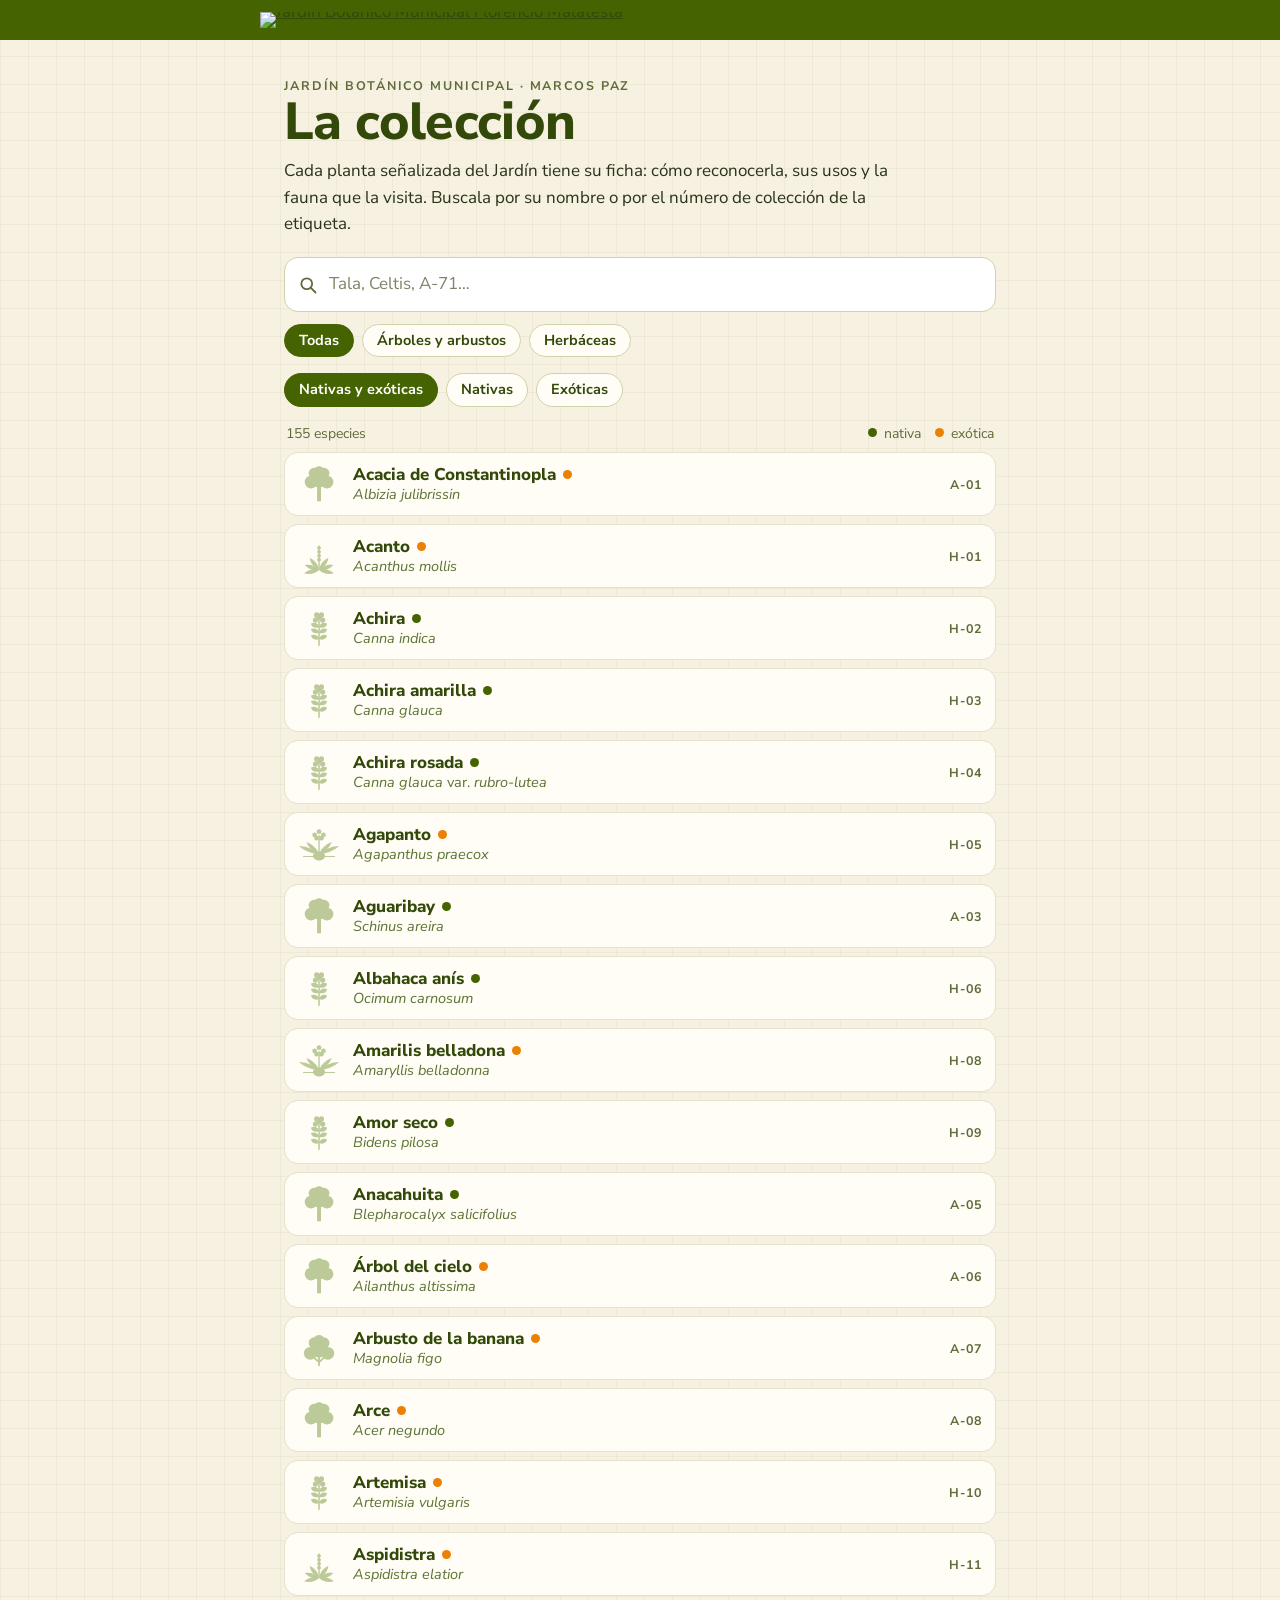
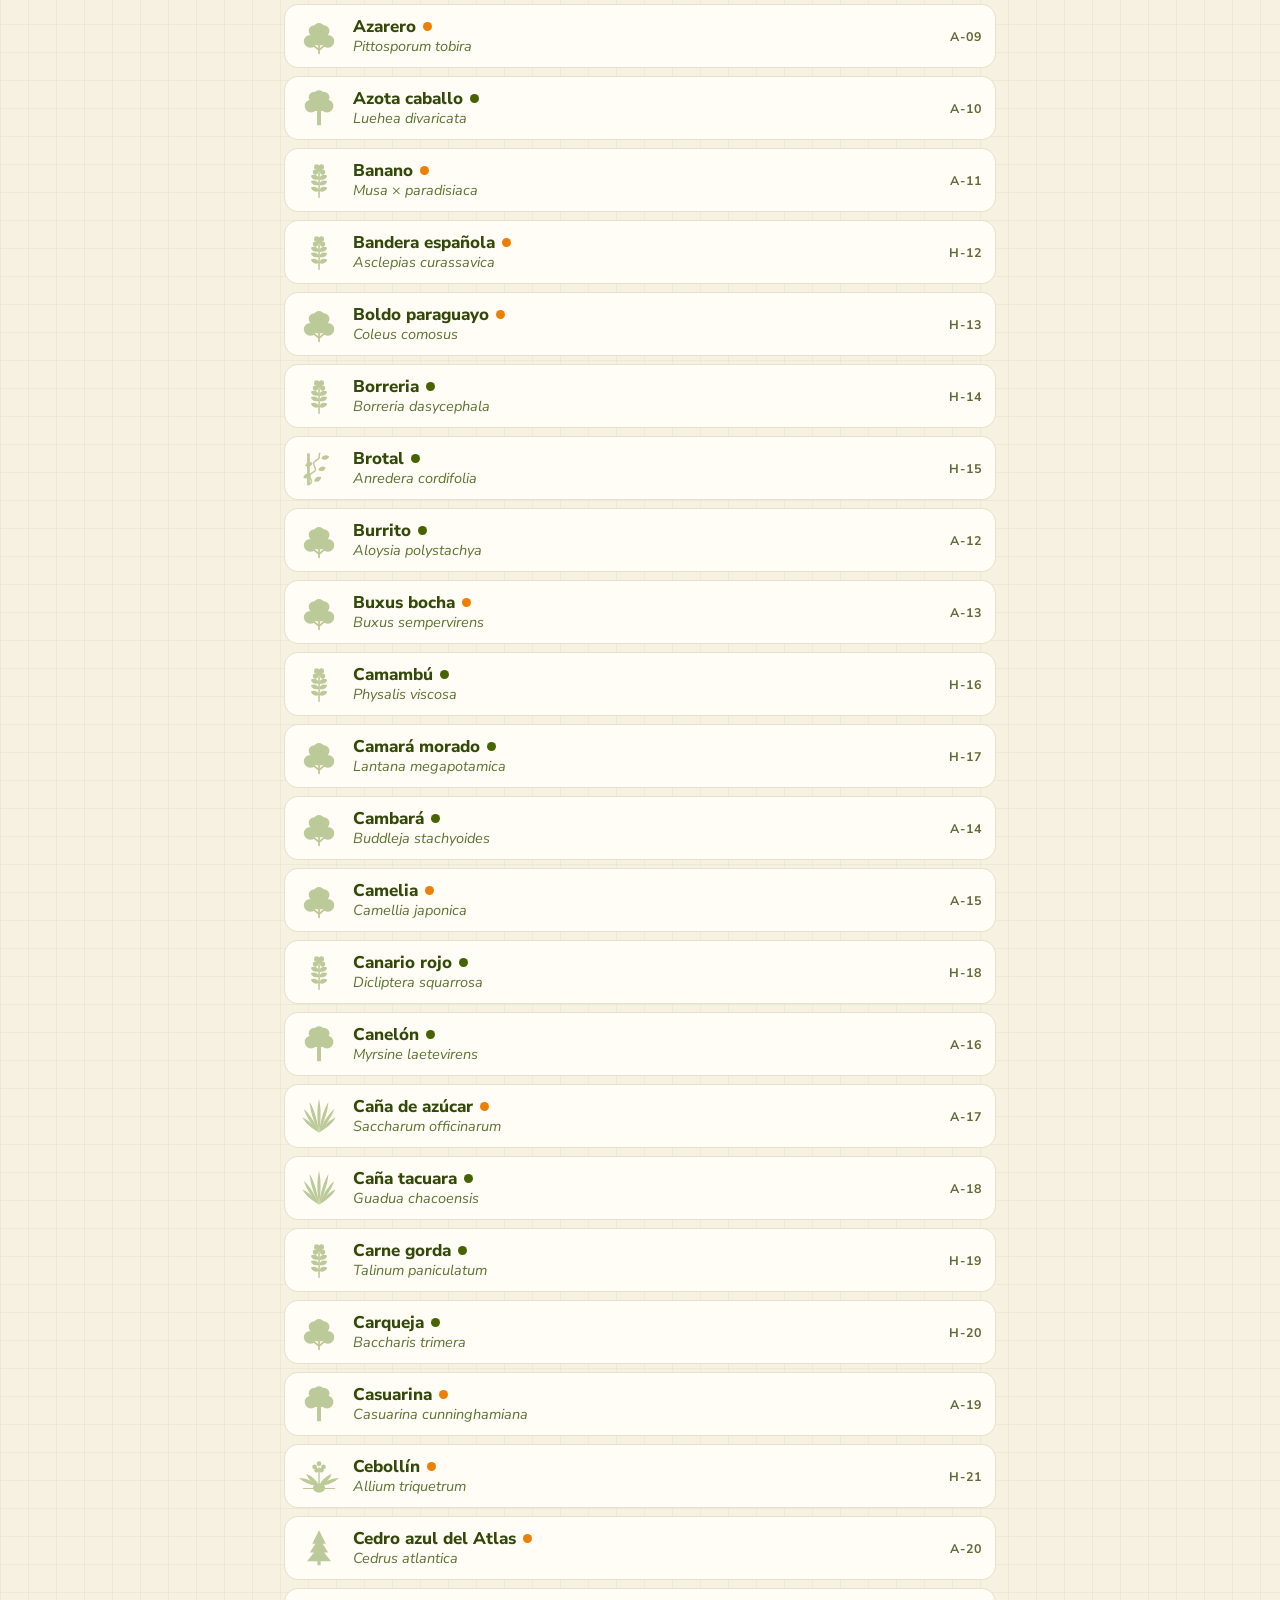
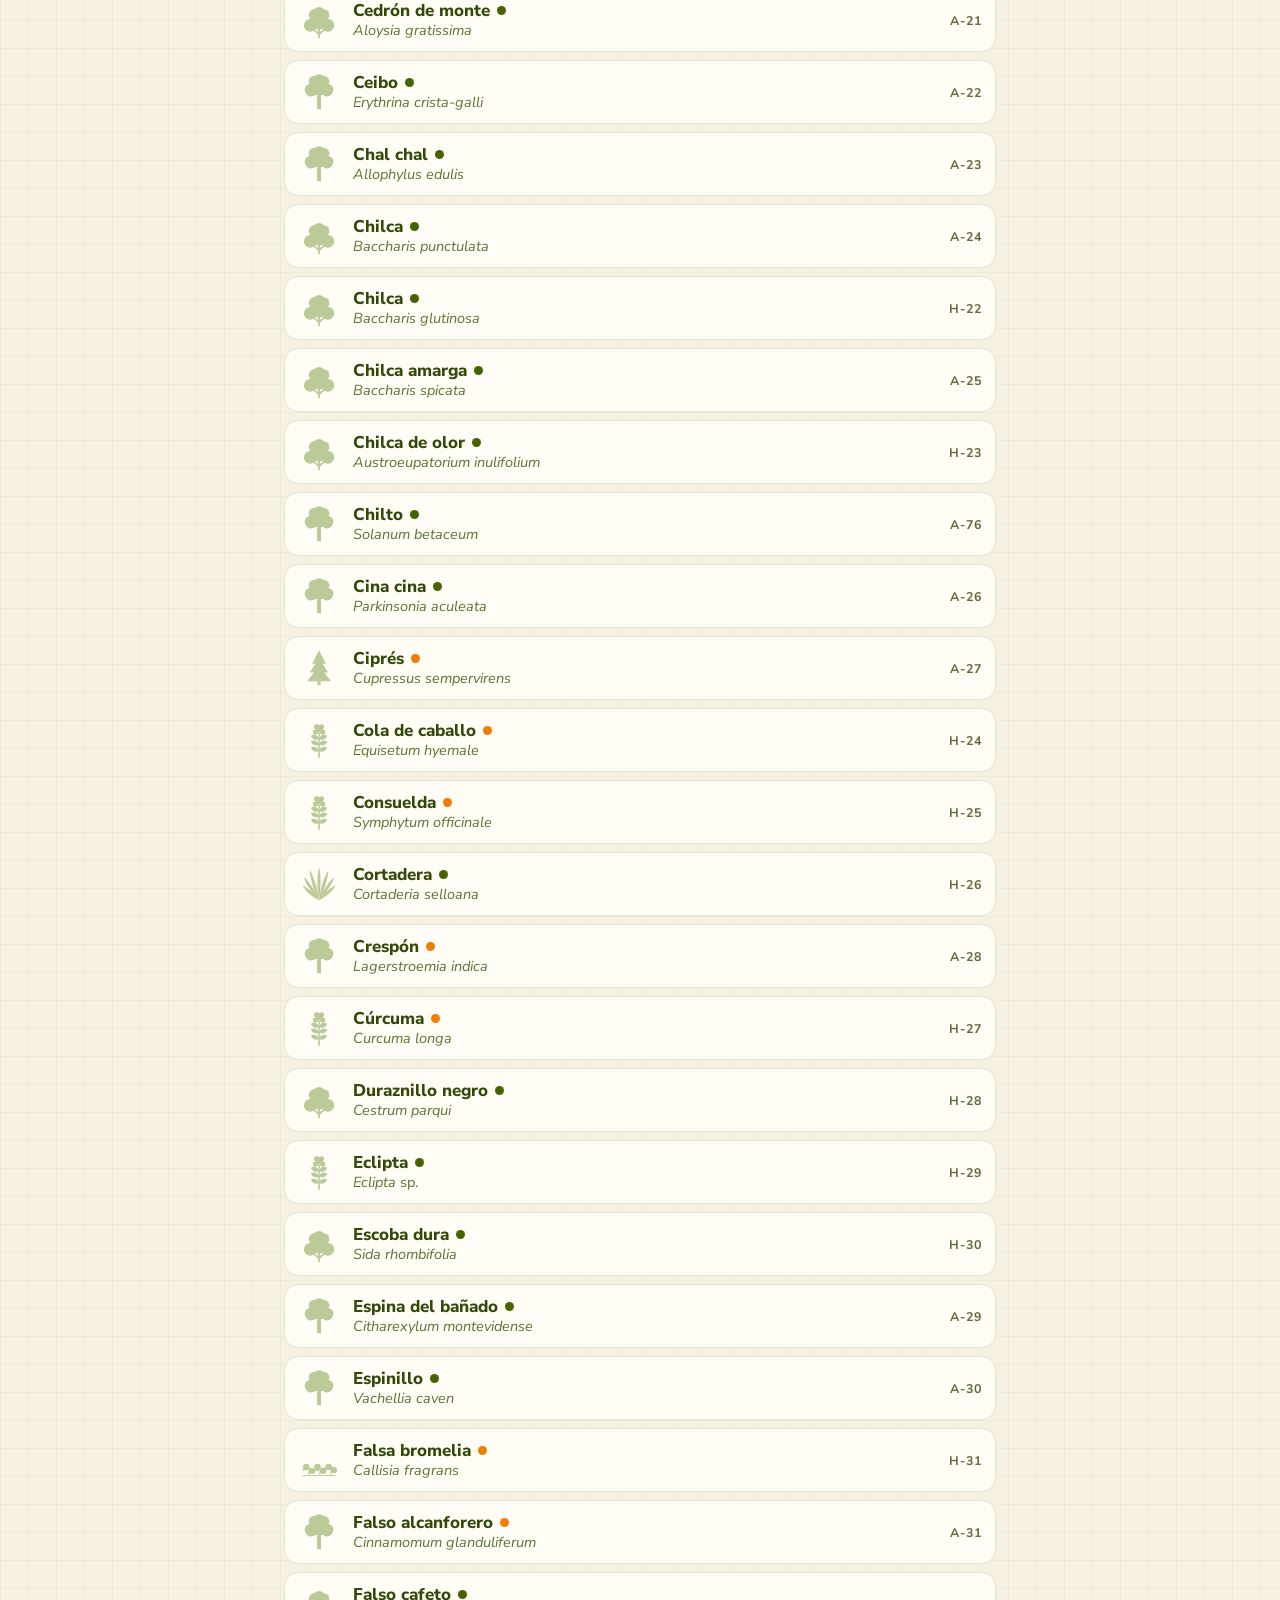
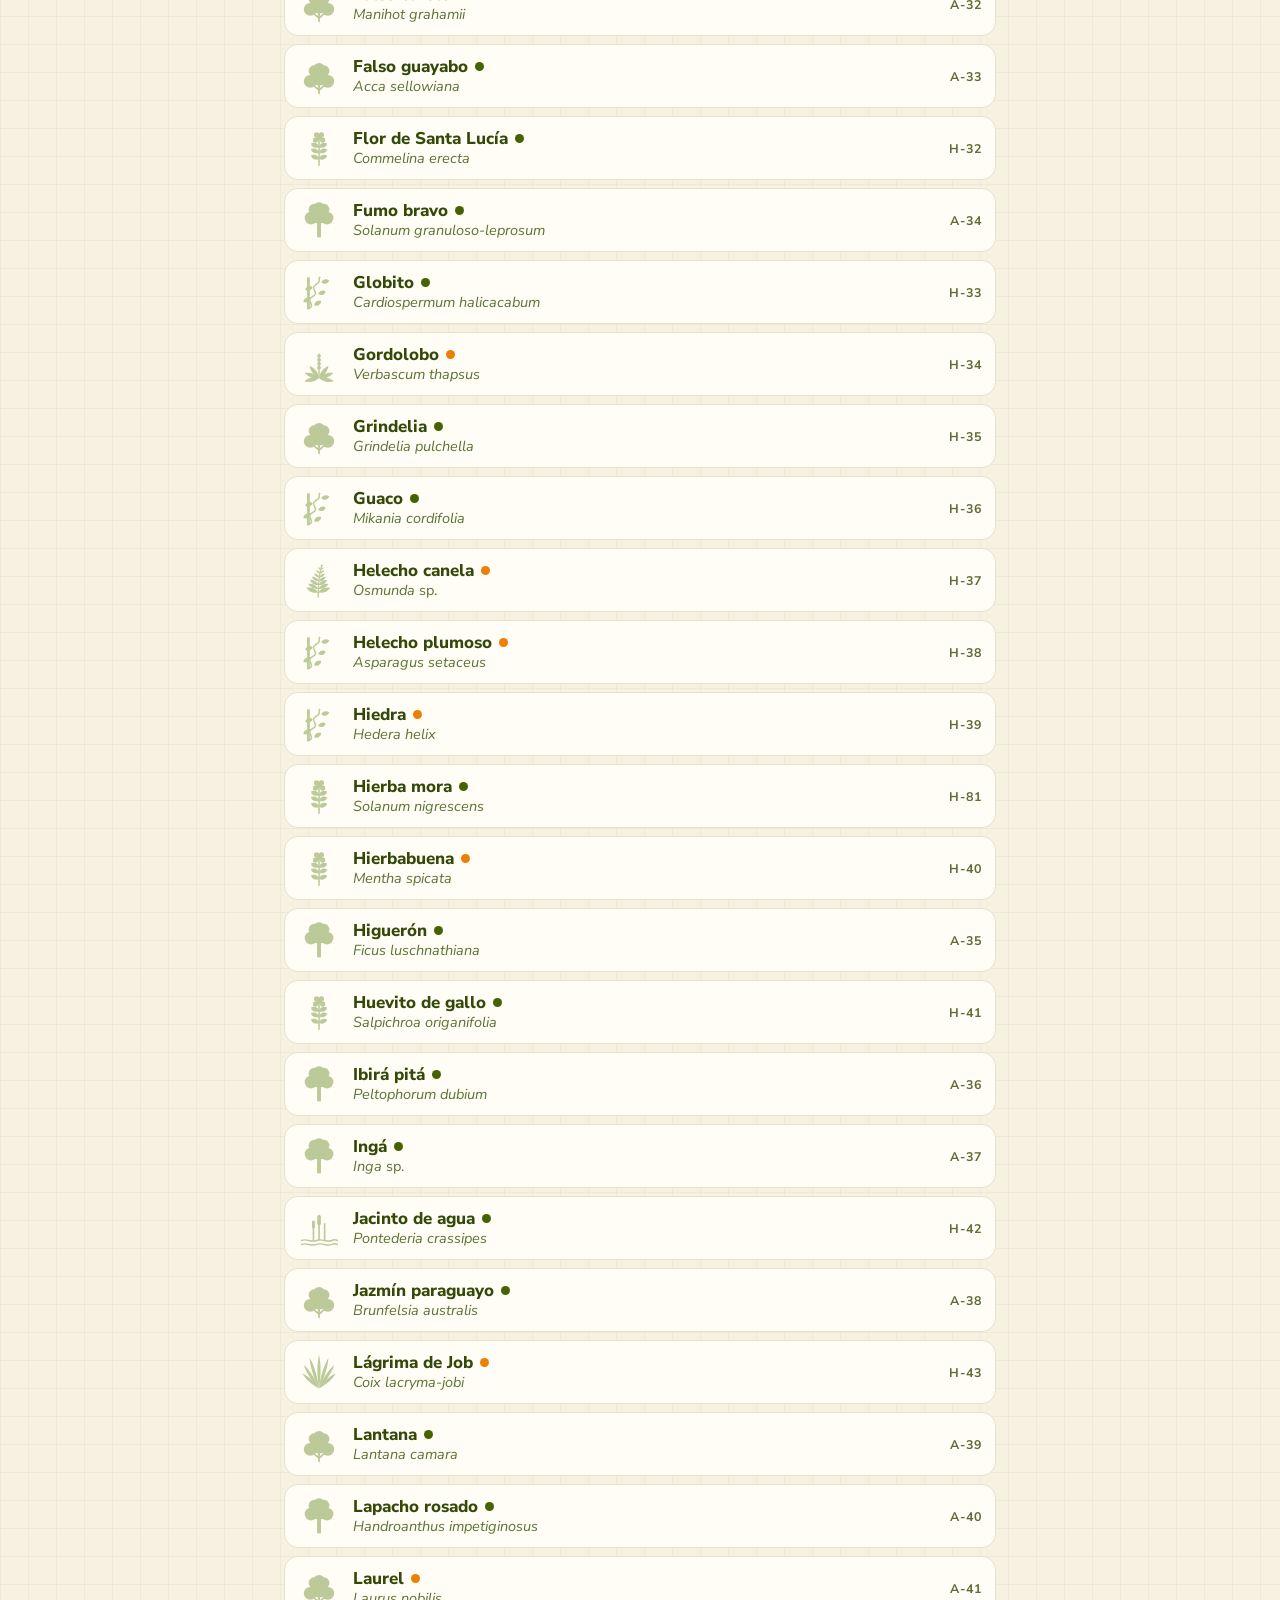
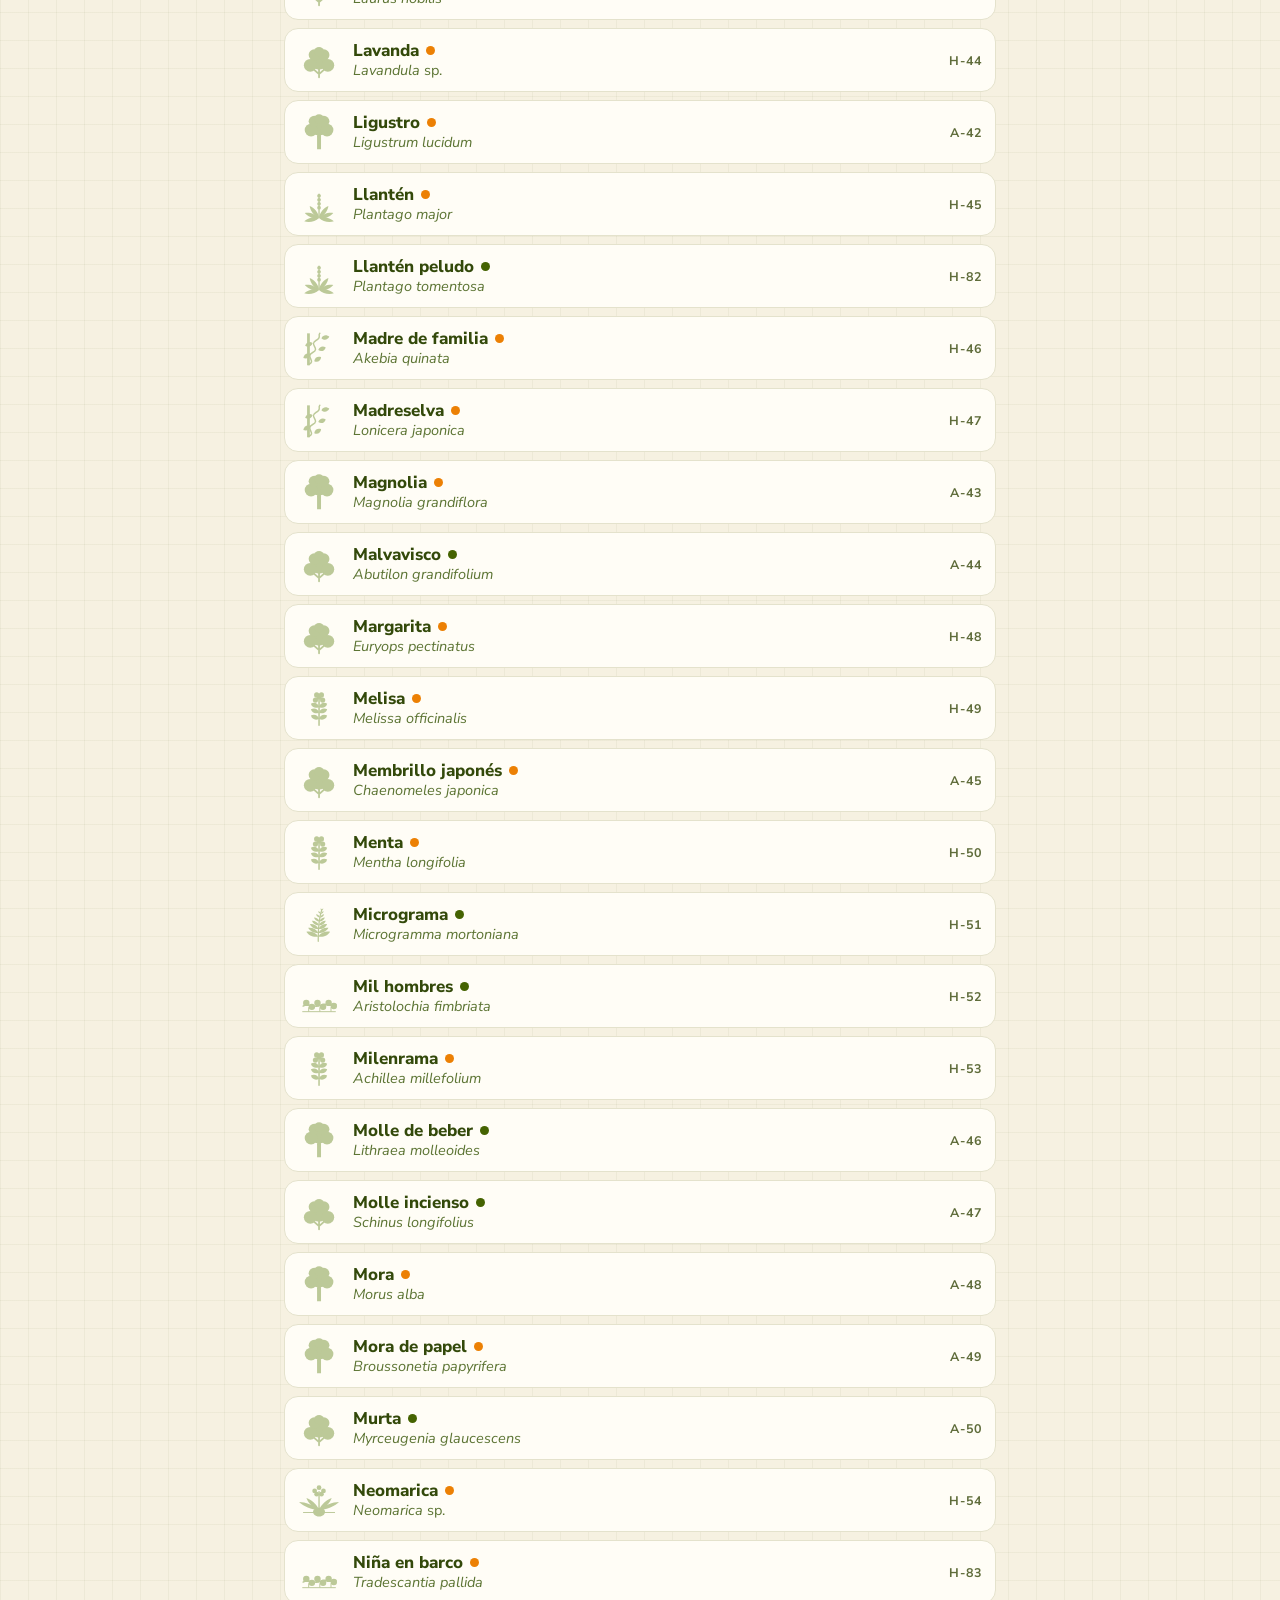
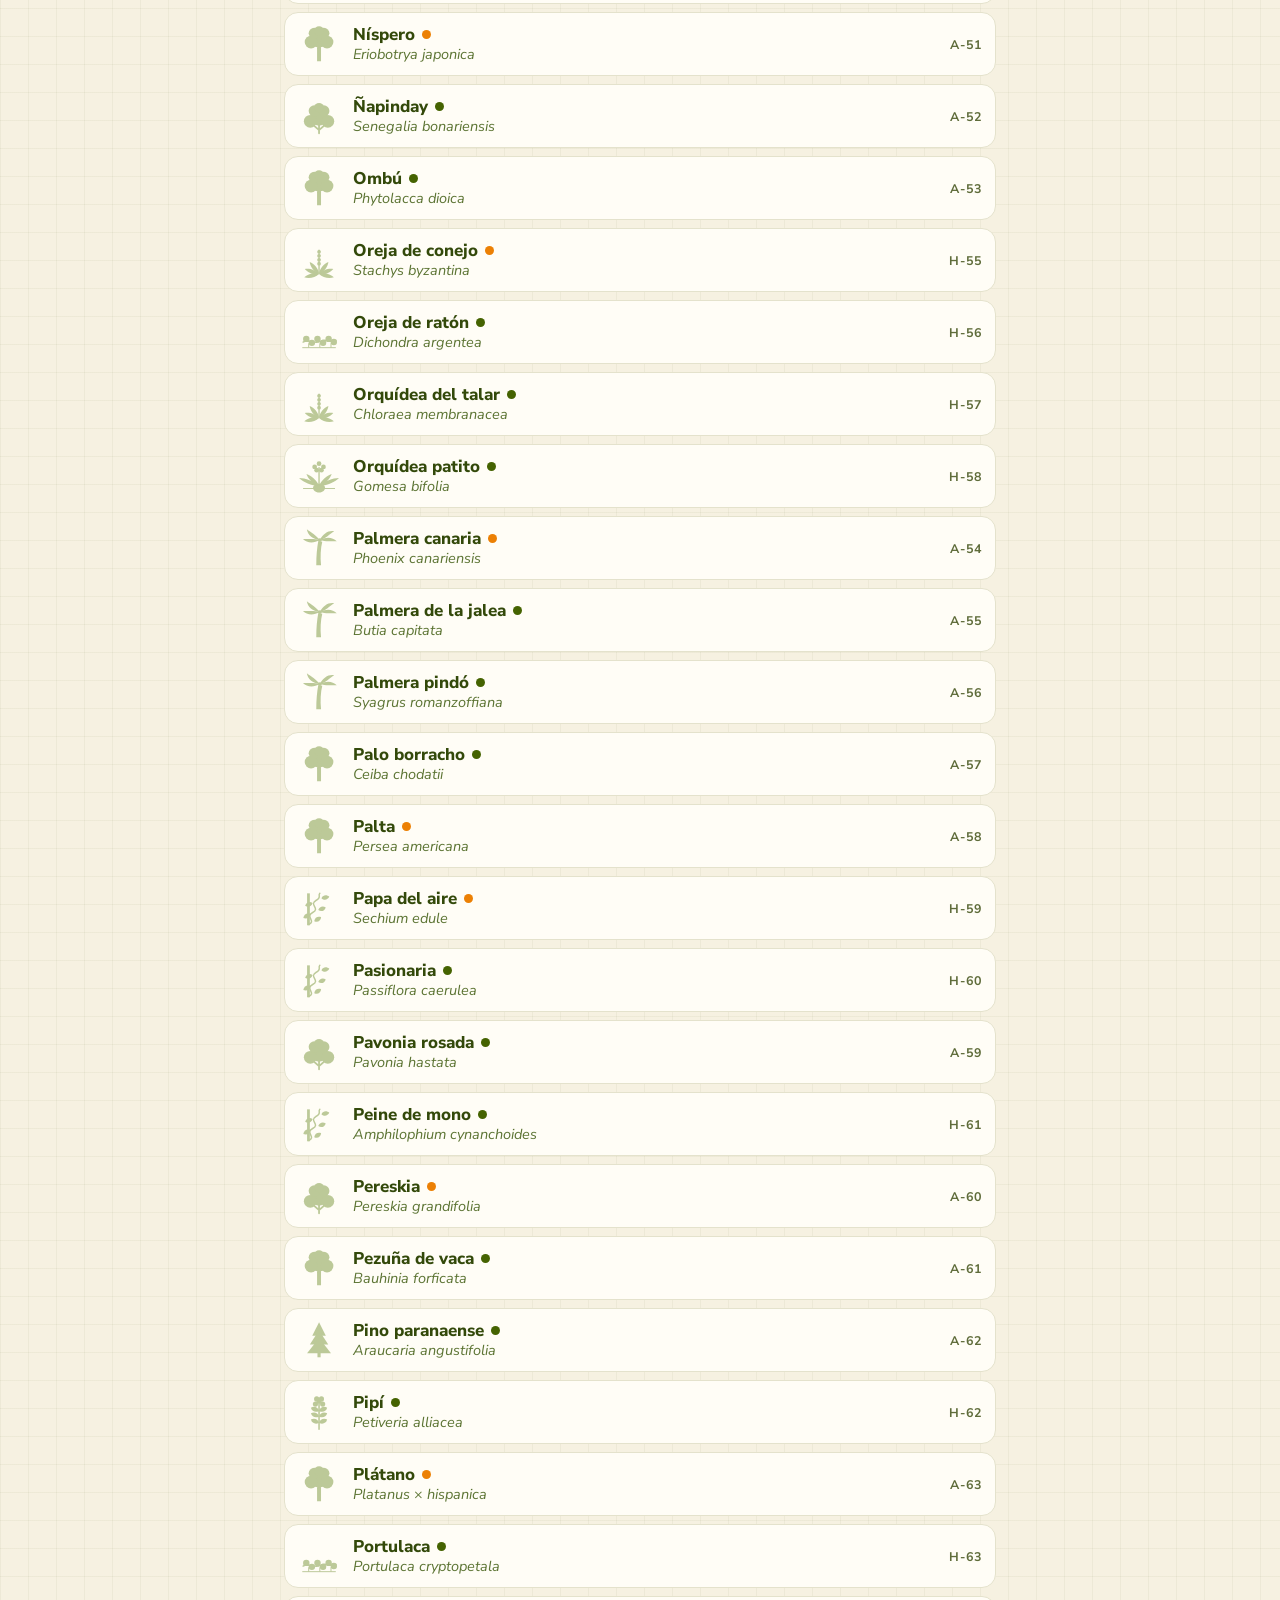
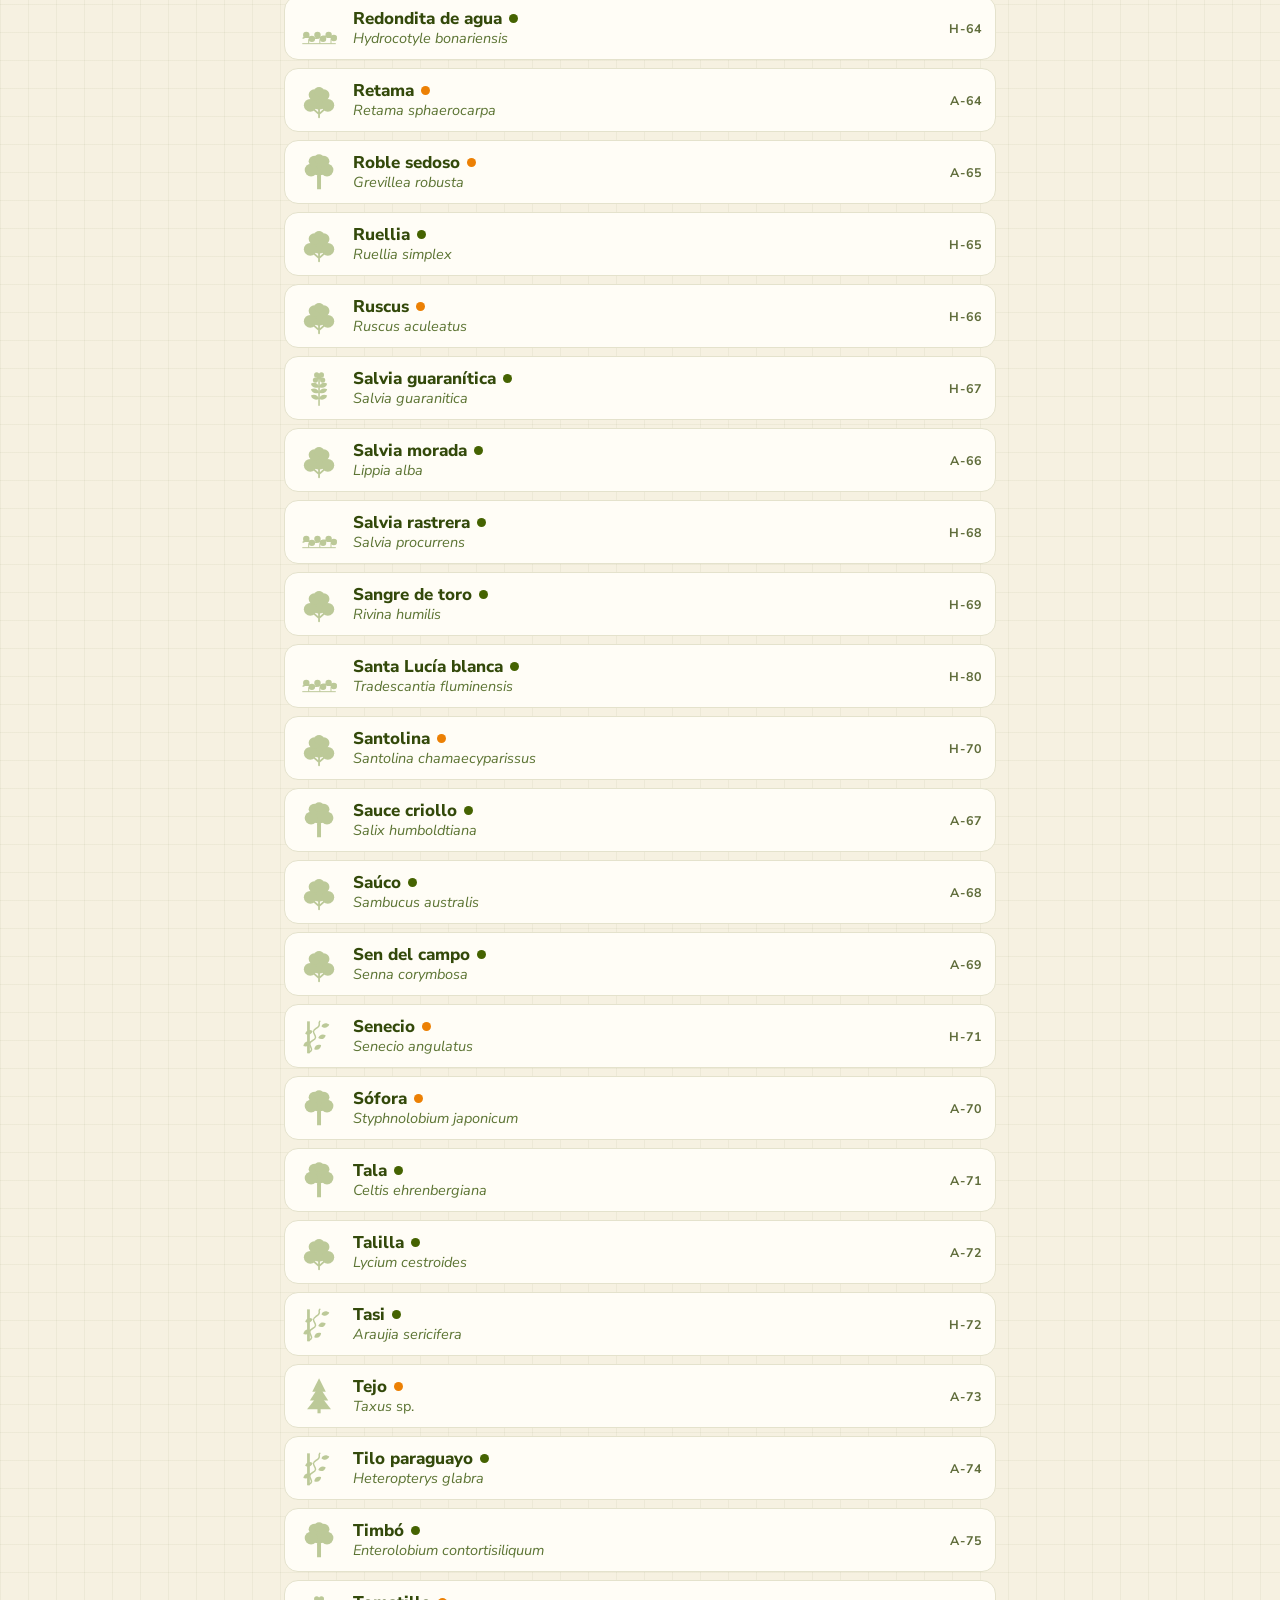
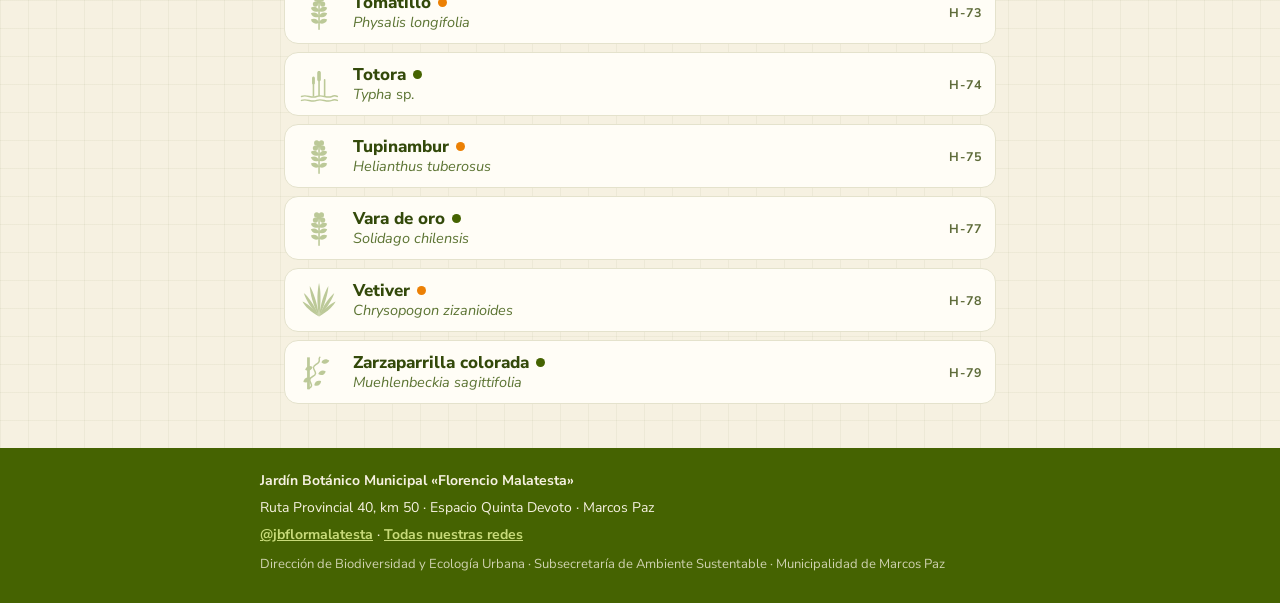
==== index.html @ e6add0d1 "Sitio de la colección: página, fichas y 404" ====
<!doctype html>
<html lang="es">
<head>
<meta charset="utf-8">
<meta name="viewport" content="width=device-width, initial-scale=1, viewport-fit=cover">
<title>La colección · Jardín Botánico Municipal Florencio Malatesta</title>
<meta name="description" content="Fichas de las especies del Jardín Botánico Municipal «Florencio Malatesta», Marcos Paz: cómo reconocerlas, sus usos y la fauna que las visita.">
<meta name="theme-color" content="#456301">
<link rel="icon" href="img/favicon-32.png" sizes="32x32" type="image/png">
<link rel="icon" href="img/favicon-64.png" sizes="64x64" type="image/png">
<link rel="apple-touch-icon" href="img/icono-180.png">
<meta property="og:type" content="website">
<meta property="og:locale" content="es_AR">
<meta property="og:title" content="Jardín Botánico Municipal «Florencio Malatesta» · La colección">
<meta property="og:description" content="Fichas de cada especie: cómo reconocerla, usos y cultura, fauna asociada.">
<meta property="og:image" content="https://jbflormalatesta.github.io/img/compartir.jpg">
<link rel="preconnect" href="https://fonts.googleapis.com">
<link rel="preconnect" href="https://fonts.gstatic.com" crossorigin>
<link href="https://fonts.googleapis.com/css2?family=Nunito+Sans:ital,opsz,wght@0,6..12,400..800;1,6..12,400..700&display=swap" rel="stylesheet">
<style>
:root{
  --verde:#456301; --verde-osc:#33490a; --cient:#5c7433; --oliva:#5f6c3a; --lima:#c8db7a;
  --naranja:#EC8004; --naranja-txt:#A85700; --crema:#F6F1E1; --texto:#2a331a;
  --salvia:#bcc998; --salvia-claro:#e1e5c8; --linea:#cdd4ab; --papel:#fffdf6;
  --radio:14px;
}
*{box-sizing:border-box}
html{-webkit-text-size-adjust:100%;text-size-adjust:100%}
body{margin:0;min-height:100vh;display:flex;flex-direction:column;background-color:var(--crema);color:var(--texto);
  font-family:"Nunito Sans",system-ui,-apple-system,"Segoe UI",Roboto,Arial,sans-serif;font-size:17px;line-height:1.55;
  background-image:linear-gradient(rgba(110,125,69,.065) 1px,transparent 1px),linear-gradient(90deg,rgba(110,125,69,.065) 1px,transparent 1px);
  background-size:28px 28px}
a{color:var(--verde-osc)}
:focus-visible{outline:3px solid var(--naranja);outline-offset:2px;border-radius:6px}
.in{max-width:760px;margin:0 auto}

/* franja de identidad */
.banda{background:var(--verde);color:var(--crema);padding:max(12px,env(safe-area-inset-top)) 18px 12px}
.banda .in{display:flex;align-items:center;justify-content:space-between;gap:14px}
.banda .logo{display:block;line-height:0}
.banda .logo img{height:50px;width:auto}
.banda .todas{color:var(--crema);font-weight:700;font-size:14px;text-decoration:none;border:1.5px solid rgba(246,241,225,.55);
  border-radius:999px;padding:7px 13px;white-space:nowrap;line-height:1.2}
.banda .todas:hover{background:rgba(246,241,225,.12)}

main{flex:1;width:100%;max-width:760px;margin:0 auto;padding:18px 18px 36px}
.rotulo{font-size:12.5px;letter-spacing:.15em;text-transform:uppercase;color:var(--oliva);font-weight:700}
.titulo-sec{font-size:13.5px;letter-spacing:.15em;text-transform:uppercase;color:var(--naranja-txt);font-weight:800;margin:0 0 6px}

/* ficha */
.meta{display:flex;justify-content:space-between;align-items:center;gap:12px;margin:2px 0 14px}
.pill{display:inline-block;font-size:12.5px;font-weight:800;letter-spacing:.13em;text-transform:uppercase;color:#fff;
  background:var(--verde);border-radius:999px;padding:6px 13px 5px;line-height:1.3;white-space:nowrap}
.pill.exotica{background:var(--naranja-txt)}
.cabeza{display:grid;grid-template-columns:1fr auto;gap:10px 14px;align-items:end}
.familia{margin:0 0 2px}
h1{font-size:clamp(38px,11.5vw,62px);line-height:1.02;margin:0;color:var(--verde-osc);font-weight:800;letter-spacing:-.012em;
  overflow-wrap:break-word;hyphens:manual}
.cientifico{font-size:21px;color:var(--cient);font-style:italic;font-weight:600;margin:8px 0 0;line-height:1.3}
.cientifico .r{font-style:normal}
.tambien{margin:4px 0 0;color:var(--oliva);font-size:15.5px}
.porte{margin:0;width:92px;text-align:center}
.porte svg{width:92px;height:92px;display:block;color:var(--salvia)}
.porte figcaption{font-size:11px;letter-spacing:.14em;text-transform:uppercase;color:var(--oliva);font-weight:700;margin-top:2px}
hr{border:0;border-top:1.5px solid var(--linea);margin:22px 0}
.bloque{display:grid;grid-template-columns:46px 1fr;gap:14px;margin:0 0 22px}
.bloque svg{width:46px;height:46px;display:block}
.bloque h2{margin-top:6px}
.bloque p{margin:0}
.seccion{margin:30px 0 0}
.estaciones{display:grid;grid-template-columns:repeat(2,1fr);gap:10px;margin-top:10px}
.est{position:relative;aspect-ratio:1/1;border-radius:var(--radio);overflow:hidden;background:var(--papel);border:1.5px dashed var(--linea);
  display:flex;flex-direction:column;align-items:center;justify-content:center;color:var(--oliva);text-decoration:none;text-align:center;padding:8px}
.est svg{width:34px;height:34px;color:var(--salvia)}
.est b{font-size:12.5px;letter-spacing:.13em;text-transform:uppercase;margin-top:6px}
.est small{font-size:13px}
.est.foto{border:0;padding:0;background:var(--salvia-claro)}
.est.foto img{position:absolute;inset:0;width:100%;height:100%;object-fit:cover}
.est.foto b{position:absolute;left:8px;bottom:8px;margin:0;background:rgba(51,73,10,.88);color:#fff;border-radius:999px;padding:3px 9px 2px;font-size:11px}
.aviso{display:flex;gap:12px;align-items:center;background:var(--papel);border:1.5px dashed var(--linea);border-radius:var(--radio);
  padding:14px 16px;color:var(--oliva);font-size:15.5px;margin-top:10px;line-height:1.45}
.aviso svg{flex:0 0 30px;width:30px;height:30px;color:var(--salvia)}
.boton{display:flex;align-items:center;justify-content:center;gap:10px;background:var(--verde);color:#fff;text-decoration:none;font-weight:800;
  border-radius:var(--radio);padding:14px 18px;font-size:16.5px;min-height:54px;border:0;width:100%;font-family:inherit;cursor:pointer}
.boton:hover{background:var(--verde-osc)}
.boton.sec{background:var(--papel);color:var(--verde-osc);border:1.5px solid var(--linea)}
.boton.sec:hover{background:#fff}
.acciones{display:grid;gap:10px;margin:30px 0 0}
.redes{text-align:center;margin:12px 0 0;font-size:15px;color:var(--oliva)}
.redes a{font-weight:700}
.vecinos{display:grid;grid-template-columns:1fr 1fr;gap:10px;margin-top:26px}
.vecinos a{display:block;text-decoration:none;background:var(--papel);border:1.5px solid #e4e2cc;border-radius:var(--radio);padding:10px 12px;color:var(--verde-osc);line-height:1.25}
.vecinos a span{display:block;font-size:12px;letter-spacing:.12em;text-transform:uppercase;color:var(--oliva);font-weight:700;margin-bottom:2px}
.vecinos a b{font-weight:800}
.vecinos .sig{text-align:right;grid-column:2}

/* listado */
.intro h1{font-size:clamp(34px,9.5vw,52px)}
.intro p{margin:10px 0 0;max-width:36em}
.buscador{position:relative;margin:20px 0 12px}
.buscador svg{position:absolute;left:14px;top:50%;transform:translateY(-50%);width:20px;height:20px;color:var(--oliva);pointer-events:none}
.buscador input{width:100%;font:inherit;font-size:17px;padding:13px 14px 13px 44px;border:1.5px solid var(--linea);border-radius:var(--radio);background:#fff;color:var(--texto)}
.buscador input::placeholder{color:#7d8566}
.chips{display:flex;flex-wrap:wrap;gap:8px}
.chips .sep{width:100%;height:0}
.chip{font:inherit;font-size:14.5px;font-weight:700;border:1.5px solid var(--linea);background:var(--papel);color:var(--verde-osc);border-radius:999px;padding:7px 14px;cursor:pointer;line-height:1.2}
.chip[aria-pressed="true"]{background:var(--verde);border-color:var(--verde);color:#fff}
.cuenta{margin:16px 2px 8px;font-size:14px;color:var(--oliva);display:flex;justify-content:space-between;gap:10px;flex-wrap:wrap}
.leyenda .dot{margin:0 3px 0 10px}
.lista{list-style:none;margin:0;padding:0;display:grid;gap:8px}
.lista a{display:grid;grid-template-columns:44px 1fr auto;gap:12px;align-items:center;background:var(--papel);border:1.5px solid #e4e2cc;border-radius:var(--radio);
  padding:9px 12px;text-decoration:none;color:inherit}
.lista a:hover{border-color:var(--linea);background:#fff}
.lista svg{width:44px;height:44px;color:var(--salvia);display:block}
.lista .n{display:block;font-weight:800;color:var(--verde-osc);font-size:17px;line-height:1.2}
.lista .c{display:block;font-style:italic;color:var(--cient);font-size:14.5px;line-height:1.3}
.lista .c .r{font-style:normal}
.lista .cod{font-size:12.5px;color:var(--oliva);font-weight:700;letter-spacing:.06em;text-align:right;white-space:nowrap}
.dot{display:inline-block;width:9px;height:9px;border-radius:50%;background:var(--verde);margin-left:7px;vertical-align:1px}
.dot.exotica{background:var(--naranja)}
.vacio{background:var(--papel);border:1.5px dashed var(--linea);border-radius:var(--radio);padding:18px;color:var(--oliva);text-align:center}
.mensaje{padding:30px 0 10px}
.mensaje h1{font-size:clamp(30px,8vw,44px)}
.mensaje p{max-width:32em}

/* pie */
.pie{background:var(--verde);color:var(--crema);padding:22px 18px calc(22px + env(safe-area-inset-bottom));font-size:14px;line-height:1.5}
.pie p{margin:0 0 6px}
.pie a{color:var(--lima);font-weight:700}
.pie .dep{color:rgba(246,241,225,.78);font-size:13px;margin-top:10px}

@media (min-width:640px){
  main{padding:26px 24px 44px}
  .banda{padding-left:24px;padding-right:24px}
  .banda .logo img{height:58px}
  .porte{width:120px}.porte svg{width:120px;height:120px}
  .estaciones{grid-template-columns:repeat(4,1fr)}
  .acciones{grid-template-columns:1fr 1fr}
  .cientifico{font-size:24px}
}
@media print{
  .banda .todas,.acciones,.vecinos,.redes{display:none}
  body{background-image:none}
}
</style>
</head>
<body>
<header class="banda">
  <div class="in">
    <a class="logo" href="./" aria-label="Jardín Botánico Municipal Florencio Malatesta: ver todas las especies">
      <img src="img/logo-jb.png" width="460" height="187" alt="Jardín Botánico Municipal Florencio Malatesta">
    </a>
    <a class="todas" id="todas" href="./" hidden>Todas las especies</a>
  </div>
</header>
<main id="app">
  <noscript><p>Para ver las fichas hace falta tener JavaScript activado en el navegador.</p></noscript>
</main>
<footer class="pie">
  <div class="in">
    <p><strong>Jardín Botánico Municipal «Florencio Malatesta»</strong></p>
    <p>Ruta Provincial 40, km 50 · Espacio Quinta Devoto · Marcos Paz</p>
    <p><a id="pie-ig" href="https://www.instagram.com/jbflormalatesta/">@jbflormalatesta</a> · <a id="pie-lt" href="https://linktr.ee/jbflormalatesta">Todas nuestras redes</a></p>
    <p class="dep">Dirección de Biodiversidad y Ecología Urbana · Subsecretaría de Ambiente Sustentable · Municipalidad de Marcos Paz</p>
  </div>
</footer>
<script src="especies.js"></script>
<script>
(function () {
  'use strict';
  var CONFIG = window.CONFIG || {};
  var LINKTREE = CONFIG.linktree || 'https://linktr.ee/jbflormalatesta';
  var INSTAGRAM = CONFIG.instagram || 'https://www.instagram.com/jbflormalatesta/';
  var TODAS = (window.ESPECIES || []).slice();
  var SVG = {"portes":{"arbol":"<svg xmlns=\"http://www.w3.org/2000/svg\" viewBox=\"440 104 100 100\"><path d=\"M485.6 193.3L485.6 164.2C485.6 158.8 487.4 155.2 490.1 153.4C492.8 155.2 494.6 158.8 494.6 164.2L494.6 193.3L485.6 193.3\" fill=\"currentColor\"/><path d=\"M490.1 158.8L475.6 147.9M490.1 162.4L504.6 149.7\" fill=\"none\" stroke=\"currentColor\" stroke-width=\"3.6\"/><circle cx=\"490.1\" cy=\"140.7\" r=\"20.9\" fill=\"currentColor\"/><circle cx=\"472\" cy=\"149.7\" r=\"14.5\" fill=\"currentColor\"/><circle cx=\"508.2\" cy=\"149.7\" r=\"14.5\" fill=\"currentColor\"/><circle cx=\"479.2\" cy=\"129.8\" r=\"12.7\" fill=\"currentColor\"/><circle cx=\"501\" cy=\"129.8\" r=\"12.7\" fill=\"currentColor\"/><circle cx=\"490.1\" cy=\"124.3\" r=\"10.9\" fill=\"currentColor\"/><\/svg>","arbusto":"<svg xmlns=\"http://www.w3.org/2000/svg\" viewBox=\"440 104 100 100\"><path d=\"M490.1 193.3L490.1 171.5M490.1 186L475.6 173.3M490.1 186L504.6 173.3\" fill=\"none\" stroke=\"currentColor\" stroke-width=\"4.1\" stroke-linecap=\"round\"/><circle cx=\"490.1\" cy=\"157\" r=\"19\" fill=\"currentColor\"/><circle cx=\"470.1\" cy=\"166.1\" r=\"14.5\" fill=\"currentColor\"/><circle cx=\"510.1\" cy=\"166.1\" r=\"14.5\" fill=\"currentColor\"/><circle cx=\"479.2\" cy=\"142.5\" r=\"12.7\" fill=\"currentColor\"/><circle cx=\"501\" cy=\"142.5\" r=\"12.7\" fill=\"currentColor\"/><circle cx=\"490.1\" cy=\"135.2\" r=\"10.9\" fill=\"currentColor\"/><\/svg>","herbacea":"<svg xmlns=\"http://www.w3.org/2000/svg\" viewBox=\"440 104 100 100\"><path d=\"M490.1 193.3L490.1 137\" fill=\"none\" stroke=\"currentColor\" stroke-width=\"3.6\" stroke-linecap=\"round\"/><path d=\"M490.1 178.7C492.8 169.4 501.7 167.4 508.6 171.3C506.3 178.9 498.5 183.7 490.1 178.7\" fill=\"currentColor\"/><path d=\"M490.1 178.7C481.7 183.7 473.9 178.9 471.6 171.3C478.5 167.4 487.4 169.4 490.1 178.7\" fill=\"currentColor\"/><path d=\"M490.1 164.2C492.8 154.8 501.7 152.9 508.6 156.8C506.3 164.3 498.5 169.1 490.1 164.2\" fill=\"currentColor\"/><path d=\"M490.1 164.2C481.7 169.1 473.9 164.3 471.6 156.8C478.5 152.9 487.4 154.8 490.1 164.2\" fill=\"currentColor\"/><path d=\"M490.1 151.5C492.8 142.1 501.7 140.2 508.6 144.1C506.3 151.6 498.5 156.4 490.1 151.5\" fill=\"currentColor\"/><path d=\"M490.1 151.5C481.7 156.4 473.9 151.6 471.6 144.1C478.5 140.2 487.4 142.1 490.1 151.5\" fill=\"currentColor\"/><circle cx=\"490.1\" cy=\"129.8\" r=\"5.9\" fill=\"currentColor\"/><circle cx=\"481.9\" cy=\"136.1\" r=\"5.9\" fill=\"currentColor\"/><circle cx=\"498.3\" cy=\"136.1\" r=\"5.9\" fill=\"currentColor\"/><circle cx=\"484.7\" cy=\"124.3\" r=\"5.9\" fill=\"currentColor\"/><circle cx=\"495.5\" cy=\"124.3\" r=\"5.9\" fill=\"currentColor\"/><\/svg>","graminea":"<svg xmlns=\"http://www.w3.org/2000/svg\" viewBox=\"440 104 100 100\"><path d=\"M490.1 191.4C495.5 157.2 493.7 130.5 490.1 115.3C485.6 134.3 484.7 161 490.1 191.4\" fill=\"currentColor\"/><path d=\"M490.1 191.4C485.8 158.6 476.6 134.9 468.9 122.1C469.9 140.7 476.4 165.3 490.1 191.4\" fill=\"currentColor\"/><path d=\"M490.1 191.4C504.9 161.8 510.5 137 511.3 122.1C501.7 138.1 493.4 162.1 490.1 191.4\" fill=\"currentColor\"/><path d=\"M490.1 191.4C479.1 164.5 465.5 146.9 455.5 138.2C460.4 154 471.7 173.1 490.1 191.4\" fill=\"currentColor\"/><path d=\"M490.1 191.4C510.2 170.4 520.8 150.8 524.7 138.2C512.2 149 499.4 167.2 490.1 191.4\" fill=\"currentColor\"/><path d=\"M490.1 191.4C476.8 172.1 462.3 161.6 452.4 157.5C458.8 169.3 471.4 181.9 490.1 191.4\" fill=\"currentColor\"/><path d=\"M490.1 191.4C510.7 180.2 522.7 167 527.8 157.5C515.4 162.6 501.6 173.8 490.1 191.4\" fill=\"currentColor\"/><\/svg>","conifera":"<svg xmlns=\"http://www.w3.org/2000/svg\" viewBox=\"440 104 100 100\"><path d=\"M486.5 164.2H493.7V193.3H486.5Z\" fill=\"currentColor\"/><path d=\"M490.1 113.4L505.5 144.3L474.7 144.3L490.1 113.4\" fill=\"currentColor\"/><path d=\"M490.1 131.6L511 164.2L469.2 164.2L490.1 131.6\" fill=\"currentColor\"/><path d=\"M490.1 149.7L517.3 184.2L462.9 184.2L490.1 149.7\" fill=\"currentColor\"/><\/svg>","palmera":"<svg xmlns=\"http://www.w3.org/2000/svg\" viewBox=\"440 104 100 100\"><path d=\"M483.8 193.3C483.8 171.5 485.6 153.4 488.3 138.8L497.4 139.7C493.7 155.2 492.8 173.3 494.6 193.3L483.8 193.3\" fill=\"currentColor\"/><path d=\"M491.9 136.1C477.2 144.1 462.7 142.9 453.5 133.5C464.5 134 479.9 131.7 491.9 136.1\" fill=\"currentColor\"/><path d=\"M491.9 136.1C475.3 134 464.3 124.4 462.4 111.4C471 118.3 484.8 125.5 491.9 136.1\" fill=\"currentColor\"/><path d=\"M491.9 136.1C499.1 121 511.6 113.4 524.5 115.7C515.3 121.7 504.3 132.6 491.9 136.1\" fill=\"currentColor\"/><path d=\"M491.9 136.1C506.6 128.1 521.2 129.4 530.3 138.7C519.3 138.2 504 140.5 491.9 136.1\" fill=\"currentColor\"/><circle cx=\"491.9\" cy=\"136.1\" r=\"4.5\" fill=\"currentColor\"/><\/svg>","trepadora":"<svg xmlns=\"http://www.w3.org/2000/svg\" viewBox=\"440 104 100 100\"><path d=\"M462.9 120.7H469.2V193.3H462.9Z\" fill=\"currentColor\"/><path d=\"M466.5 191.4C484.7 184.2 457.4 173.3 475.6 164.2C493.7 155.2 466.5 146.1 482.8 137C497.4 129.8 486.5 126.1 491.9 120.7\" fill=\"none\" stroke=\"currentColor\" stroke-width=\"3.3\" stroke-linecap=\"round\"/><path d=\"M479.2 184.2C480.3 175.2 488.1 172.4 494.9 175.1C493.9 182.4 487.6 187.8 479.2 184.2\" fill=\"currentColor\"/><path d=\"M470.1 167.9C469.1 176.9 461.3 179.7 454.4 176.9C455.5 169.6 461.8 164.3 470.1 167.9\" fill=\"currentColor\"/><path d=\"M488.3 158.8C490.9 150.1 499.1 148.7 505.3 152.6C503.1 159.6 495.9 163.8 488.3 158.8\" fill=\"currentColor\"/><path d=\"M475.6 142.5C473 151.1 464.8 152.6 458.5 148.7C460.8 141.7 468 137.5 475.6 142.5\" fill=\"currentColor\"/><path d=\"M495.5 131.6C499.6 123.5 507.9 123.5 513.4 128.4C510 134.9 502.2 137.8 495.5 131.6\" fill=\"currentColor\"/><\/svg>","roseta":"<svg xmlns=\"http://www.w3.org/2000/svg\" viewBox=\"440 104 100 100\"><path d=\"M490.1 186C481.4 194.8 465.9 196.7 456.4 193.2C463.7 186.1 478.6 181.5 490.1 186\" fill=\"currentColor\"/><path d=\"M490.1 186C478.1 188.9 463.9 182.3 457.7 174.2C467.7 172 482.7 176.1 490.1 186\" fill=\"currentColor\"/><path d=\"M490.1 186C478.4 182 469.9 169 468.9 158.8C478.5 162.3 489.1 173.7 490.1 186\" fill=\"currentColor\"/><path d=\"M490.1 186C491.1 173.7 501.7 162.3 511.3 158.8C510.3 169 501.8 182 490.1 186\" fill=\"currentColor\"/><path d=\"M490.1 186C497.5 176.1 512.5 172 522.5 174.2C516.3 182.3 502.1 188.9 490.1 186\" fill=\"currentColor\"/><path d=\"M490.1 186C501.6 181.5 516.5 186.1 523.8 193.2C514.3 196.7 498.8 194.8 490.1 186\" fill=\"currentColor\"/><path d=\"M490.1 184.2L490.1 131.6\" fill=\"none\" stroke=\"currentColor\" stroke-width=\"3.1\" stroke-linecap=\"round\"/><circle cx=\"490.1\" cy=\"135.2\" r=\"4.2\" fill=\"currentColor\"/><circle cx=\"490.1\" cy=\"144.3\" r=\"4.2\" fill=\"currentColor\"/><circle cx=\"490.1\" cy=\"153.4\" r=\"4.2\" fill=\"currentColor\"/><circle cx=\"490.1\" cy=\"162.4\" r=\"4.2\" fill=\"currentColor\"/><\/svg>","bulbosa":"<svg xmlns=\"http://www.w3.org/2000/svg\" viewBox=\"440 104 100 100\"><path d=\"M453.8 182.4L526.4 182.4\" fill=\"none\" stroke=\"currentColor\" stroke-width=\"2.2\"/><path d=\"M490.1 191.4C481 191.4 476.5 186 476.5 180.6C476.5 175.1 482.8 171.5 490.1 171.5C497.4 171.5 503.7 175.1 503.7 180.6C503.7 186 499.2 191.4 490.1 191.4\" fill=\"currentColor\"/><path d=\"M490.1 176.9C474.1 177.3 454.1 167.9 444.7 158.6C457.9 158.5 478.9 165.5 490.1 176.9\" fill=\"currentColor\"/><path d=\"M490.1 176.9C501.3 165.5 522.3 158.5 535.5 158.6C526.1 167.9 506.1 177.3 490.1 176.9\" fill=\"currentColor\"/><path d=\"M490.1 176.9C477.1 173.2 465 159.8 461.4 149.2C472.1 152.5 485.9 164.1 490.1 176.9\" fill=\"currentColor\"/><path d=\"M490.1 176.9C494.3 164.1 508.1 152.5 518.8 149.2C515.2 159.8 503.1 173.2 490.1 176.9\" fill=\"currentColor\"/><path d=\"M490.1 175.1L490.1 135.2\" fill=\"none\" stroke=\"currentColor\" stroke-width=\"3.1\" stroke-linecap=\"round\"/><circle cx=\"490.1\" cy=\"126.1\" r=\"5.4\" fill=\"currentColor\"/><circle cx=\"480.1\" cy=\"133.4\" r=\"5.4\" fill=\"currentColor\"/><circle cx=\"500.1\" cy=\"133.4\" r=\"5.4\" fill=\"currentColor\"/><circle cx=\"484.7\" cy=\"140.7\" r=\"5.4\" fill=\"currentColor\"/><circle cx=\"495.5\" cy=\"140.7\" r=\"5.4\" fill=\"currentColor\"/><\/svg>","cubresuelos":"<svg xmlns=\"http://www.w3.org/2000/svg\" viewBox=\"440 104 100 100\"><path d=\"M453.8 176.9C468.3 167.9 479.2 184.2 493.7 175.1C506.4 167 517.3 180.6 528.2 173.3\" fill=\"none\" stroke=\"currentColor\" stroke-width=\"3.1\" stroke-linecap=\"round\"/><circle cx=\"461.1\" cy=\"169.7\" r=\"7.3\" fill=\"currentColor\"/><circle cx=\"473.8\" cy=\"178.7\" r=\"7.3\" fill=\"currentColor\"/><circle cx=\"486.5\" cy=\"169.7\" r=\"7.3\" fill=\"currentColor\"/><circle cx=\"499.2\" cy=\"178.7\" r=\"7.3\" fill=\"currentColor\"/><circle cx=\"511.9\" cy=\"169.7\" r=\"7.3\" fill=\"currentColor\"/><circle cx=\"523.7\" cy=\"176.9\" r=\"7.3\" fill=\"currentColor\"/><path d=\"M466.5 180.6L466.5 188.7M491.9 180.6L491.9 188.7M517.3 180.6L517.3 188.7\" fill=\"none\" stroke=\"currentColor\" stroke-width=\"2.2\" stroke-linecap=\"round\"/><path d=\"M452 189.6L528.2 189.6\" fill=\"none\" stroke=\"currentColor\" stroke-width=\"2.2\"/><\/svg>","helecho":"<svg xmlns=\"http://www.w3.org/2000/svg\" viewBox=\"440 104 100 100\"><path d=\"M488.3 193.3C488.3 173.3 487.4 147.9 496.5 120.7\" fill=\"none\" stroke=\"currentColor\" stroke-width=\"2.9\" stroke-linecap=\"round\"/><path d=\"M488.3 182.4C477.6 185.6 466 179.4 461.4 171.5C470.2 169.1 482.8 172.7 488.3 182.4\" fill=\"currentColor\"/><path d=\"M488.3 182.4C493.8 172.7 506.4 169.1 515.2 171.5C510.6 179.4 499 185.6 488.3 182.4\" fill=\"currentColor\"/><path d=\"M488.5 173.9C478.9 176.1 469 169.9 465.4 162.7C473.3 161.1 484.2 165 488.5 173.9\" fill=\"currentColor\"/><path d=\"M488.5 173.9C492.7 165 503.6 161.1 511.5 162.7C507.9 169.9 498 176.1 488.5 173.9\" fill=\"currentColor\"/><path d=\"M489 165.3C480.5 166.7 472.3 160.9 469.6 154.4C476.5 153.4 485.8 157.4 489 165.3\" fill=\"currentColor\"/><path d=\"M489 165.3C492.1 157.4 501.4 153.4 508.3 154.4C505.6 160.9 497.4 166.7 489 165.3\" fill=\"currentColor\"/><path d=\"M489.8 156.8C482.6 157.5 476 152.1 474 146.5C479.9 146.1 487.5 149.9 489.8 156.8\" fill=\"currentColor\"/><path d=\"M489.8 156.8C492 149.9 499.6 146.1 505.5 146.5C503.6 152.1 497 157.5 489.8 156.8\" fill=\"currentColor\"/><path d=\"M491 148.3C485 148.5 479.9 143.7 478.6 139C483.5 139 489.5 142.5 491 148.3\" fill=\"currentColor\"/><path d=\"M491 148.3C492.4 142.5 498.4 139 503.3 139C502 143.7 496.9 148.5 491 148.3\" fill=\"currentColor\"/><path d=\"M492.5 139.7C487.8 139.6 484.1 135.6 483.3 131.9C487.1 132.1 491.6 135.2 492.5 139.7\" fill=\"currentColor\"/><path d=\"M492.5 139.7C493.3 135.2 497.8 132.1 501.6 131.9C500.8 135.6 497.1 139.6 492.5 139.7\" fill=\"currentColor\"/><path d=\"M494.3 131.2C491 130.9 488.5 127.9 488.1 125.2C490.8 125.5 493.9 127.9 494.3 131.2\" fill=\"currentColor\"/><path d=\"M494.3 131.2C494.7 127.9 497.8 125.5 500.5 125.2C500.1 127.9 497.6 130.9 494.3 131.2\" fill=\"currentColor\"/><path d=\"M496.5 122.7C494.5 122.4 493.1 120.5 493 118.8C494.6 119.1 496.3 120.7 496.5 122.7\" fill=\"currentColor\"/><path d=\"M496.5 122.7C496.6 120.7 498.3 119.1 499.9 118.8C499.8 120.5 498.4 122.4 496.5 122.7\" fill=\"currentColor\"/><\/svg>","acuatica":"<svg xmlns=\"http://www.w3.org/2000/svg\" viewBox=\"440 104 100 100\"><path d=\"M490.1 180.6L490.1 128M477.4 180.6L477.4 140.7M502.8 180.6L502.8 144.3\" fill=\"none\" stroke=\"currentColor\" stroke-width=\"3.6\" stroke-linecap=\"round\"/><path d=\"M490.1 124.3C490.4 124.3 490.6 124.4 490.9 124.4C491.2 124.5 491.4 124.5 491.7 124.6C491.9 124.7 492.1 124.9 492.4 125C492.6 125.2 492.8 125.3 493 125.5C493.2 125.7 493.3 125.9 493.5 126.1C493.6 126.4 493.8 126.6 493.9 126.8C494 127.1 494.1 127.3 494.1 127.6C494.2 127.9 494.2 128.1 494.2 128.4L494.2 143.8C494.2 144.1 494.2 144.4 494.1 144.6C494.1 144.9 494 145.1 493.9 145.4C493.8 145.6 493.6 145.9 493.5 146.1C493.3 146.3 493.2 146.5 493 146.7C492.8 146.9 492.6 147.1 492.4 147.2C492.1 147.4 491.9 147.5 491.7 147.6C491.4 147.7 491.2 147.8 490.9 147.8C490.6 147.9 490.4 147.9 490.1 147.9C489.8 147.9 489.6 147.9 489.3 147.8C489 147.8 488.8 147.7 488.5 147.6C488.3 147.5 488.1 147.4 487.8 147.2C487.6 147.1 487.4 146.9 487.2 146.7C487 146.5 486.9 146.3 486.7 146.1C486.6 145.9 486.4 145.6 486.3 145.4C486.2 145.1 486.2 144.9 486.1 144.6C486 144.4 486 144.1 486 143.8L486 128.4C486 128.1 486 127.9 486.1 127.6C486.2 127.3 486.2 127.1 486.3 126.8C486.4 126.6 486.6 126.4 486.7 126.1C486.9 125.9 487 125.7 487.2 125.5C487.4 125.3 487.6 125.2 487.8 125C488.1 124.9 488.3 124.7 488.5 124.6C488.8 124.5 489 124.5 489.3 124.4C489.6 124.4 489.8 124.3 490.1 124.3\" fill=\"currentColor\"/><path d=\"M477.4 137C477.8 137 478.2 137.1 478.6 137.3C479 137.4 479.4 137.7 479.6 138C479.9 138.3 480.2 138.6 480.3 139C480.5 139.4 480.6 139.8 480.6 140.2L480.6 152C480.6 152.4 480.5 152.8 480.3 153.2C480.2 153.6 479.9 153.9 479.6 154.2C479.4 154.5 479 154.8 478.6 154.9C478.2 155.1 477.8 155.2 477.4 155.2C477 155.2 476.6 155.1 476.2 154.9C475.8 154.8 475.5 154.5 475.2 154.2C474.9 153.9 474.6 153.6 474.5 153.2C474.3 152.8 474.2 152.4 474.2 152L474.2 140.2C474.2 139.8 474.3 139.4 474.5 139C474.6 138.6 474.9 138.3 475.2 138C475.5 137.7 475.8 137.4 476.2 137.3C476.6 137.1 477 137 477.4 137\" fill=\"currentColor\"/><path d=\"M450.2 182.4C462.9 176.9 472 187.8 484.7 182.4C497.4 176.9 506.4 187.8 519.1 182.4C524.6 179.7 528.2 180.6 531.8 182.4\" fill=\"none\" stroke=\"currentColor\" stroke-width=\"3.3\" stroke-linecap=\"round\"/><path d=\"M450.2 191.4C462.9 186 472 196.9 484.7 191.4C497.4 186 506.4 196.9 519.1 191.4C524.6 188.7 528.2 189.6 531.8 191.4\" fill=\"none\" stroke=\"currentColor\" stroke-width=\"3.3\" stroke-linecap=\"round\"/><\/svg>"},"iconos":{"reconocerla":"<svg xmlns=\"http://www.w3.org/2000/svg\" viewBox=\"33.8 191.2 34 34.1\"><circle cx=\"50.8\" cy=\"208.3\" r=\"17\" fill=\"#e1e5c8\"/><path d=\"M44.1 208.3L43.5 207.4L43.3 207L43.1 206.6L43 206.3L42.9 206.1L42.8 205.8L42.7 205.6L42.6 205.4L42.6 205.1L42.5 204.9L42.5 204.8L42.4 204.6L42.4 204.4L42.4 204.2L42.4 204.1L42.3 203.9L42.3 203.7L42.3 203.6L42.3 203.4L42.3 203.3L42.3 203.1L42.3 203L42.3 202.9L42.3 202.7L42.3 202.6L42.3 202.5L42.3 202.3L42.3 202.2L42.3 202.1L42.3 202L42.3 201.8L42.3 201.7L42.3 201.6L42.3 201.5L42.4 201.4L42.4 201.3L42.4 201.2L42.4 201.1L42.4 200.9L42.5 200.8L42.5 200.7L42.5 200.6L42.5 200.5L42.6 200.4L42.6 200.3L42.6 200.2L42.6 200.2L42.7 200.1L42.7 200L42.7 199.9L42.8 199.8L42.8 199.7L42.8 199.6L42.9 199.5L42.9 199.4L43 199.3L43 199.2L43 199.1L43 199L43 198.9L43.1 198.8L43.1 198.7L43.1 198.6L43.1 198.5L43.2 198.4L43.2 198.3L43.2 198.2L43.2 198.1L43.3 198L43.3 197.9L43.3 197.8L43.4 197.7L43.4 197.6L43.4 197.5L43.5 197.4L43.5 197.3L43.5 197.2L43.5 197.2L43.6 197.1L43.6 197L44.1 197.5L44.2 197.4L44.2 197.3L44.2 197.2L44.3 197.2L44.3 197.1L44.4 197L44.4 196.9L44.4 196.8L44.5 196.7L44.5 196.6L44.5 196.6L44.6 196.5L44.6 196.4L44.7 196.3L44.7 196.2L44.8 196.2L44.8 196.1L44.8 196L44.9 195.9L44.9 195.8L45 195.8L45 195.7L45.1 195.6L45.1 195.5L45.7 196.1L45.7 196.1L45.8 196L45.8 195.9L45.9 195.8L45.9 195.8L46 195.7L46 195.6L46.1 195.6L46.1 195.5L46.2 195.4L46.2 195.3L46.3 195.3L46.3 195.2L46.4 195.1L46.4 195.1L46.5 195L46.5 195L46.6 194.9L46.6 194.8L46.7 194.8L46.8 194.7L46.8 194.6L46.9 194.6L46.9 194.5L47.5 195.1L47.5 195.1L47.6 195L47.7 194.9L47.7 194.9L47.8 194.8L47.8 194.8L47.9 194.7L48 194.6L48 194.6L48.1 194.5L48.2 194.5L48.2 194.4L48.3 194.4L48.3 194.3L48.4 194.3L48.5 194.2L48.5 194.2L48.6 194.1L48.7 194.1L48.7 194L48.8 194L48.9 193.9L48.9 193.9L49 193.9L49.6 194.4L49.6 194.4L49.7 194.3L49.8 194.3L49.8 194.2L49.9 194.2L50 194.2L50.1 194.1L50.1 194.1L50.2 194L50.3 194L50.3 194L50.4 193.9L50.5 193.9L50.6 193.8L50.6 193.8L50.7 193.8L50.8 193.7L50.9 193.7L51 193.7L51 193.6L51.1 193.6L51.2 193.6L51.3 193.5L51.4 193.5L51.9 194L52 194L52 194L52.1 194L52.2 193.9L52.3 193.9L52.4 193.9L52.5 193.8L52.5 193.8L52.6 193.8L52.7 193.8L52.8 193.7L52.9 193.7L53 193.7L53.1 193.7L53.1 193.7L53.2 193.6L53.3 193.6L53.4 193.6L53.5 193.6L53.6 193.6L53.7 193.5L53.8 193.5L53.9 193.5L54 193.5L54.4 194L54.5 194L54.6 193.9L54.7 193.9L54.8 193.9L54.9 193.9L55 193.9L55.1 193.9L55.2 193.9L55.3 193.9L55.4 193.9L55.5 193.9L55.6 193.8L55.7 193.8L55.8 193.8L55.9 193.8L56 193.8L56.1 193.8L56.2 193.8L56.3 193.8L56.4 193.8L56.5 193.8L56.6 193.8L56.7 193.9L56.9 193.9L57.2 194.2L57.4 194.2L57.5 194.2L57.6 194.2L57.7 194.3L57.8 194.3L57.9 194.3L58 194.3L58.1 194.3L58.2 194.3L58.4 194.3L58.5 194.3L58.6 194.3L58.7 194.4L58.8 194.4L59 194.4L59.1 194.4L59.2 194.4L59.3 194.5L59.4 194.5L59.6 194.5L59.7 194.6L59.8 194.6L60 194.6L60.1 194.6L60.4 194.9L60.5 194.9L60.6 195L60.8 195L60.9 195L61 195.1L61.2 195.1L61.3 195.1L61.4 195.2L61.6 195.2L61.7 195.3L61.9 195.3L62 195.4L62.2 195.4L62.3 195.5L62.5 195.6L62.6 195.6L62.8 195.7L62.9 195.8L63.1 195.8L63.3 195.9L63.5 196L63.6 196.1L63.8 196.2L64.1 196.4L64.2 196.7L64.2 196.9L64.3 197L64.3 197.2L64.3 197.4L64.3 197.5L64.3 197.7L64.3 197.8L64.3 198L64.3 198.1L64.3 198.2L64.3 198.4L64.3 198.5L64.3 198.6L64.3 198.7L64.3 198.9L64.3 199L64.3 199.1L64.3 199.2L64.3 199.3L64.2 199.4L64.2 199.5L64.2 199.6L64.2 199.7L64.3 200.1L64.3 200.2L64.3 200.3L64.3 200.4L64.2 200.5L64.2 200.6L64.2 200.7L64.2 200.8L64.1 200.9L64.1 201L64.1 201.1L64 201.2L64 201.3L64 201.4L64 201.5L63.9 201.6L63.9 201.7L63.8 201.7L63.8 201.8L63.8 201.9L63.7 202L63.7 202.1L63.7 202.2L63.6 202.2L63.6 202.3L63.8 202.8L63.8 202.9L63.7 202.9L63.7 203L63.7 203.1L63.6 203.2L63.6 203.3L63.5 203.3L63.5 203.4L63.4 203.5L63.4 203.6L63.4 203.6L63.3 203.7L63.3 203.8L63.2 203.9L63.2 203.9L63.1 204L63.1 204.1L63 204.1L63 204.2L62.9 204.3L62.9 204.3L62.8 204.4L62.7 204.5L62.7 204.5L63 205.1L63 205.1L62.9 205.2L62.9 205.3L62.8 205.3L62.7 205.4L62.7 205.5L62.6 205.5L62.6 205.6L62.5 205.6L62.5 205.7L62.4 205.8L62.3 205.8L62.3 205.9L62.2 205.9L62.2 206L62.1 206L62 206.1L62 206.2L61.9 206.2L61.8 206.3L61.8 206.3L61.7 206.4L61.6 206.4L61.6 206.5L62 207.1L61.9 207.1L61.8 207.2L61.8 207.2L61.7 207.3L61.6 207.3L61.6 207.4L61.5 207.4L61.4 207.5L61.4 207.5L61.3 207.6L61.2 207.6L61.1 207.6L61.1 207.7L61 207.7L60.9 207.8L60.9 207.8L60.8 207.9L60.7 207.9L60.6 207.9L60.6 208L60.5 208L60.4 208L60.3 208.1L60.3 208.1L60.7 208.8L60.6 208.8L60.5 208.8L60.4 208.9L60.4 208.9L60.3 209L60.2 209L60.1 209L60.1 209.1L60 209.1L59.9 209.1L59.8 209.2L59.7 209.2L59.7 209.2L59.6 209.2L59.5 209.3L59.4 209.3L59.3 209.3L59.2 209.4L59.2 209.4L59.1 209.4L59 209.4L58.9 209.5L58.8 209.5L58.7 209.5L59.2 210.2L59.1 210.2L59 210.2L58.9 210.3L58.8 210.3L58.7 210.3L58.6 210.3L58.6 210.4L58.5 210.4L58.4 210.4L58.3 210.4L58.2 210.4L58.1 210.4L58 210.5L57.9 210.5L57.8 210.5L57.7 210.5L57.7 210.5L57.6 210.6L57.5 210.6L57.4 210.6L57.3 210.6L57.2 210.6L57.1 210.6L57 210.6L57.4 211.3L57.3 211.3L57.2 211.3L57.1 211.3L57 211.3L56.9 211.4L56.8 211.4L56.7 211.4L56.6 211.4L56.5 211.4L56.4 211.4L56.3 211.4L56.2 211.4L56.1 211.4L56 211.4L55.9 211.4L55.8 211.4L55.7 211.4L55.6 211.4L55.5 211.4L55.4 211.4L55.3 211.4L55.2 211.4L55.1 211.4L55 211.4L55.4 212.1L55.3 212.1L55.2 212.1L55.1 212.1L55 212L54.9 212L54.8 212L54.6 212L54.5 212L54.4 212L54.3 212L54.2 212L54.1 212L54 212L53.9 212L53.8 212L53.6 212L53.5 211.9L53.4 211.9L53.3 211.9L53.2 211.9L53.1 211.9L53 211.9L52.8 211.9L52.7 211.8L52.6 211.8L52.5 211.9L52.4 211.9L52.3 211.9L52.2 211.9L52.1 211.9L52 211.9L51.9 211.9L51.8 211.9L51.7 211.9L51.6 211.9L51.5 211.9L51.4 211.8L51.3 211.8L51.1 211.8L51 211.8L50.9 211.8L50.8 211.8L50.7 211.8L50.6 211.8L50.5 211.7L50.3 211.7L50.2 211.7L50.1 211.7L50 211.7L49.8 211.6L49.7 211.6L49.6 211.6L49.5 211.6L49.3 211.5L49.2 211.5L49.1 211.4L48.9 211.4L48.8 211.4L48.7 211.3L48.5 211.3L48.4 211.2L48.2 211.2L48.1 211.1L47.9 211L47.8 211L47.6 210.9L47.4 210.8L47.3 210.8L47.1 210.7L46.9 210.6L46.7 210.5L46.5 210.4L46.3 210.2L46.1 210.1L45.9 210L45.7 209.8L45.4 209.6L45.1 209.3L44.8 209L44.1 208.3\" fill=\"#456301\"/><path d=\"M44.1 208.3L44.5 207.9L45 207.6L45.5 207.2L45.9 206.9L46.4 206.6L46.9 206.2L47.4 205.9L47.8 205.6L48.3 205.3L48.8 205L49.3 204.6L49.8 204.3L50.3 204L50.8 203.7L51.3 203.4L51.8 203.1L52.3 202.8L52.8 202.5L53.3 202.2L53.8 201.9L54.3 201.6L54.8 201.4L55.3 201.1L55.8 200.8L56.3 200.5L56.8 200.2L57.3 199.9L57.8 199.7L58.3 199.4L58.9 199.1L59.4 198.8L59.9 198.6L60.4 198.3L60.9 198L61.5 197.7L62 197.5L62.5 197.2L63 196.9L63.6 196.7L64.1 196.4\" fill=\"none\" stroke=\"#8fb44a\" stroke-width=\"0.7\" stroke-linecap=\"round\"/><path d=\"M47.1 206.1C46.9 202.9 46.9 200 47.2 197.3\" fill=\"none\" stroke=\"#8fb44a\" stroke-width=\"0.4\" stroke-linecap=\"round\"/><path d=\"M47.1 206.1C50.4 207.3 53.5 208.3 56.3 208.9\" fill=\"none\" stroke=\"#8fb44a\" stroke-width=\"0.4\" stroke-linecap=\"round\"/><path d=\"M51.5 203.3C51.6 200.4 51.8 197.7 52.3 195.4\" fill=\"none\" stroke=\"#8fb44a\" stroke-width=\"0.4\" stroke-linecap=\"round\"/><path d=\"M51.5 203.3C54.7 204.3 57.6 205.1 60.3 205.6\" fill=\"none\" stroke=\"#8fb44a\" stroke-width=\"0.4\" stroke-linecap=\"round\"/><path d=\"M56.1 200.6C56.7 198.5 57.6 196.7 58.8 195.1\" fill=\"none\" stroke=\"#8fb44a\" stroke-width=\"0.4\" stroke-linecap=\"round\"/><path d=\"M56.1 200.6C58.7 201 61.1 201.1 63.2 200.8\" fill=\"none\" stroke=\"#8fb44a\" stroke-width=\"0.4\" stroke-linecap=\"round\"/><path d=\"M60.7 198.1C61.2 197.1 61.9 196.3 62.8 195.9\" fill=\"none\" stroke=\"#8fb44a\" stroke-width=\"0.4\" stroke-linecap=\"round\"/><path d=\"M60.7 198.1C62.1 198.2 63.2 198.1 64.1 197.6\" fill=\"none\" stroke=\"#8fb44a\" stroke-width=\"0.4\" stroke-linecap=\"round\"/><\/svg>","usos":"<svg xmlns=\"http://www.w3.org/2000/svg\" viewBox=\"33.8 249 34 34.1\"><circle cx=\"50.8\" cy=\"266\" r=\"17\" fill=\"#e1e5c8\"/><path d=\"M50.8 263.7C54.7 260.3 58.1 256.4 50.8 253C43.4 256.4 46.8 260.3 50.8 263.7\" fill=\"#ec8004\"/><path d=\"M52.7 264.9C57.6 266.6 62.8 267.6 62 259.5C55.4 254.8 53.7 259.7 52.7 264.9\" fill=\"#ec8004\"/><path d=\"M52.7 267.1C53.7 272.3 55.4 277.2 62 272.5C62.8 264.4 57.6 265.4 52.7 267.1\" fill=\"#ec8004\"/><path d=\"M50.8 268.3C46.8 271.7 43.4 275.6 50.8 279C58.1 275.6 54.7 271.7 50.8 268.3\" fill=\"#ec8004\"/><path d=\"M48.8 267.1C43.9 265.4 38.7 264.4 39.5 272.5C46.1 277.2 47.8 272.3 48.8 267.1\" fill=\"#ec8004\"/><path d=\"M48.8 264.9C47.8 259.7 46.1 254.8 39.5 259.5C38.7 267.6 43.9 266.6 48.8 264.9\" fill=\"#ec8004\"/><circle cx=\"50.8\" cy=\"266\" r=\"3.4\" fill=\"#c7261c\"/><circle cx=\"50.8\" cy=\"266\" r=\"1.4\" fill=\"#9cbb32\"/><\/svg>","fauna":"<svg xmlns=\"http://www.w3.org/2000/svg\" viewBox=\"33.8 307.5 34 34.1\"><circle cx=\"50.8\" cy=\"324.5\" r=\"17\" fill=\"#e1e5c8\"/><path d=\"M50.8 323C48.3 312.4 38.1 313.3 38.6 321.6C39.6 326 46.9 325 50.8 323\" fill=\"#ec8004\"/><path d=\"M50.8 323C53.2 312.4 63.4 313.3 62.9 321.6C61.9 326 54.6 325 50.8 323\" fill=\"#ec8004\"/><path d=\"M50.8 324.5C47.8 326.9 41 328.9 43 334.7C45.4 336.6 49.3 330.8 50.8 324.5\" fill=\"#c7261c\"/><path d=\"M50.8 324.5C53.7 326.9 60.5 328.9 58.5 334.7C56.1 336.6 52.2 330.8 50.8 324.5\" fill=\"#c7261c\"/><path d=\"M50.8 316.2C52.1 319.2 52 329.8 50.8 334.2C49.5 329.8 49.4 319.2 50.8 316.2\" fill=\"#4e3218\"/><path d=\"M50.8 316.7C49.3 313.8 46.9 313.3 44.9 311.4\" fill=\"none\" stroke=\"#4e3218\" stroke-width=\"0.6\" stroke-linecap=\"round\"/><path d=\"M50.8 316.7C52.2 313.8 54.6 313.3 56.6 311.4\" fill=\"none\" stroke=\"#4e3218\" stroke-width=\"0.6\" stroke-linecap=\"round\"/><\/svg>"}};
  var app = document.getElementById('app');
  var linkTodas = document.getElementById('todas');
  document.getElementById('pie-ig').href = INSTAGRAM;
  document.getElementById('pie-lt').href = LINKTREE;

  var PORTE_SVG = {
    'árbol': 'arbol', 'arbusto': 'arbusto', 'herbácea': 'herbacea', 'gramínea': 'graminea', 'conífera': 'conifera',
    'palmera': 'palmera', 'trepadora': 'trepadora', 'roseta basal': 'roseta', 'bulbosa': 'bulbosa',
    'cubresuelos': 'cubresuelos', 'helecho': 'helecho', 'acuática': 'acuatica'
  };
  var LOTE = { arb: 'Arbóreas y arbustivas', herb: 'Herbáceas' };
  var ESTACIONES = [['primavera', 'Primavera'], ['verano', 'Verano'], ['otono', 'Otoño'], ['invierno', 'Invierno']];
  var ICO = {
    primavera: '<svg viewBox="0 0 40 40" aria-hidden="true"><g fill="currentColor"><circle cx="20" cy="11" r="6"/><circle cx="28.6" cy="17.2" r="6"/><circle cx="25.3" cy="27.3" r="6"/><circle cx="14.7" cy="27.3" r="6"/><circle cx="11.4" cy="17.2" r="6"/></g><circle cx="20" cy="20" r="4.6" fill="#fffdf6"/></svg>',
    verano: '<svg viewBox="0 0 40 40" aria-hidden="true"><circle cx="20" cy="20" r="8" fill="currentColor"/><g stroke="currentColor" stroke-width="3" stroke-linecap="round"><path d="M20 3v5M20 32v5M3 20h5M32 20h5M8 8l3.5 3.5M28.5 28.5 32 32M8 32l3.5-3.5M28.5 11.5 32 8"/></g></svg>',
    otono: '<svg viewBox="0 0 40 40" aria-hidden="true"><path fill="currentColor" d="M33 6C17 6 8 13 8 24c0 3 .8 5.6 2.2 7.6L6 36l2.2 2 4.3-4.3C14.5 35 17 36 20 36c10 0 14-11 13-30z"/><path d="M12.5 33.5C18 26 23 19 29 11" stroke="#fffdf6" stroke-width="2" fill="none" stroke-linecap="round"/></svg>',
    invierno: '<svg viewBox="0 0 40 40" aria-hidden="true"><g stroke="currentColor" stroke-width="3" stroke-linecap="round" fill="none"><path d="M20 37V17M20 25l-8-8M20 21l7-7M12 17l-3-7M12 17l-7 0M27 14l1-7M27 14l7-2M20 17l0-11"/></g></svg>',
    mapa: '<svg viewBox="0 0 40 40" aria-hidden="true"><path fill="currentColor" d="M20 3c-7 0-12 5.3-12 12 0 8.6 12 22 12 22s12-13.4 12-22C32 8.3 27 3 20 3zm0 16.5a4.5 4.5 0 1 1 0-9 4.5 4.5 0 0 1 0 9z"/></svg>',
    lupa: '<svg viewBox="0 0 24 24" aria-hidden="true"><circle cx="10.5" cy="10.5" r="6.5" fill="none" stroke="currentColor" stroke-width="2.2"/><path d="M15.5 15.5 21 21" stroke="currentColor" stroke-width="2.2" stroke-linecap="round"/></svg>',
    flecha: '<svg viewBox="0 0 24 24" width="20" height="20" aria-hidden="true"><path d="M5 12h13M13 6l6 6-6 6" fill="none" stroke="currentColor" stroke-width="2.4" stroke-linecap="round" stroke-linejoin="round"/></svg>'
  };

  function esc(s) {
    return String(s == null ? '' : s).replace(/[&<>"']/g, function (c) {
      return { '&': '&amp;', '<': '&lt;', '>': '&gt;', '"': '&quot;', "'": '&#39;' }[c];
    });
  }
  function norm(s) { return String(s || '').normalize('NFD').replace(/[̀-ͯ]/g, '').toLowerCase(); }
  function cientifico(s) {
    // en botánica, «×», «sp.» y «var.» van en redonda
    return esc(s).replace(/(^|\s)(×|sp\.|spp\.|var\.|subsp\.|f\.)(?=\s|$)/g, '$1<span class="r">$2</span>');
  }
  function porteSvg(e) { var k = PORTE_SVG[(e.porte || '').toLowerCase()]; return (k && SVG.portes[k]) || ''; }
  function svgA11y(svg, label) {
    return svg.replace('<svg ', label ? '<svg role="img" aria-label="' + esc(label) + '" ' : '<svg aria-hidden="true" focusable="false" ');
  }
  function visibles() { return TODAS.filter(function (e) { return !e.oculta; }); }
  function codigoNormal(raw) {
    var m = String(raw || '').match(/^\s*([ah])\s*-?\s*(\d{1,2})\s*$/i);
    return m ? m[1].toUpperCase() + '-' + (m[2].length < 2 ? '0' + m[2] : m[2]) : null;
  }
  function leerDireccion() {
    var q = location.search.replace(/^\?/, '');
    try { q = decodeURIComponent(q); } catch (err) { /* deja q como está */ }
    if (!q) q = location.hash.replace(/^#/, '');
    var partes = q.split('&');
    var primero = partes[0] || '';
    if (/^(codigo|c|e|especie)=/i.test(primero)) primero = primero.split('=')[1] || '';
    var banderas = partes.slice(1).map(function (p) { return p.split('=')[0].toLowerCase(); });
    return { texto: primero, codigo: codigoNormal(primero), desdeFicha: banderas.indexOf('f') >= 0, vacio: !q };
  }
  function titulo(t) { document.title = t ? t + ' · Jardín Botánico Municipal Florencio Malatesta' : 'La colección · Jardín Botánico Municipal Florencio Malatesta'; }

  // ---------- ficha de una especie ----------
  function ficha(e) {
    linkTodas.hidden = false;
    titulo(e.nombre + ' (' + e.cientifico + ')');
    var origen = (e.origen || '').toLowerCase();
    var exo = norm(origen) === 'exotica';
    var bloques = [
      ['reconocerla', 'Cómo reconocerla', e.reconocerla],
      ['usos', 'Usos y cultura', e.usos],
      ['fauna', 'Fauna asociada', e.fauna]
    ].filter(function (b) { return b[2]; }).map(function (b) {
      return '<section class="bloque">' + svgA11y(SVG.iconos[b[0]] || '', '') +
        '<div><h2 class="titulo-sec">' + esc(b[1]) + '</h2><p>' + esc(b[2]) + '</p></div></section>';
    }).join('');

    var est = ESTACIONES.map(function (s) {
      return '<div class="est" data-est="' + s[0] + '">' + ICO[s[0]] + '<b>' + s[1] + '</b><small>Próximamente</small></div>';
    }).join('');

    var ubic;
    if (e.ubicacion === 'reservada') {
      ubic = 'Es una especie sensible a la recolección: por eso no publicamos dónde está.';
    } else {
      ubic = 'Estamos armando el mapa del Jardín. Muy pronto vas a ver acá dónde está este ejemplar.';
    }

    var lista = visibles().filter(function (x) { return x.lote === e.lote; })
      .sort(function (a, b) { return a.codigo.localeCompare(b.codigo); });
    var i = lista.findIndex(function (x) { return x.codigo === e.codigo; });
    var ant = i > 0 ? lista[i - 1] : null, sig = i >= 0 && i < lista.length - 1 ? lista[i + 1] : null;

    app.innerHTML =
      '<article>' +
      '<div class="meta"><span class="rotulo">' + esc(LOTE[e.lote] || '') + ' · ' + esc(e.codigo) + '</span>' +
      '<span class="pill' + (exo ? ' exotica' : '') + '">' + esc(origen || '') + '</span></div>' +
      '<div class="cabeza"><div>' +
      (e.familia ? '<p class="rotulo familia">' + esc(e.familia) + '</p>' : '') +
      '<h1>' + esc(e.nombre) + '</h1>' +
      '<p class="cientifico">' + cientifico(e.cientifico) + '</p>' +
      (e.tambien ? '<p class="tambien">También: ' + esc(e.tambien) + '</p>' : '') +
      '</div>' +
      (porteSvg(e) ? '<figure class="porte">' + svgA11y(porteSvg(e), '') + '<figcaption>' + esc(e.porte) + '</figcaption></figure>' : '') +
      '</div>' +
      '<hr>' + bloques +
      '<section class="seccion"><h2 class="titulo-sec">Las cuatro estaciones</h2><div class="estaciones">' + est + '</div></section>' +
      '<section class="seccion"><h2 class="titulo-sec">Dónde está</h2><div class="aviso">' + ICO.mapa + '<span>' + esc(ubic) + '</span></div></section>' +
      '<div class="acciones">' +
      '<a class="boton" href="' + esc(LINKTREE) + '" rel="noopener">Redes y novedades del Jardín ' + ICO.flecha + '</a>' +
      '<button class="boton sec" id="compartir" type="button" hidden>Compartir esta ficha</button>' +
      '</div>' +
      '<p class="redes">Seguinos en Instagram: <a href="' + esc(INSTAGRAM) + '" rel="noopener">@jbflormalatesta</a></p>' +
      '<nav class="vecinos" aria-label="Otras fichas">' +
      (ant ? '<a href="?' + esc(ant.codigo) + '"><span>← Anterior</span><b>' + esc(ant.nombre) + '</b></a>' : '') +
      (sig ? '<a class="sig" href="?' + esc(sig.codigo) + '"><span>Siguiente →</span><b>' + esc(sig.nombre) + '</b></a>' : '') +
      '</nav>' +
      '</article>';

    // fotos: se muestran solas si existe fotos/CÓDIGO-estación.jpg
    Array.prototype.forEach.call(app.querySelectorAll('.est'), function (tile) {
      var s = tile.getAttribute('data-est');
      var nombreEst = ESTACIONES.filter(function (x) { return x[0] === s; })[0][1];
      var src = 'fotos/' + e.codigo + '-' + s + '.jpg';
      var img = new Image();
      img.onload = function () {
        var a = document.createElement('a');
        a.className = 'est foto';
        a.href = src;
        a.innerHTML = '<img src="' + src + '" alt="' + esc(e.nombre + ' en ' + nombreEst.toLowerCase()) + '" loading="lazy"><b>' + nombreEst + '</b>';
        tile.replaceWith(a);
      };
      img.src = src;
    });

    var btn = document.getElementById('compartir');
    if (navigator.share) {
      btn.hidden = false;
      btn.addEventListener('click', function () {
        navigator.share({ title: e.nombre + ' · Jardín Botánico Municipal Florencio Malatesta', url: location.origin + location.pathname + '?' + e.codigo })
          .catch(function () {});
      });
    }
    window.scrollTo(0, 0);
  }

  // ---------- mensajes ----------
  function mensaje(t, cuerpo) {
    linkTodas.hidden = true;
    titulo(t);
    app.innerHTML = '<div class="mensaje"><h1>' + esc(t) + '</h1><p>' + cuerpo + '</p>' +
      '<div class="acciones" style="max-width:420px"><a class="boton" href="./">Ver todas las especies ' + ICO.flecha + '</a></div></div>';
  }

  // ---------- listado ----------
  function listado() {
    linkTodas.hidden = true;
    titulo('');
    var estado = { q: '', lote: 'todas', origen: 'todas' };
    var todas = visibles().slice().sort(function (a, b) { return a.nombre.localeCompare(b.nombre, 'es', { sensitivity: 'base' }); });
    app.innerHTML =
      '<section class="intro"><p class="rotulo">Jardín Botánico Municipal · Marcos Paz</p><h1>La colección</h1>' +
      '<p>Cada planta señalizada del Jardín tiene su ficha: cómo reconocerla, sus usos y la fauna que la visita. ' +
      'Buscala por su nombre o por el número de colección de la etiqueta.</p></section>' +
      '<div class="buscador">' + ICO.lupa + '<input id="q" type="search" autocomplete="off" enterkeyhint="search" ' +
      'placeholder="Tala, Celtis, A-71…" aria-label="Buscar especie por nombre, nombre científico o número"></div>' +
      '<div class="chips" role="group" aria-label="Filtros">' +
      '<button class="chip" data-f="lote" data-v="todas" aria-pressed="true">Todas</button>' +
      '<button class="chip" data-f="lote" data-v="arb" aria-pressed="false">Árboles y arbustos</button>' +
      '<button class="chip" data-f="lote" data-v="herb" aria-pressed="false">Herbáceas</button>' +
      '<span class="sep"></span>' +
      '<button class="chip" data-f="origen" data-v="todas" aria-pressed="true">Nativas y exóticas</button>' +
      '<button class="chip" data-f="origen" data-v="nativa" aria-pressed="false">Nativas</button>' +
      '<button class="chip" data-f="origen" data-v="exotica" aria-pressed="false">Exóticas</button>' +
      '</div>' +
      '<p class="cuenta" id="cuenta"></p><ul class="lista" id="lista"></ul>';

    var ul = document.getElementById('lista'), cuenta = document.getElementById('cuenta'), q = document.getElementById('q');
    function pintar() {
      var t = norm(estado.q).trim();
      var tc = t.replace(/[\s-]/g, '');
      var res = todas.filter(function (e) {
        if (estado.lote !== 'todas' && e.lote !== estado.lote) return false;
        if (estado.origen !== 'todas' && norm(e.origen) !== estado.origen) return false;
        if (!t) return true;
        var hay = norm([e.nombre, e.tambien, e.cientifico, e.familia, e.codigo].join(' | '));
        return hay.indexOf(t) >= 0 || norm(e.codigo).replace('-', '') === tc;
      });
      if (t) {
        // primero lo que coincide con el nombre común: exacto, al principio, al principio de una palabra
        var puntaje = function (e) {
          var n = norm(e.nombre), a = norm(e.tambien), c = norm(e.cientifico);
          if (n === t || a === t || norm(e.codigo).replace('-', '') === tc) return 0;
          if (n.indexOf(t) === 0 || a.indexOf(t) === 0) return 1;
          if ((' ' + n).indexOf(' ' + t) >= 0 || c.indexOf(t) === 0) return 2;
          return 3;
        };
        res = res.map(function (e, i) { return [puntaje(e), i, e]; })
          .sort(function (x, y) { return x[0] - y[0] || x[1] - y[1]; })
          .map(function (x) { return x[2]; });
      }
      cuenta.innerHTML = (res.length === 1 ? '1 especie' : res.length + ' especies') +
        '<span class="leyenda"><span class="dot"></span> nativa <span class="dot exotica"></span> exótica</span>';
      ul.innerHTML = res.length ? res.map(function (e) {
        var exo = norm(e.origen) === 'exotica';
        return '<li><a href="?' + esc(e.codigo) + '">' + svgA11y(porteSvg(e), '') +
          '<span><span class="n">' + esc(e.nombre) + '<span class="dot' + (exo ? ' exotica' : '') + '" role="img" aria-label="' + (exo ? 'exótica' : 'nativa') + '"></span></span>' +
          '<span class="c">' + cientifico(e.cientifico) + '</span></span>' +
          '<span class="cod">' + esc(e.codigo) + '</span></a></li>';
      }).join('') : '<li class="vacio">No encontramos ninguna especie con ese nombre. Probá con otra palabra o con el número de la etiqueta.</li>';
    }
    q.addEventListener('input', function () { estado.q = q.value; pintar(); });
    Array.prototype.forEach.call(app.querySelectorAll('.chip'), function (b) {
      b.addEventListener('click', function () {
        var f = b.getAttribute('data-f');
        estado[f] = b.getAttribute('data-v');
        Array.prototype.forEach.call(app.querySelectorAll('.chip[data-f="' + f + '"]'), function (o) {
          o.setAttribute('aria-pressed', String(o === b));
        });
        pintar();
      });
    });
    pintar();
  }

  // ---------- ruteo ----------
  var dir = leerDireccion();
  if (dir.vacio) { listado(); return; }
  if (dir.codigo && dir.desdeFicha && CONFIG.qrFichas === 'linktree') { location.replace(LINKTREE); return; }
  var e = dir.codigo && TODAS.filter(function (x) { return x.codigo === dir.codigo; })[0];
  if (e && !e.oculta) { ficha(e); return; }
  if (e && e.oculta) {
    mensaje('Ficha en revisión', 'Estamos revisando la ficha de esta planta. Mientras tanto, podés recorrer el resto de la colección.');
    return;
  }
  mensaje('No encontramos esa ficha',
    (dir.texto ? 'No hay ninguna especie con el código «' + esc(dir.texto) + '». ' : '') +
    'Revisá el número de colección de la etiqueta o buscá la planta por su nombre.');
})();
</script>
</body>
</html>
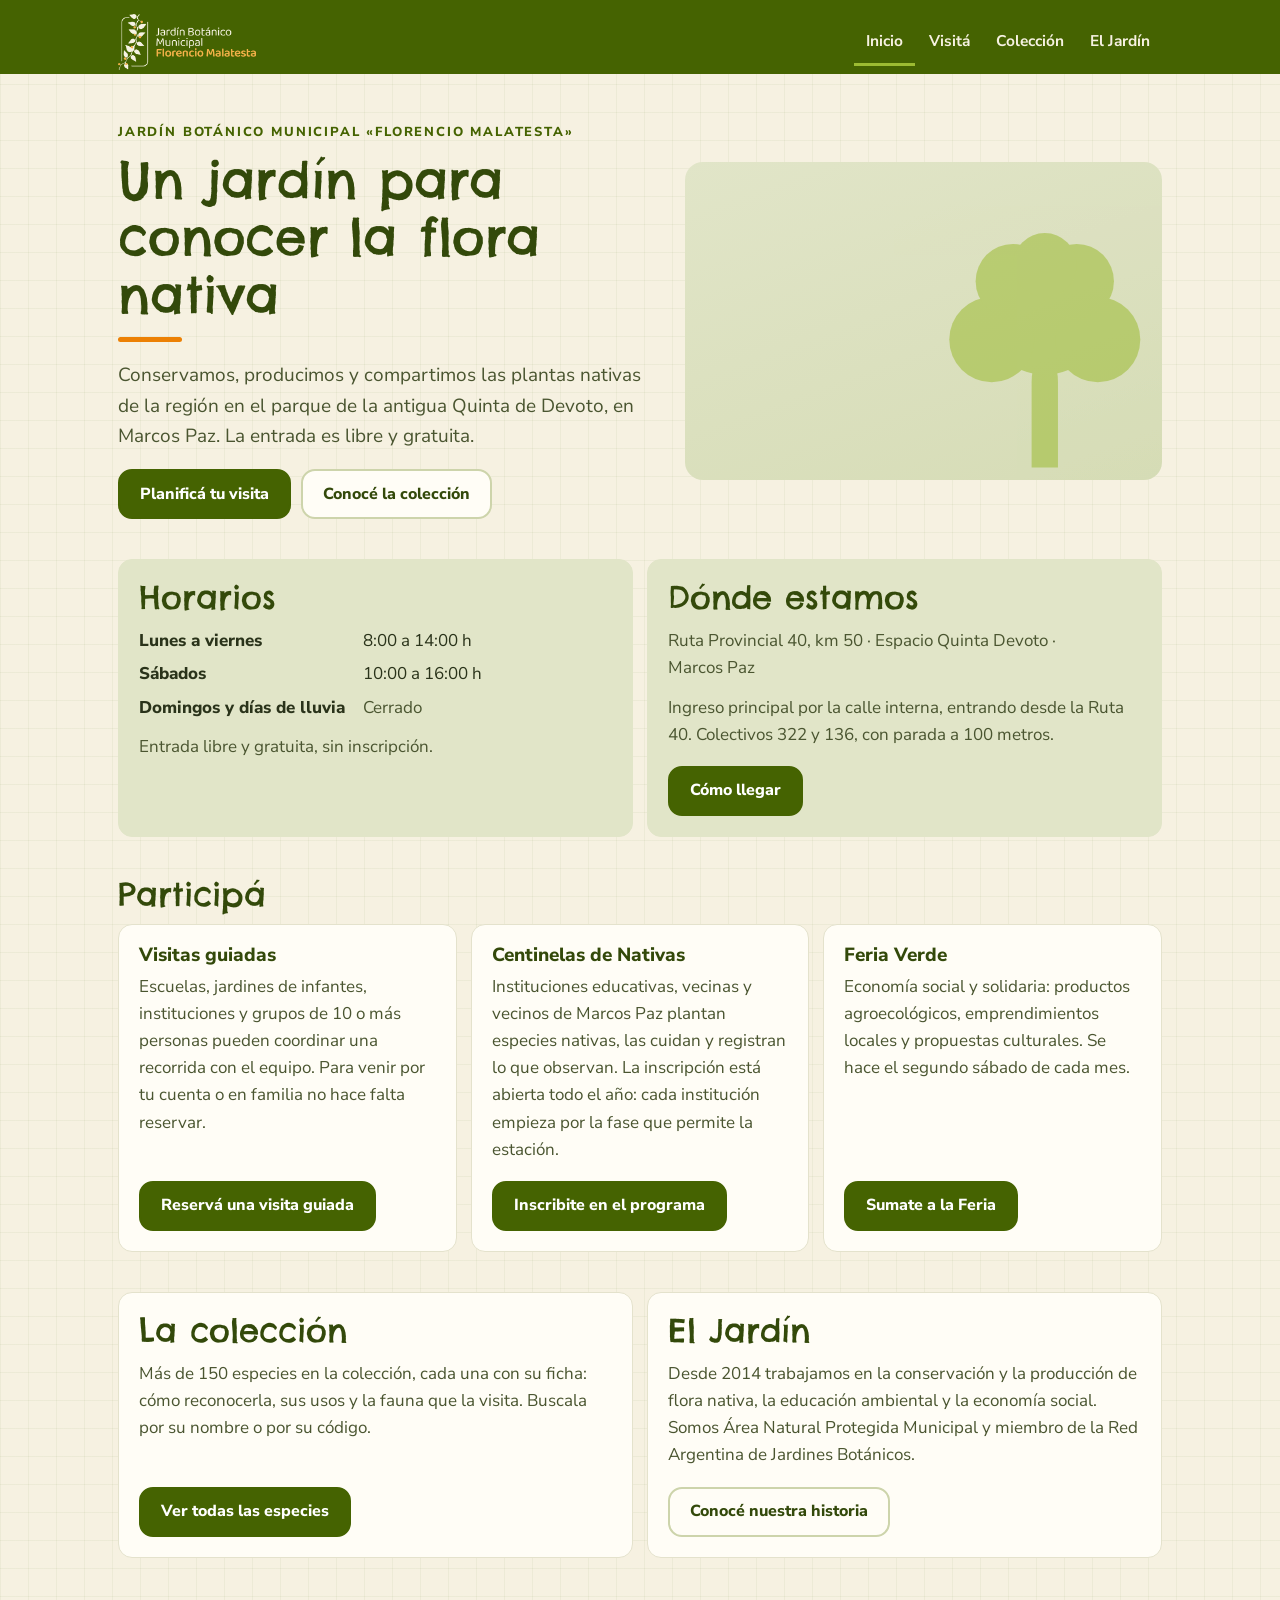
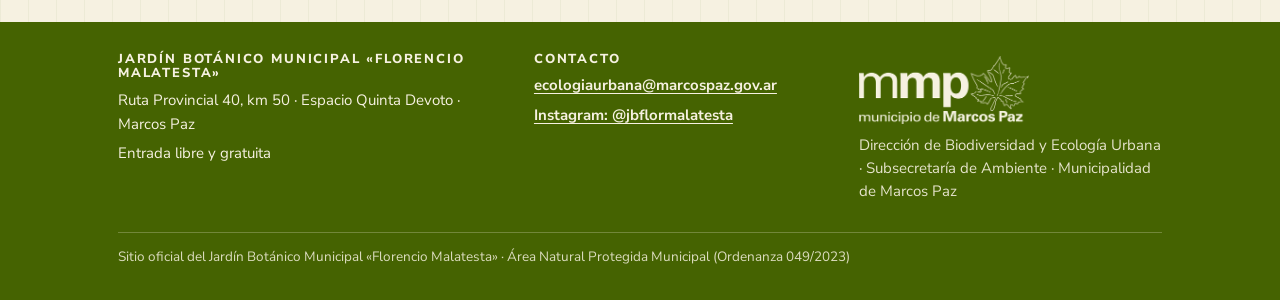
==== commit 1766df4b: "Sitio oficial · paso 1: portada, enrutador de los QR, 404 y guías" ====
--- a/index.html
+++ b/index.html
@@ -1,408 +1,157 @@
 <!doctype html>
-<html lang="es">
+<html lang="es-AR">
 <head>
 <meta charset="utf-8">
 <meta name="viewport" content="width=device-width, initial-scale=1, viewport-fit=cover">
-<title>La colección · Jardín Botánico Municipal Florencio Malatesta</title>
-<meta name="description" content="Fichas de las especies del Jardín Botánico Municipal «Florencio Malatesta», Marcos Paz: cómo reconocerlas, sus usos y la fauna que las visita.">
+<script src="datos/direcciones.js"></script>
+<script>
+/* Enrutador de los QR impresos: ?A-71, ?A-71&f, ?acceso, ?S-01, ?P-01… (contrato en datos/direcciones.js) */
+(function () {
+  var q = location.search.replace(/^\?/, '');
+  if (!q) return;
+  var primero = q.split('&')[0];
+  try { primero = decodeURIComponent(primero); } catch (e) {}
+  primero = primero.replace(/^(codigo|c|e|especie)=/i, '').trim();
+  var D = window.DIRECCIONES || {};
+  var m = primero.match(/^([a-z])\s*-?\s*(\d{1,2})$/i), destino = null, clave;
+  if (m) {
+    clave = m[1].toUpperCase() + '-' + (m[2].length < 2 ? '0' + m[2] : m[2]);
+    if (/^[AH]$/.test(clave.charAt(0))) destino = (D.especies || 'coleccion/') + location.search;
+    else if (D.codigos && D.codigos[clave]) destino = D.codigos[clave].destino;
+  } else if (D.codigos) {
+    clave = primero.toLowerCase();
+    if (D.codigos[clave]) destino = D.codigos[clave].destino;
+  }
+  if (destino) location.replace(destino);
+})();
+</script>
+<title>Jardín Botánico Municipal «Florencio Malatesta» · Marcos Paz</title>
+<meta name="description" content="Sitio oficial del Jardín Botánico Municipal «Florencio Malatesta», en el Espacio Quinta Devoto de Marcos Paz: horarios, cómo llegar, la colección de especies, Centinelas de Nativas y Feria Verde.">
 <meta name="theme-color" content="#456301">
 <link rel="icon" href="img/favicon-32.png" sizes="32x32" type="image/png">
 <link rel="icon" href="img/favicon-64.png" sizes="64x64" type="image/png">
 <link rel="apple-touch-icon" href="img/icono-180.png">
 <meta property="og:type" content="website">
 <meta property="og:locale" content="es_AR">
-<meta property="og:title" content="Jardín Botánico Municipal «Florencio Malatesta» · La colección">
-<meta property="og:description" content="Fichas de cada especie: cómo reconocerla, usos y cultura, fauna asociada.">
+<meta property="og:site_name" content="Jardín Botánico Municipal «Florencio Malatesta»">
+<meta property="og:title" content="Jardín Botánico Municipal «Florencio Malatesta» · Marcos Paz">
+<meta property="og:description" content="Sitio oficial del Jardín Botánico Municipal «Florencio Malatesta», en el Espacio Quinta Devoto de Marcos Paz: horarios, cómo llegar, la colección de especies, Centinelas de Nativas y Feria Verde.">
 <meta property="og:image" content="https://jbflormalatesta.github.io/img/compartir.jpg">
 <link rel="preconnect" href="https://fonts.googleapis.com">
 <link rel="preconnect" href="https://fonts.gstatic.com" crossorigin>
-<link href="https://fonts.googleapis.com/css2?family=Nunito+Sans:ital,opsz,wght@0,6..12,400..800;1,6..12,400..700&display=swap" rel="stylesheet">
-<style>
-:root{
-  --verde:#456301; --verde-osc:#33490a; --cient:#5c7433; --oliva:#5f6c3a; --lima:#c8db7a;
-  --naranja:#EC8004; --naranja-txt:#A85700; --crema:#F6F1E1; --texto:#2a331a;
-  --salvia:#bcc998; --salvia-claro:#e1e5c8; --linea:#cdd4ab; --papel:#fffdf6;
-  --radio:14px;
-}
-*{box-sizing:border-box}
-html{-webkit-text-size-adjust:100%;text-size-adjust:100%}
-body{margin:0;min-height:100vh;display:flex;flex-direction:column;background-color:var(--crema);color:var(--texto);
-  font-family:"Nunito Sans",system-ui,-apple-system,"Segoe UI",Roboto,Arial,sans-serif;font-size:17px;line-height:1.55;
-  background-image:linear-gradient(rgba(110,125,69,.065) 1px,transparent 1px),linear-gradient(90deg,rgba(110,125,69,.065) 1px,transparent 1px);
-  background-size:28px 28px}
-a{color:var(--verde-osc)}
-:focus-visible{outline:3px solid var(--naranja);outline-offset:2px;border-radius:6px}
-.in{max-width:760px;margin:0 auto}
-
-/* franja de identidad */
-.banda{background:var(--verde);color:var(--crema);padding:max(12px,env(safe-area-inset-top)) 18px 12px}
-.banda .in{display:flex;align-items:center;justify-content:space-between;gap:14px}
-.banda .logo{display:block;line-height:0}
-.banda .logo img{height:50px;width:auto}
-.banda .todas{color:var(--crema);font-weight:700;font-size:14px;text-decoration:none;border:1.5px solid rgba(246,241,225,.55);
-  border-radius:999px;padding:7px 13px;white-space:nowrap;line-height:1.2}
-.banda .todas:hover{background:rgba(246,241,225,.12)}
-
-main{flex:1;width:100%;max-width:760px;margin:0 auto;padding:18px 18px 36px}
-.rotulo{font-size:12.5px;letter-spacing:.15em;text-transform:uppercase;color:var(--oliva);font-weight:700}
-.titulo-sec{font-size:13.5px;letter-spacing:.15em;text-transform:uppercase;color:var(--naranja-txt);font-weight:800;margin:0 0 6px}
-
-/* ficha */
-.meta{display:flex;justify-content:space-between;align-items:center;gap:12px;margin:2px 0 14px}
-.pill{display:inline-block;font-size:12.5px;font-weight:800;letter-spacing:.13em;text-transform:uppercase;color:#fff;
-  background:var(--verde);border-radius:999px;padding:6px 13px 5px;line-height:1.3;white-space:nowrap}
-.pill.exotica{background:var(--naranja-txt)}
-.cabeza{display:grid;grid-template-columns:1fr auto;gap:10px 14px;align-items:end}
-.familia{margin:0 0 2px}
-h1{font-size:clamp(38px,11.5vw,62px);line-height:1.02;margin:0;color:var(--verde-osc);font-weight:800;letter-spacing:-.012em;
-  overflow-wrap:break-word;hyphens:manual}
-.cientifico{font-size:21px;color:var(--cient);font-style:italic;font-weight:600;margin:8px 0 0;line-height:1.3}
-.cientifico .r{font-style:normal}
-.tambien{margin:4px 0 0;color:var(--oliva);font-size:15.5px}
-.porte{margin:0;width:92px;text-align:center}
-.porte svg{width:92px;height:92px;display:block;color:var(--salvia)}
-.porte figcaption{font-size:11px;letter-spacing:.14em;text-transform:uppercase;color:var(--oliva);font-weight:700;margin-top:2px}
-hr{border:0;border-top:1.5px solid var(--linea);margin:22px 0}
-.bloque{display:grid;grid-template-columns:46px 1fr;gap:14px;margin:0 0 22px}
-.bloque svg{width:46px;height:46px;display:block}
-.bloque h2{margin-top:6px}
-.bloque p{margin:0}
-.seccion{margin:30px 0 0}
-.estaciones{display:grid;grid-template-columns:repeat(2,1fr);gap:10px;margin-top:10px}
-.est{position:relative;aspect-ratio:1/1;border-radius:var(--radio);overflow:hidden;background:var(--papel);border:1.5px dashed var(--linea);
-  display:flex;flex-direction:column;align-items:center;justify-content:center;color:var(--oliva);text-decoration:none;text-align:center;padding:8px}
-.est svg{width:34px;height:34px;color:var(--salvia)}
-.est b{font-size:12.5px;letter-spacing:.13em;text-transform:uppercase;margin-top:6px}
-.est small{font-size:13px}
-.est.foto{border:0;padding:0;background:var(--salvia-claro)}
-.est.foto img{position:absolute;inset:0;width:100%;height:100%;object-fit:cover}
-.est.foto b{position:absolute;left:8px;bottom:8px;margin:0;background:rgba(51,73,10,.88);color:#fff;border-radius:999px;padding:3px 9px 2px;font-size:11px}
-.aviso{display:flex;gap:12px;align-items:center;background:var(--papel);border:1.5px dashed var(--linea);border-radius:var(--radio);
-  padding:14px 16px;color:var(--oliva);font-size:15.5px;margin-top:10px;line-height:1.45}
-.aviso svg{flex:0 0 30px;width:30px;height:30px;color:var(--salvia)}
-.boton{display:flex;align-items:center;justify-content:center;gap:10px;background:var(--verde);color:#fff;text-decoration:none;font-weight:800;
-  border-radius:var(--radio);padding:14px 18px;font-size:16.5px;min-height:54px;border:0;width:100%;font-family:inherit;cursor:pointer}
-.boton:hover{background:var(--verde-osc)}
-.boton.sec{background:var(--papel);color:var(--verde-osc);border:1.5px solid var(--linea)}
-.boton.sec:hover{background:#fff}
-.acciones{display:grid;gap:10px;margin:30px 0 0}
-.redes{text-align:center;margin:12px 0 0;font-size:15px;color:var(--oliva)}
-.redes a{font-weight:700}
-.vecinos{display:grid;grid-template-columns:1fr 1fr;gap:10px;margin-top:26px}
-.vecinos a{display:block;text-decoration:none;background:var(--papel);border:1.5px solid #e4e2cc;border-radius:var(--radio);padding:10px 12px;color:var(--verde-osc);line-height:1.25}
-.vecinos a span{display:block;font-size:12px;letter-spacing:.12em;text-transform:uppercase;color:var(--oliva);font-weight:700;margin-bottom:2px}
-.vecinos a b{font-weight:800}
-.vecinos .sig{text-align:right;grid-column:2}
-
-/* listado */
-.intro h1{font-size:clamp(34px,9.5vw,52px)}
-.intro p{margin:10px 0 0;max-width:36em}
-.buscador{position:relative;margin:20px 0 12px}
-.buscador svg{position:absolute;left:14px;top:50%;transform:translateY(-50%);width:20px;height:20px;color:var(--oliva);pointer-events:none}
-.buscador input{width:100%;font:inherit;font-size:17px;padding:13px 14px 13px 44px;border:1.5px solid var(--linea);border-radius:var(--radio);background:#fff;color:var(--texto)}
-.buscador input::placeholder{color:#7d8566}
-.chips{display:flex;flex-wrap:wrap;gap:8px}
-.chips .sep{width:100%;height:0}
-.chip{font:inherit;font-size:14.5px;font-weight:700;border:1.5px solid var(--linea);background:var(--papel);color:var(--verde-osc);border-radius:999px;padding:7px 14px;cursor:pointer;line-height:1.2}
-.chip[aria-pressed="true"]{background:var(--verde);border-color:var(--verde);color:#fff}
-.cuenta{margin:16px 2px 8px;font-size:14px;color:var(--oliva);display:flex;justify-content:space-between;gap:10px;flex-wrap:wrap}
-.leyenda .dot{margin:0 3px 0 10px}
-.lista{list-style:none;margin:0;padding:0;display:grid;gap:8px}
-.lista a{display:grid;grid-template-columns:44px 1fr auto;gap:12px;align-items:center;background:var(--papel);border:1.5px solid #e4e2cc;border-radius:var(--radio);
-  padding:9px 12px;text-decoration:none;color:inherit}
-.lista a:hover{border-color:var(--linea);background:#fff}
-.lista svg{width:44px;height:44px;color:var(--salvia);display:block}
-.lista .n{display:block;font-weight:800;color:var(--verde-osc);font-size:17px;line-height:1.2}
-.lista .c{display:block;font-style:italic;color:var(--cient);font-size:14.5px;line-height:1.3}
-.lista .c .r{font-style:normal}
-.lista .cod{font-size:12.5px;color:var(--oliva);font-weight:700;letter-spacing:.06em;text-align:right;white-space:nowrap}
-.dot{display:inline-block;width:9px;height:9px;border-radius:50%;background:var(--verde);margin-left:7px;vertical-align:1px}
-.dot.exotica{background:var(--naranja)}
-.vacio{background:var(--papel);border:1.5px dashed var(--linea);border-radius:var(--radio);padding:18px;color:var(--oliva);text-align:center}
-.mensaje{padding:30px 0 10px}
-.mensaje h1{font-size:clamp(30px,8vw,44px)}
-.mensaje p{max-width:32em}
-
-/* pie */
-.pie{background:var(--verde);color:var(--crema);padding:22px 18px calc(22px + env(safe-area-inset-bottom));font-size:14px;line-height:1.5}
-.pie p{margin:0 0 6px}
-.pie a{color:var(--lima);font-weight:700}
-.pie .dep{color:rgba(246,241,225,.78);font-size:13px;margin-top:10px}
-
-@media (min-width:640px){
-  main{padding:26px 24px 44px}
-  .banda{padding-left:24px;padding-right:24px}
-  .banda .logo img{height:58px}
-  .porte{width:120px}.porte svg{width:120px;height:120px}
-  .estaciones{grid-template-columns:repeat(4,1fr)}
-  .acciones{grid-template-columns:1fr 1fr}
-  .cientifico{font-size:24px}
-}
-@media print{
-  .banda .todas,.acciones,.vecinos,.redes{display:none}
-  body{background-image:none}
-}
-</style>
+<link href="https://fonts.googleapis.com/css2?family=Chelsea+Market&amp;family=Nunito+Sans:ital,opsz,wght@0,6..12,400..800;1,6..12,400..700&amp;display=swap" rel="stylesheet">
+<link rel="stylesheet" href="comun/sitio.css">
 </head>
 <body>
+<a class="saltar" href="#contenido">Saltar al contenido</a>
 <header class="banda">
   <div class="in">
-    <a class="logo" href="./" aria-label="Jardín Botánico Municipal Florencio Malatesta: ver todas las especies">
-      <img src="img/logo-jb.png" width="460" height="187" alt="Jardín Botánico Municipal Florencio Malatesta">
-    </a>
-    <a class="todas" id="todas" href="./" hidden>Todas las especies</a>
+    <a class="logo" href="./"><img src="img/logo-jb.png" width="460" height="187" alt="Jardín Botánico Municipal Florencio Malatesta · Inicio"></a>
+    <nav class="principal" aria-label="Secciones del sitio">
+      <ul><li><a href="./" aria-current="page">Inicio</a></li><li><a href="visita/">Visitá</a></li><li><a href="coleccion/">Colección</a></li><li><a href="el-jardin/">El Jardín</a></li></ul>
+    </nav>
   </div>
 </header>
-<main id="app">
-  <noscript><p>Para ver las fichas hace falta tener JavaScript activado en el navegador.</p></noscript>
+<div data-aviso hidden></div>
+<main id="contenido">
+  <div class="in">
+    <section class="portada" aria-labelledby="titulo-portada">
+      <div>
+        <p class="volanta">Jardín Botánico Municipal «Florencio Malatesta»</p>
+        <h1 id="titulo-portada">Un jardín para conocer la flora nativa</h1>
+        <span class="filete" aria-hidden="true"></span>
+        <p class="bajada">Conservamos, producimos y compartimos las plantas nativas de la región en el parque de la antigua Quinta de Devoto, en Marcos Paz. La entrada es libre y gratuita.</p>
+        <div class="botones">
+          <a class="boton" href="visita/">Planificá tu visita</a>
+          <a class="boton sec" href="coleccion/">Conocé la colección</a>
+        </div>
+      </div>
+      <figure class="foto">
+        <img src="fotos/sitio/portada.jpg" width="1600" height="1067" alt="El Jardín Botánico Municipal en el Espacio Quinta Devoto" onerror="this.parentNode.classList.add('sin-foto');this.remove()">
+      </figure>
+    </section>
+  </div>
+
+  <div class="in">
+    <section class="seccion pegada" aria-labelledby="titulo-horarios">
+      <div class="grilla dos">
+        <div class="tarjeta dato">
+          <h2 id="titulo-horarios">Horarios</h2>
+          <dl class="horarios" data-horarios>
+            <dt>Lunes a viernes</dt><dd>8:00 a 14:00 h</dd>
+            <dt>Sábados</dt><dd>10:00 a 16:00 h</dd>
+            <dt>Domingos y días de lluvia</dt><dd class="cerrado">Cerrado</dd>
+          </dl>
+          <p>Entrada libre y gratuita, sin inscripción.</p>
+        </div>
+        <div class="tarjeta dato">
+          <h2>Dónde estamos</h2>
+          <p data-dato="direccion"><span class="nw">Ruta Provincial 40, km 50</span> · <span class="nw">Espacio Quinta Devoto</span> · <span class="nw">Marcos Paz</span></p>
+          <p>Ingreso principal por la calle interna, entrando desde la Ruta 40. Colectivos 322 y 136, con parada a 100 metros.</p>
+          <div class="botones">
+            <a class="boton" href="visita/#como-llegar">Cómo llegar</a>
+          </div>
+        </div>
+      </div>
+    </section>
+
+    <section class="seccion" aria-labelledby="titulo-participa">
+      <h2 id="titulo-participa">Participá</h2>
+      <div class="grilla tres">
+        <div class="tarjeta" id="visitas">
+          <h3>Visitas guiadas</h3>
+          <p>Escuelas, jardines de infantes, instituciones y grupos de 10 o más personas pueden coordinar una recorrida con el equipo. Para venir por tu cuenta o en familia no hace falta reservar.</p>
+          <div class="botones"><a class="boton" data-enlace="reservaVisita" href="https://linktr.ee/jbflormalatesta" rel="noopener">Reservá una visita guiada</a></div>
+        </div>
+        <div class="tarjeta" id="centinelas">
+          <h3>Centinelas de Nativas</h3>
+          <p>Instituciones educativas, vecinas y vecinos de Marcos Paz plantan especies nativas, las cuidan y registran lo que observan. La inscripción está abierta todo el año: cada institución empieza por la fase que permite la estación.</p>
+          <div class="botones"><a class="boton" data-enlace="centinelas" href="https://linktr.ee/jbflormalatesta" rel="noopener">Inscribite en el programa</a></div>
+        </div>
+        <div class="tarjeta" id="feria-verde">
+          <h3>Feria Verde</h3>
+          <p>Economía social y solidaria: productos agroecológicos, emprendimientos locales y propuestas culturales. <span data-dato="feriaVerde.cuando">Se hace el segundo sábado de cada mes.</span></p>
+          <div class="botones"><a class="boton" data-enlace="feriaVerde" href="https://linktr.ee/jbflormalatesta" rel="noopener">Sumate a la Feria</a></div>
+        </div>
+      </div>
+    </section>
+
+    <section class="seccion" aria-labelledby="titulo-coleccion">
+      <div class="grilla dos">
+        <div class="tarjeta">
+          <h2 id="titulo-coleccion">La colección</h2>
+          <p>Más de 150 especies en la colección, cada una con su ficha: cómo reconocerla, sus usos y la fauna que la visita. Buscala por su nombre o por su código.</p>
+          <div class="botones"><a class="boton" href="coleccion/">Ver todas las especies</a></div>
+        </div>
+        <div class="tarjeta">
+          <h2>El Jardín</h2>
+          <p>Desde 2014 trabajamos en la conservación y la producción de flora nativa, la educación ambiental y la economía social. Somos Área Natural Protegida Municipal y miembro de la Red Argentina de Jardines Botánicos.</p>
+          <div class="botones"><a class="boton sec" href="el-jardin/">Conocé nuestra historia</a></div>
+        </div>
+      </div>
+    </section>
+  </div>
 </main>
 <footer class="pie">
   <div class="in">
-    <p><strong>Jardín Botánico Municipal «Florencio Malatesta»</strong></p>
-    <p>Ruta Provincial 40, km 50 · Espacio Quinta Devoto · Marcos Paz</p>
-    <p><a id="pie-ig" href="https://www.instagram.com/jbflormalatesta/">@jbflormalatesta</a> · <a id="pie-lt" href="https://linktr.ee/jbflormalatesta">Todas nuestras redes</a></p>
-    <p class="dep">Dirección de Biodiversidad y Ecología Urbana · Subsecretaría de Ambiente Sustentable · Municipalidad de Marcos Paz</p>
+    <div>
+      <h2>Jardín Botánico Municipal «Florencio Malatesta»</h2>
+      <p data-dato="direccion"><span class="nw">Ruta Provincial 40, km 50</span> · <span class="nw">Espacio Quinta Devoto</span> · <span class="nw">Marcos Paz</span></p>
+      <p>Entrada libre y gratuita</p>
+    </div>
+    <div class="redes">
+      <h2>Contacto</h2>
+      <p><a data-enlace="mail" data-mostrar href="mailto:ecologiaurbana@marcospaz.gov.ar">ecologiaurbana@marcospaz.gov.ar</a></p>
+      <p><a data-enlace="instagram" href="https://www.instagram.com/jbflormalatesta/" rel="noopener">Instagram: @jbflormalatesta</a></p>
+    </div>
+    <div class="muni">
+      <img src="img/logo-mmp.png" width="360" height="145" alt="Municipio de Marcos Paz">
+      <p class="dependencia">Dirección de Biodiversidad y Ecología Urbana · Subsecretaría de Ambiente · Municipalidad de Marcos Paz</p>
+    </div>
+    <p class="oficial">Sitio oficial del Jardín Botánico Municipal «Florencio Malatesta» · Área Natural Protegida Municipal (Ordenanza 049/2023)</p>
   </div>
 </footer>
-<script src="especies.js"></script>
-<script>
-(function () {
-  'use strict';
-  var CONFIG = window.CONFIG || {};
-  var LINKTREE = CONFIG.linktree || 'https://linktr.ee/jbflormalatesta';
-  var INSTAGRAM = CONFIG.instagram || 'https://www.instagram.com/jbflormalatesta/';
-  var TODAS = (window.ESPECIES || []).slice();
-  var SVG = {"portes":{"arbol":"<svg xmlns=\"http://www.w3.org/2000/svg\" viewBox=\"440 104 100 100\"><path d=\"M485.6 193.3L485.6 164.2C485.6 158.8 487.4 155.2 490.1 153.4C492.8 155.2 494.6 158.8 494.6 164.2L494.6 193.3L485.6 193.3\" fill=\"currentColor\"/><path d=\"M490.1 158.8L475.6 147.9M490.1 162.4L504.6 149.7\" fill=\"none\" stroke=\"currentColor\" stroke-width=\"3.6\"/><circle cx=\"490.1\" cy=\"140.7\" r=\"20.9\" fill=\"currentColor\"/><circle cx=\"472\" cy=\"149.7\" r=\"14.5\" fill=\"currentColor\"/><circle cx=\"508.2\" cy=\"149.7\" r=\"14.5\" fill=\"currentColor\"/><circle cx=\"479.2\" cy=\"129.8\" r=\"12.7\" fill=\"currentColor\"/><circle cx=\"501\" cy=\"129.8\" r=\"12.7\" fill=\"currentColor\"/><circle cx=\"490.1\" cy=\"124.3\" r=\"10.9\" fill=\"currentColor\"/><\/svg>","arbusto":"<svg xmlns=\"http://www.w3.org/2000/svg\" viewBox=\"440 104 100 100\"><path d=\"M490.1 193.3L490.1 171.5M490.1 186L475.6 173.3M490.1 186L504.6 173.3\" fill=\"none\" stroke=\"currentColor\" stroke-width=\"4.1\" stroke-linecap=\"round\"/><circle cx=\"490.1\" cy=\"157\" r=\"19\" fill=\"currentColor\"/><circle cx=\"470.1\" cy=\"166.1\" r=\"14.5\" fill=\"currentColor\"/><circle cx=\"510.1\" cy=\"166.1\" r=\"14.5\" fill=\"currentColor\"/><circle cx=\"479.2\" cy=\"142.5\" r=\"12.7\" fill=\"currentColor\"/><circle cx=\"501\" cy=\"142.5\" r=\"12.7\" fill=\"currentColor\"/><circle cx=\"490.1\" cy=\"135.2\" r=\"10.9\" fill=\"currentColor\"/><\/svg>","herbacea":"<svg xmlns=\"http://www.w3.org/2000/svg\" viewBox=\"440 104 100 100\"><path d=\"M490.1 193.3L490.1 137\" fill=\"none\" stroke=\"currentColor\" stroke-width=\"3.6\" stroke-linecap=\"round\"/><path d=\"M490.1 178.7C492.8 169.4 501.7 167.4 508.6 171.3C506.3 178.9 498.5 183.7 490.1 178.7\" fill=\"currentColor\"/><path d=\"M490.1 178.7C481.7 183.7 473.9 178.9 471.6 171.3C478.5 167.4 487.4 169.4 490.1 178.7\" fill=\"currentColor\"/><path d=\"M490.1 164.2C492.8 154.8 501.7 152.9 508.6 156.8C506.3 164.3 498.5 169.1 490.1 164.2\" fill=\"currentColor\"/><path d=\"M490.1 164.2C481.7 169.1 473.9 164.3 471.6 156.8C478.5 152.9 487.4 154.8 490.1 164.2\" fill=\"currentColor\"/><path d=\"M490.1 151.5C492.8 142.1 501.7 140.2 508.6 144.1C506.3 151.6 498.5 156.4 490.1 151.5\" fill=\"currentColor\"/><path d=\"M490.1 151.5C481.7 156.4 473.9 151.6 471.6 144.1C478.5 140.2 487.4 142.1 490.1 151.5\" fill=\"currentColor\"/><circle cx=\"490.1\" cy=\"129.8\" r=\"5.9\" fill=\"currentColor\"/><circle cx=\"481.9\" cy=\"136.1\" r=\"5.9\" fill=\"currentColor\"/><circle cx=\"498.3\" cy=\"136.1\" r=\"5.9\" fill=\"currentColor\"/><circle cx=\"484.7\" cy=\"124.3\" r=\"5.9\" fill=\"currentColor\"/><circle cx=\"495.5\" cy=\"124.3\" r=\"5.9\" fill=\"currentColor\"/><\/svg>","graminea":"<svg xmlns=\"http://www.w3.org/2000/svg\" viewBox=\"440 104 100 100\"><path d=\"M490.1 191.4C495.5 157.2 493.7 130.5 490.1 115.3C485.6 134.3 484.7 161 490.1 191.4\" fill=\"currentColor\"/><path d=\"M490.1 191.4C485.8 158.6 476.6 134.9 468.9 122.1C469.9 140.7 476.4 165.3 490.1 191.4\" fill=\"currentColor\"/><path d=\"M490.1 191.4C504.9 161.8 510.5 137 511.3 122.1C501.7 138.1 493.4 162.1 490.1 191.4\" fill=\"currentColor\"/><path d=\"M490.1 191.4C479.1 164.5 465.5 146.9 455.5 138.2C460.4 154 471.7 173.1 490.1 191.4\" fill=\"currentColor\"/><path d=\"M490.1 191.4C510.2 170.4 520.8 150.8 524.7 138.2C512.2 149 499.4 167.2 490.1 191.4\" fill=\"currentColor\"/><path d=\"M490.1 191.4C476.8 172.1 462.3 161.6 452.4 157.5C458.8 169.3 471.4 181.9 490.1 191.4\" fill=\"currentColor\"/><path d=\"M490.1 191.4C510.7 180.2 522.7 167 527.8 157.5C515.4 162.6 501.6 173.8 490.1 191.4\" fill=\"currentColor\"/><\/svg>","conifera":"<svg xmlns=\"http://www.w3.org/2000/svg\" viewBox=\"440 104 100 100\"><path d=\"M486.5 164.2H493.7V193.3H486.5Z\" fill=\"currentColor\"/><path d=\"M490.1 113.4L505.5 144.3L474.7 144.3L490.1 113.4\" fill=\"currentColor\"/><path d=\"M490.1 131.6L511 164.2L469.2 164.2L490.1 131.6\" fill=\"currentColor\"/><path d=\"M490.1 149.7L517.3 184.2L462.9 184.2L490.1 149.7\" fill=\"currentColor\"/><\/svg>","palmera":"<svg xmlns=\"http://www.w3.org/2000/svg\" viewBox=\"440 104 100 100\"><path d=\"M483.8 193.3C483.8 171.5 485.6 153.4 488.3 138.8L497.4 139.7C493.7 155.2 492.8 173.3 494.6 193.3L483.8 193.3\" fill=\"currentColor\"/><path d=\"M491.9 136.1C477.2 144.1 462.7 142.9 453.5 133.5C464.5 134 479.9 131.7 491.9 136.1\" fill=\"currentColor\"/><path d=\"M491.9 136.1C475.3 134 464.3 124.4 462.4 111.4C471 118.3 484.8 125.5 491.9 136.1\" fill=\"currentColor\"/><path d=\"M491.9 136.1C499.1 121 511.6 113.4 524.5 115.7C515.3 121.7 504.3 132.6 491.9 136.1\" fill=\"currentColor\"/><path d=\"M491.9 136.1C506.6 128.1 521.2 129.4 530.3 138.7C519.3 138.2 504 140.5 491.9 136.1\" fill=\"currentColor\"/><circle cx=\"491.9\" cy=\"136.1\" r=\"4.5\" fill=\"currentColor\"/><\/svg>","trepadora":"<svg xmlns=\"http://www.w3.org/2000/svg\" viewBox=\"440 104 100 100\"><path d=\"M462.9 120.7H469.2V193.3H462.9Z\" fill=\"currentColor\"/><path d=\"M466.5 191.4C484.7 184.2 457.4 173.3 475.6 164.2C493.7 155.2 466.5 146.1 482.8 137C497.4 129.8 486.5 126.1 491.9 120.7\" fill=\"none\" stroke=\"currentColor\" stroke-width=\"3.3\" stroke-linecap=\"round\"/><path d=\"M479.2 184.2C480.3 175.2 488.1 172.4 494.9 175.1C493.9 182.4 487.6 187.8 479.2 184.2\" fill=\"currentColor\"/><path d=\"M470.1 167.9C469.1 176.9 461.3 179.7 454.4 176.9C455.5 169.6 461.8 164.3 470.1 167.9\" fill=\"currentColor\"/><path d=\"M488.3 158.8C490.9 150.1 499.1 148.7 505.3 152.6C503.1 159.6 495.9 163.8 488.3 158.8\" fill=\"currentColor\"/><path d=\"M475.6 142.5C473 151.1 464.8 152.6 458.5 148.7C460.8 141.7 468 137.5 475.6 142.5\" fill=\"currentColor\"/><path d=\"M495.5 131.6C499.6 123.5 507.9 123.5 513.4 128.4C510 134.9 502.2 137.8 495.5 131.6\" fill=\"currentColor\"/><\/svg>","roseta":"<svg xmlns=\"http://www.w3.org/2000/svg\" viewBox=\"440 104 100 100\"><path d=\"M490.1 186C481.4 194.8 465.9 196.7 456.4 193.2C463.7 186.1 478.6 181.5 490.1 186\" fill=\"currentColor\"/><path d=\"M490.1 186C478.1 188.9 463.9 182.3 457.7 174.2C467.7 172 482.7 176.1 490.1 186\" fill=\"currentColor\"/><path d=\"M490.1 186C478.4 182 469.9 169 468.9 158.8C478.5 162.3 489.1 173.7 490.1 186\" fill=\"currentColor\"/><path d=\"M490.1 186C491.1 173.7 501.7 162.3 511.3 158.8C510.3 169 501.8 182 490.1 186\" fill=\"currentColor\"/><path d=\"M490.1 186C497.5 176.1 512.5 172 522.5 174.2C516.3 182.3 502.1 188.9 490.1 186\" fill=\"currentColor\"/><path d=\"M490.1 186C501.6 181.5 516.5 186.1 523.8 193.2C514.3 196.7 498.8 194.8 490.1 186\" fill=\"currentColor\"/><path d=\"M490.1 184.2L490.1 131.6\" fill=\"none\" stroke=\"currentColor\" stroke-width=\"3.1\" stroke-linecap=\"round\"/><circle cx=\"490.1\" cy=\"135.2\" r=\"4.2\" fill=\"currentColor\"/><circle cx=\"490.1\" cy=\"144.3\" r=\"4.2\" fill=\"currentColor\"/><circle cx=\"490.1\" cy=\"153.4\" r=\"4.2\" fill=\"currentColor\"/><circle cx=\"490.1\" cy=\"162.4\" r=\"4.2\" fill=\"currentColor\"/><\/svg>","bulbosa":"<svg xmlns=\"http://www.w3.org/2000/svg\" viewBox=\"440 104 100 100\"><path d=\"M453.8 182.4L526.4 182.4\" fill=\"none\" stroke=\"currentColor\" stroke-width=\"2.2\"/><path d=\"M490.1 191.4C481 191.4 476.5 186 476.5 180.6C476.5 175.1 482.8 171.5 490.1 171.5C497.4 171.5 503.7 175.1 503.7 180.6C503.7 186 499.2 191.4 490.1 191.4\" fill=\"currentColor\"/><path d=\"M490.1 176.9C474.1 177.3 454.1 167.9 444.7 158.6C457.9 158.5 478.9 165.5 490.1 176.9\" fill=\"currentColor\"/><path d=\"M490.1 176.9C501.3 165.5 522.3 158.5 535.5 158.6C526.1 167.9 506.1 177.3 490.1 176.9\" fill=\"currentColor\"/><path d=\"M490.1 176.9C477.1 173.2 465 159.8 461.4 149.2C472.1 152.5 485.9 164.1 490.1 176.9\" fill=\"currentColor\"/><path d=\"M490.1 176.9C494.3 164.1 508.1 152.5 518.8 149.2C515.2 159.8 503.1 173.2 490.1 176.9\" fill=\"currentColor\"/><path d=\"M490.1 175.1L490.1 135.2\" fill=\"none\" stroke=\"currentColor\" stroke-width=\"3.1\" stroke-linecap=\"round\"/><circle cx=\"490.1\" cy=\"126.1\" r=\"5.4\" fill=\"currentColor\"/><circle cx=\"480.1\" cy=\"133.4\" r=\"5.4\" fill=\"currentColor\"/><circle cx=\"500.1\" cy=\"133.4\" r=\"5.4\" fill=\"currentColor\"/><circle cx=\"484.7\" cy=\"140.7\" r=\"5.4\" fill=\"currentColor\"/><circle cx=\"495.5\" cy=\"140.7\" r=\"5.4\" fill=\"currentColor\"/><\/svg>","cubresuelos":"<svg xmlns=\"http://www.w3.org/2000/svg\" viewBox=\"440 104 100 100\"><path d=\"M453.8 176.9C468.3 167.9 479.2 184.2 493.7 175.1C506.4 167 517.3 180.6 528.2 173.3\" fill=\"none\" stroke=\"currentColor\" stroke-width=\"3.1\" stroke-linecap=\"round\"/><circle cx=\"461.1\" cy=\"169.7\" r=\"7.3\" fill=\"currentColor\"/><circle cx=\"473.8\" cy=\"178.7\" r=\"7.3\" fill=\"currentColor\"/><circle cx=\"486.5\" cy=\"169.7\" r=\"7.3\" fill=\"currentColor\"/><circle cx=\"499.2\" cy=\"178.7\" r=\"7.3\" fill=\"currentColor\"/><circle cx=\"511.9\" cy=\"169.7\" r=\"7.3\" fill=\"currentColor\"/><circle cx=\"523.7\" cy=\"176.9\" r=\"7.3\" fill=\"currentColor\"/><path d=\"M466.5 180.6L466.5 188.7M491.9 180.6L491.9 188.7M517.3 180.6L517.3 188.7\" fill=\"none\" stroke=\"currentColor\" stroke-width=\"2.2\" stroke-linecap=\"round\"/><path d=\"M452 189.6L528.2 189.6\" fill=\"none\" stroke=\"currentColor\" stroke-width=\"2.2\"/><\/svg>","helecho":"<svg xmlns=\"http://www.w3.org/2000/svg\" viewBox=\"440 104 100 100\"><path d=\"M488.3 193.3C488.3 173.3 487.4 147.9 496.5 120.7\" fill=\"none\" stroke=\"currentColor\" stroke-width=\"2.9\" stroke-linecap=\"round\"/><path d=\"M488.3 182.4C477.6 185.6 466 179.4 461.4 171.5C470.2 169.1 482.8 172.7 488.3 182.4\" fill=\"currentColor\"/><path d=\"M488.3 182.4C493.8 172.7 506.4 169.1 515.2 171.5C510.6 179.4 499 185.6 488.3 182.4\" fill=\"currentColor\"/><path d=\"M488.5 173.9C478.9 176.1 469 169.9 465.4 162.7C473.3 161.1 484.2 165 488.5 173.9\" fill=\"currentColor\"/><path d=\"M488.5 173.9C492.7 165 503.6 161.1 511.5 162.7C507.9 169.9 498 176.1 488.5 173.9\" fill=\"currentColor\"/><path d=\"M489 165.3C480.5 166.7 472.3 160.9 469.6 154.4C476.5 153.4 485.8 157.4 489 165.3\" fill=\"currentColor\"/><path d=\"M489 165.3C492.1 157.4 501.4 153.4 508.3 154.4C505.6 160.9 497.4 166.7 489 165.3\" fill=\"currentColor\"/><path d=\"M489.8 156.8C482.6 157.5 476 152.1 474 146.5C479.9 146.1 487.5 149.9 489.8 156.8\" fill=\"currentColor\"/><path d=\"M489.8 156.8C492 149.9 499.6 146.1 505.5 146.5C503.6 152.1 497 157.5 489.8 156.8\" fill=\"currentColor\"/><path d=\"M491 148.3C485 148.5 479.9 143.7 478.6 139C483.5 139 489.5 142.5 491 148.3\" fill=\"currentColor\"/><path d=\"M491 148.3C492.4 142.5 498.4 139 503.3 139C502 143.7 496.9 148.5 491 148.3\" fill=\"currentColor\"/><path d=\"M492.5 139.7C487.8 139.6 484.1 135.6 483.3 131.9C487.1 132.1 491.6 135.2 492.5 139.7\" fill=\"currentColor\"/><path d=\"M492.5 139.7C493.3 135.2 497.8 132.1 501.6 131.9C500.8 135.6 497.1 139.6 492.5 139.7\" fill=\"currentColor\"/><path d=\"M494.3 131.2C491 130.9 488.5 127.9 488.1 125.2C490.8 125.5 493.9 127.9 494.3 131.2\" fill=\"currentColor\"/><path d=\"M494.3 131.2C494.7 127.9 497.8 125.5 500.5 125.2C500.1 127.9 497.6 130.9 494.3 131.2\" fill=\"currentColor\"/><path d=\"M496.5 122.7C494.5 122.4 493.1 120.5 493 118.8C494.6 119.1 496.3 120.7 496.5 122.7\" fill=\"currentColor\"/><path d=\"M496.5 122.7C496.6 120.7 498.3 119.1 499.9 118.8C499.8 120.5 498.4 122.4 496.5 122.7\" fill=\"currentColor\"/><\/svg>","acuatica":"<svg xmlns=\"http://www.w3.org/2000/svg\" viewBox=\"440 104 100 100\"><path d=\"M490.1 180.6L490.1 128M477.4 180.6L477.4 140.7M502.8 180.6L502.8 144.3\" fill=\"none\" stroke=\"currentColor\" stroke-width=\"3.6\" stroke-linecap=\"round\"/><path d=\"M490.1 124.3C490.4 124.3 490.6 124.4 490.9 124.4C491.2 124.5 491.4 124.5 491.7 124.6C491.9 124.7 492.1 124.9 492.4 125C492.6 125.2 492.8 125.3 493 125.5C493.2 125.7 493.3 125.9 493.5 126.1C493.6 126.4 493.8 126.6 493.9 126.8C494 127.1 494.1 127.3 494.1 127.6C494.2 127.9 494.2 128.1 494.2 128.4L494.2 143.8C494.2 144.1 494.2 144.4 494.1 144.6C494.1 144.9 494 145.1 493.9 145.4C493.8 145.6 493.6 145.9 493.5 146.1C493.3 146.3 493.2 146.5 493 146.7C492.8 146.9 492.6 147.1 492.4 147.2C492.1 147.4 491.9 147.5 491.7 147.6C491.4 147.7 491.2 147.8 490.9 147.8C490.6 147.9 490.4 147.9 490.1 147.9C489.8 147.9 489.6 147.9 489.3 147.8C489 147.8 488.8 147.7 488.5 147.6C488.3 147.5 488.1 147.4 487.8 147.2C487.6 147.1 487.4 146.9 487.2 146.7C487 146.5 486.9 146.3 486.7 146.1C486.6 145.9 486.4 145.6 486.3 145.4C486.2 145.1 486.2 144.9 486.1 144.6C486 144.4 486 144.1 486 143.8L486 128.4C486 128.1 486 127.9 486.1 127.6C486.2 127.3 486.2 127.1 486.3 126.8C486.4 126.6 486.6 126.4 486.7 126.1C486.9 125.9 487 125.7 487.2 125.5C487.4 125.3 487.6 125.2 487.8 125C488.1 124.9 488.3 124.7 488.5 124.6C488.8 124.5 489 124.5 489.3 124.4C489.6 124.4 489.8 124.3 490.1 124.3\" fill=\"currentColor\"/><path d=\"M477.4 137C477.8 137 478.2 137.1 478.6 137.3C479 137.4 479.4 137.7 479.6 138C479.9 138.3 480.2 138.6 480.3 139C480.5 139.4 480.6 139.8 480.6 140.2L480.6 152C480.6 152.4 480.5 152.8 480.3 153.2C480.2 153.6 479.9 153.9 479.6 154.2C479.4 154.5 479 154.8 478.6 154.9C478.2 155.1 477.8 155.2 477.4 155.2C477 155.2 476.6 155.1 476.2 154.9C475.8 154.8 475.5 154.5 475.2 154.2C474.9 153.9 474.6 153.6 474.5 153.2C474.3 152.8 474.2 152.4 474.2 152L474.2 140.2C474.2 139.8 474.3 139.4 474.5 139C474.6 138.6 474.9 138.3 475.2 138C475.5 137.7 475.8 137.4 476.2 137.3C476.6 137.1 477 137 477.4 137\" fill=\"currentColor\"/><path d=\"M450.2 182.4C462.9 176.9 472 187.8 484.7 182.4C497.4 176.9 506.4 187.8 519.1 182.4C524.6 179.7 528.2 180.6 531.8 182.4\" fill=\"none\" stroke=\"currentColor\" stroke-width=\"3.3\" stroke-linecap=\"round\"/><path d=\"M450.2 191.4C462.9 186 472 196.9 484.7 191.4C497.4 186 506.4 196.9 519.1 191.4C524.6 188.7 528.2 189.6 531.8 191.4\" fill=\"none\" stroke=\"currentColor\" stroke-width=\"3.3\" stroke-linecap=\"round\"/><\/svg>"},"iconos":{"reconocerla":"<svg xmlns=\"http://www.w3.org/2000/svg\" viewBox=\"33.8 191.2 34 34.1\"><circle cx=\"50.8\" cy=\"208.3\" r=\"17\" fill=\"#e1e5c8\"/><path d=\"M44.1 208.3L43.5 207.4L43.3 207L43.1 206.6L43 206.3L42.9 206.1L42.8 205.8L42.7 205.6L42.6 205.4L42.6 205.1L42.5 204.9L42.5 204.8L42.4 204.6L42.4 204.4L42.4 204.2L42.4 204.1L42.3 203.9L42.3 203.7L42.3 203.6L42.3 203.4L42.3 203.3L42.3 203.1L42.3 203L42.3 202.9L42.3 202.7L42.3 202.6L42.3 202.5L42.3 202.3L42.3 202.2L42.3 202.1L42.3 202L42.3 201.8L42.3 201.7L42.3 201.6L42.3 201.5L42.4 201.4L42.4 201.3L42.4 201.2L42.4 201.1L42.4 200.9L42.5 200.8L42.5 200.7L42.5 200.6L42.5 200.5L42.6 200.4L42.6 200.3L42.6 200.2L42.6 200.2L42.7 200.1L42.7 200L42.7 199.9L42.8 199.8L42.8 199.7L42.8 199.6L42.9 199.5L42.9 199.4L43 199.3L43 199.2L43 199.1L43 199L43 198.9L43.1 198.8L43.1 198.7L43.1 198.6L43.1 198.5L43.2 198.4L43.2 198.3L43.2 198.2L43.2 198.1L43.3 198L43.3 197.9L43.3 197.8L43.4 197.7L43.4 197.6L43.4 197.5L43.5 197.4L43.5 197.3L43.5 197.2L43.5 197.2L43.6 197.1L43.6 197L44.1 197.5L44.2 197.4L44.2 197.3L44.2 197.2L44.3 197.2L44.3 197.1L44.4 197L44.4 196.9L44.4 196.8L44.5 196.7L44.5 196.6L44.5 196.6L44.6 196.5L44.6 196.4L44.7 196.3L44.7 196.2L44.8 196.2L44.8 196.1L44.8 196L44.9 195.9L44.9 195.8L45 195.8L45 195.7L45.1 195.6L45.1 195.5L45.7 196.1L45.7 196.1L45.8 196L45.8 195.9L45.9 195.8L45.9 195.8L46 195.7L46 195.6L46.1 195.6L46.1 195.5L46.2 195.4L46.2 195.3L46.3 195.3L46.3 195.2L46.4 195.1L46.4 195.1L46.5 195L46.5 195L46.6 194.9L46.6 194.8L46.7 194.8L46.8 194.7L46.8 194.6L46.9 194.6L46.9 194.5L47.5 195.1L47.5 195.1L47.6 195L47.7 194.9L47.7 194.9L47.8 194.8L47.8 194.8L47.9 194.7L48 194.6L48 194.6L48.1 194.5L48.2 194.5L48.2 194.4L48.3 194.4L48.3 194.3L48.4 194.3L48.5 194.2L48.5 194.2L48.6 194.1L48.7 194.1L48.7 194L48.8 194L48.9 193.9L48.9 193.9L49 193.9L49.6 194.4L49.6 194.4L49.7 194.3L49.8 194.3L49.8 194.2L49.9 194.2L50 194.2L50.1 194.1L50.1 194.1L50.2 194L50.3 194L50.3 194L50.4 193.9L50.5 193.9L50.6 193.8L50.6 193.8L50.7 193.8L50.8 193.7L50.9 193.7L51 193.7L51 193.6L51.1 193.6L51.2 193.6L51.3 193.5L51.4 193.5L51.9 194L52 194L52 194L52.1 194L52.2 193.9L52.3 193.9L52.4 193.9L52.5 193.8L52.5 193.8L52.6 193.8L52.7 193.8L52.8 193.7L52.9 193.7L53 193.7L53.1 193.7L53.1 193.7L53.2 193.6L53.3 193.6L53.4 193.6L53.5 193.6L53.6 193.6L53.7 193.5L53.8 193.5L53.9 193.5L54 193.5L54.4 194L54.5 194L54.6 193.9L54.7 193.9L54.8 193.9L54.9 193.9L55 193.9L55.1 193.9L55.2 193.9L55.3 193.9L55.4 193.9L55.5 193.9L55.6 193.8L55.7 193.8L55.8 193.8L55.9 193.8L56 193.8L56.1 193.8L56.2 193.8L56.3 193.8L56.4 193.8L56.5 193.8L56.6 193.8L56.7 193.9L56.9 193.9L57.2 194.2L57.4 194.2L57.5 194.2L57.6 194.2L57.7 194.3L57.8 194.3L57.9 194.3L58 194.3L58.1 194.3L58.2 194.3L58.4 194.3L58.5 194.3L58.6 194.3L58.7 194.4L58.8 194.4L59 194.4L59.1 194.4L59.2 194.4L59.3 194.5L59.4 194.5L59.6 194.5L59.7 194.6L59.8 194.6L60 194.6L60.1 194.6L60.4 194.9L60.5 194.9L60.6 195L60.8 195L60.9 195L61 195.1L61.2 195.1L61.3 195.1L61.4 195.2L61.6 195.2L61.7 195.3L61.9 195.3L62 195.4L62.2 195.4L62.3 195.5L62.5 195.6L62.6 195.6L62.8 195.7L62.9 195.8L63.1 195.8L63.3 195.9L63.5 196L63.6 196.1L63.8 196.2L64.1 196.4L64.2 196.7L64.2 196.9L64.3 197L64.3 197.2L64.3 197.4L64.3 197.5L64.3 197.7L64.3 197.8L64.3 198L64.3 198.1L64.3 198.2L64.3 198.4L64.3 198.5L64.3 198.6L64.3 198.7L64.3 198.9L64.3 199L64.3 199.1L64.3 199.2L64.3 199.3L64.2 199.4L64.2 199.5L64.2 199.6L64.2 199.7L64.3 200.1L64.3 200.2L64.3 200.3L64.3 200.4L64.2 200.5L64.2 200.6L64.2 200.7L64.2 200.8L64.1 200.9L64.1 201L64.1 201.1L64 201.2L64 201.3L64 201.4L64 201.5L63.9 201.6L63.9 201.7L63.8 201.7L63.8 201.8L63.8 201.9L63.7 202L63.7 202.1L63.7 202.2L63.6 202.2L63.6 202.3L63.8 202.8L63.8 202.9L63.7 202.9L63.7 203L63.7 203.1L63.6 203.2L63.6 203.3L63.5 203.3L63.5 203.4L63.4 203.5L63.4 203.6L63.4 203.6L63.3 203.7L63.3 203.8L63.2 203.9L63.2 203.9L63.1 204L63.1 204.1L63 204.1L63 204.2L62.9 204.3L62.9 204.3L62.8 204.4L62.7 204.5L62.7 204.5L63 205.1L63 205.1L62.9 205.2L62.9 205.3L62.8 205.3L62.7 205.4L62.7 205.5L62.6 205.5L62.6 205.6L62.5 205.6L62.5 205.7L62.4 205.8L62.3 205.8L62.3 205.9L62.2 205.9L62.2 206L62.1 206L62 206.1L62 206.2L61.9 206.2L61.8 206.3L61.8 206.3L61.7 206.4L61.6 206.4L61.6 206.5L62 207.1L61.9 207.1L61.8 207.2L61.8 207.2L61.7 207.3L61.6 207.3L61.6 207.4L61.5 207.4L61.4 207.5L61.4 207.5L61.3 207.6L61.2 207.6L61.1 207.6L61.1 207.7L61 207.7L60.9 207.8L60.9 207.8L60.8 207.9L60.7 207.9L60.6 207.9L60.6 208L60.5 208L60.4 208L60.3 208.1L60.3 208.1L60.7 208.8L60.6 208.8L60.5 208.8L60.4 208.9L60.4 208.9L60.3 209L60.2 209L60.1 209L60.1 209.1L60 209.1L59.9 209.1L59.8 209.2L59.7 209.2L59.7 209.2L59.6 209.2L59.5 209.3L59.4 209.3L59.3 209.3L59.2 209.4L59.2 209.4L59.1 209.4L59 209.4L58.9 209.5L58.8 209.5L58.7 209.5L59.2 210.2L59.1 210.2L59 210.2L58.9 210.3L58.8 210.3L58.7 210.3L58.6 210.3L58.6 210.4L58.5 210.4L58.4 210.4L58.3 210.4L58.2 210.4L58.1 210.4L58 210.5L57.9 210.5L57.8 210.5L57.7 210.5L57.7 210.5L57.6 210.6L57.5 210.6L57.4 210.6L57.3 210.6L57.2 210.6L57.1 210.6L57 210.6L57.4 211.3L57.3 211.3L57.2 211.3L57.1 211.3L57 211.3L56.9 211.4L56.8 211.4L56.7 211.4L56.6 211.4L56.5 211.4L56.4 211.4L56.3 211.4L56.2 211.4L56.1 211.4L56 211.4L55.9 211.4L55.8 211.4L55.7 211.4L55.6 211.4L55.5 211.4L55.4 211.4L55.3 211.4L55.2 211.4L55.1 211.4L55 211.4L55.4 212.1L55.3 212.1L55.2 212.1L55.1 212.1L55 212L54.9 212L54.8 212L54.6 212L54.5 212L54.4 212L54.3 212L54.2 212L54.1 212L54 212L53.9 212L53.8 212L53.6 212L53.5 211.9L53.4 211.9L53.3 211.9L53.2 211.9L53.1 211.9L53 211.9L52.8 211.9L52.7 211.8L52.6 211.8L52.5 211.9L52.4 211.9L52.3 211.9L52.2 211.9L52.1 211.9L52 211.9L51.9 211.9L51.8 211.9L51.7 211.9L51.6 211.9L51.5 211.9L51.4 211.8L51.3 211.8L51.1 211.8L51 211.8L50.9 211.8L50.8 211.8L50.7 211.8L50.6 211.8L50.5 211.7L50.3 211.7L50.2 211.7L50.1 211.7L50 211.7L49.8 211.6L49.7 211.6L49.6 211.6L49.5 211.6L49.3 211.5L49.2 211.5L49.1 211.4L48.9 211.4L48.8 211.4L48.7 211.3L48.5 211.3L48.4 211.2L48.2 211.2L48.1 211.1L47.9 211L47.8 211L47.6 210.9L47.4 210.8L47.3 210.8L47.1 210.7L46.9 210.6L46.7 210.5L46.5 210.4L46.3 210.2L46.1 210.1L45.9 210L45.7 209.8L45.4 209.6L45.1 209.3L44.8 209L44.1 208.3\" fill=\"#456301\"/><path d=\"M44.1 208.3L44.5 207.9L45 207.6L45.5 207.2L45.9 206.9L46.4 206.6L46.9 206.2L47.4 205.9L47.8 205.6L48.3 205.3L48.8 205L49.3 204.6L49.8 204.3L50.3 204L50.8 203.7L51.3 203.4L51.8 203.1L52.3 202.8L52.8 202.5L53.3 202.2L53.8 201.9L54.3 201.6L54.8 201.4L55.3 201.1L55.8 200.8L56.3 200.5L56.8 200.2L57.3 199.9L57.8 199.7L58.3 199.4L58.9 199.1L59.4 198.8L59.9 198.6L60.4 198.3L60.9 198L61.5 197.7L62 197.5L62.5 197.2L63 196.9L63.6 196.7L64.1 196.4\" fill=\"none\" stroke=\"#8fb44a\" stroke-width=\"0.7\" stroke-linecap=\"round\"/><path d=\"M47.1 206.1C46.9 202.9 46.9 200 47.2 197.3\" fill=\"none\" stroke=\"#8fb44a\" stroke-width=\"0.4\" stroke-linecap=\"round\"/><path d=\"M47.1 206.1C50.4 207.3 53.5 208.3 56.3 208.9\" fill=\"none\" stroke=\"#8fb44a\" stroke-width=\"0.4\" stroke-linecap=\"round\"/><path d=\"M51.5 203.3C51.6 200.4 51.8 197.7 52.3 195.4\" fill=\"none\" stroke=\"#8fb44a\" stroke-width=\"0.4\" stroke-linecap=\"round\"/><path d=\"M51.5 203.3C54.7 204.3 57.6 205.1 60.3 205.6\" fill=\"none\" stroke=\"#8fb44a\" stroke-width=\"0.4\" stroke-linecap=\"round\"/><path d=\"M56.1 200.6C56.7 198.5 57.6 196.7 58.8 195.1\" fill=\"none\" stroke=\"#8fb44a\" stroke-width=\"0.4\" stroke-linecap=\"round\"/><path d=\"M56.1 200.6C58.7 201 61.1 201.1 63.2 200.8\" fill=\"none\" stroke=\"#8fb44a\" stroke-width=\"0.4\" stroke-linecap=\"round\"/><path d=\"M60.7 198.1C61.2 197.1 61.9 196.3 62.8 195.9\" fill=\"none\" stroke=\"#8fb44a\" stroke-width=\"0.4\" stroke-linecap=\"round\"/><path d=\"M60.7 198.1C62.1 198.2 63.2 198.1 64.1 197.6\" fill=\"none\" stroke=\"#8fb44a\" stroke-width=\"0.4\" stroke-linecap=\"round\"/><\/svg>","usos":"<svg xmlns=\"http://www.w3.org/2000/svg\" viewBox=\"33.8 249 34 34.1\"><circle cx=\"50.8\" cy=\"266\" r=\"17\" fill=\"#e1e5c8\"/><path d=\"M50.8 263.7C54.7 260.3 58.1 256.4 50.8 253C43.4 256.4 46.8 260.3 50.8 263.7\" fill=\"#ec8004\"/><path d=\"M52.7 264.9C57.6 266.6 62.8 267.6 62 259.5C55.4 254.8 53.7 259.7 52.7 264.9\" fill=\"#ec8004\"/><path d=\"M52.7 267.1C53.7 272.3 55.4 277.2 62 272.5C62.8 264.4 57.6 265.4 52.7 267.1\" fill=\"#ec8004\"/><path d=\"M50.8 268.3C46.8 271.7 43.4 275.6 50.8 279C58.1 275.6 54.7 271.7 50.8 268.3\" fill=\"#ec8004\"/><path d=\"M48.8 267.1C43.9 265.4 38.7 264.4 39.5 272.5C46.1 277.2 47.8 272.3 48.8 267.1\" fill=\"#ec8004\"/><path d=\"M48.8 264.9C47.8 259.7 46.1 254.8 39.5 259.5C38.7 267.6 43.9 266.6 48.8 264.9\" fill=\"#ec8004\"/><circle cx=\"50.8\" cy=\"266\" r=\"3.4\" fill=\"#c7261c\"/><circle cx=\"50.8\" cy=\"266\" r=\"1.4\" fill=\"#9cbb32\"/><\/svg>","fauna":"<svg xmlns=\"http://www.w3.org/2000/svg\" viewBox=\"33.8 307.5 34 34.1\"><circle cx=\"50.8\" cy=\"324.5\" r=\"17\" fill=\"#e1e5c8\"/><path d=\"M50.8 323C48.3 312.4 38.1 313.3 38.6 321.6C39.6 326 46.9 325 50.8 323\" fill=\"#ec8004\"/><path d=\"M50.8 323C53.2 312.4 63.4 313.3 62.9 321.6C61.9 326 54.6 325 50.8 323\" fill=\"#ec8004\"/><path d=\"M50.8 324.5C47.8 326.9 41 328.9 43 334.7C45.4 336.6 49.3 330.8 50.8 324.5\" fill=\"#c7261c\"/><path d=\"M50.8 324.5C53.7 326.9 60.5 328.9 58.5 334.7C56.1 336.6 52.2 330.8 50.8 324.5\" fill=\"#c7261c\"/><path d=\"M50.8 316.2C52.1 319.2 52 329.8 50.8 334.2C49.5 329.8 49.4 319.2 50.8 316.2\" fill=\"#4e3218\"/><path d=\"M50.8 316.7C49.3 313.8 46.9 313.3 44.9 311.4\" fill=\"none\" stroke=\"#4e3218\" stroke-width=\"0.6\" stroke-linecap=\"round\"/><path d=\"M50.8 316.7C52.2 313.8 54.6 313.3 56.6 311.4\" fill=\"none\" stroke=\"#4e3218\" stroke-width=\"0.6\" stroke-linecap=\"round\"/><\/svg>"}};
-  var app = document.getElementById('app');
-  var linkTodas = document.getElementById('todas');
-  document.getElementById('pie-ig').href = INSTAGRAM;
-  document.getElementById('pie-lt').href = LINKTREE;
-
-  var PORTE_SVG = {
-    'árbol': 'arbol', 'arbusto': 'arbusto', 'herbácea': 'herbacea', 'gramínea': 'graminea', 'conífera': 'conifera',
-    'palmera': 'palmera', 'trepadora': 'trepadora', 'roseta basal': 'roseta', 'bulbosa': 'bulbosa',
-    'cubresuelos': 'cubresuelos', 'helecho': 'helecho', 'acuática': 'acuatica'
-  };
-  var LOTE = { arb: 'Arbóreas y arbustivas', herb: 'Herbáceas' };
-  var ESTACIONES = [['primavera', 'Primavera'], ['verano', 'Verano'], ['otono', 'Otoño'], ['invierno', 'Invierno']];
-  var ICO = {
-    primavera: '<svg viewBox="0 0 40 40" aria-hidden="true"><g fill="currentColor"><circle cx="20" cy="11" r="6"/><circle cx="28.6" cy="17.2" r="6"/><circle cx="25.3" cy="27.3" r="6"/><circle cx="14.7" cy="27.3" r="6"/><circle cx="11.4" cy="17.2" r="6"/></g><circle cx="20" cy="20" r="4.6" fill="#fffdf6"/></svg>',
-    verano: '<svg viewBox="0 0 40 40" aria-hidden="true"><circle cx="20" cy="20" r="8" fill="currentColor"/><g stroke="currentColor" stroke-width="3" stroke-linecap="round"><path d="M20 3v5M20 32v5M3 20h5M32 20h5M8 8l3.5 3.5M28.5 28.5 32 32M8 32l3.5-3.5M28.5 11.5 32 8"/></g></svg>',
-    otono: '<svg viewBox="0 0 40 40" aria-hidden="true"><path fill="currentColor" d="M33 6C17 6 8 13 8 24c0 3 .8 5.6 2.2 7.6L6 36l2.2 2 4.3-4.3C14.5 35 17 36 20 36c10 0 14-11 13-30z"/><path d="M12.5 33.5C18 26 23 19 29 11" stroke="#fffdf6" stroke-width="2" fill="none" stroke-linecap="round"/></svg>',
-    invierno: '<svg viewBox="0 0 40 40" aria-hidden="true"><g stroke="currentColor" stroke-width="3" stroke-linecap="round" fill="none"><path d="M20 37V17M20 25l-8-8M20 21l7-7M12 17l-3-7M12 17l-7 0M27 14l1-7M27 14l7-2M20 17l0-11"/></g></svg>',
-    mapa: '<svg viewBox="0 0 40 40" aria-hidden="true"><path fill="currentColor" d="M20 3c-7 0-12 5.3-12 12 0 8.6 12 22 12 22s12-13.4 12-22C32 8.3 27 3 20 3zm0 16.5a4.5 4.5 0 1 1 0-9 4.5 4.5 0 0 1 0 9z"/></svg>',
-    lupa: '<svg viewBox="0 0 24 24" aria-hidden="true"><circle cx="10.5" cy="10.5" r="6.5" fill="none" stroke="currentColor" stroke-width="2.2"/><path d="M15.5 15.5 21 21" stroke="currentColor" stroke-width="2.2" stroke-linecap="round"/></svg>',
-    flecha: '<svg viewBox="0 0 24 24" width="20" height="20" aria-hidden="true"><path d="M5 12h13M13 6l6 6-6 6" fill="none" stroke="currentColor" stroke-width="2.4" stroke-linecap="round" stroke-linejoin="round"/></svg>'
-  };
-
-  function esc(s) {
-    return String(s == null ? '' : s).replace(/[&<>"']/g, function (c) {
-      return { '&': '&amp;', '<': '&lt;', '>': '&gt;', '"': '&quot;', "'": '&#39;' }[c];
-    });
-  }
-  function norm(s) { return String(s || '').normalize('NFD').replace(/[̀-ͯ]/g, '').toLowerCase(); }
-  function cientifico(s) {
-    // en botánica, «×», «sp.» y «var.» van en redonda
-    return esc(s).replace(/(^|\s)(×|sp\.|spp\.|var\.|subsp\.|f\.)(?=\s|$)/g, '$1<span class="r">$2</span>');
-  }
-  function porteSvg(e) { var k = PORTE_SVG[(e.porte || '').toLowerCase()]; return (k && SVG.portes[k]) || ''; }
-  function svgA11y(svg, label) {
-    return svg.replace('<svg ', label ? '<svg role="img" aria-label="' + esc(label) + '" ' : '<svg aria-hidden="true" focusable="false" ');
-  }
-  function visibles() { return TODAS.filter(function (e) { return !e.oculta; }); }
-  function codigoNormal(raw) {
-    var m = String(raw || '').match(/^\s*([ah])\s*-?\s*(\d{1,2})\s*$/i);
-    return m ? m[1].toUpperCase() + '-' + (m[2].length < 2 ? '0' + m[2] : m[2]) : null;
-  }
-  function leerDireccion() {
-    var q = location.search.replace(/^\?/, '');
-    try { q = decodeURIComponent(q); } catch (err) { /* deja q como está */ }
-    if (!q) q = location.hash.replace(/^#/, '');
-    var partes = q.split('&');
-    var primero = partes[0] || '';
-    if (/^(codigo|c|e|especie)=/i.test(primero)) primero = primero.split('=')[1] || '';
-    var banderas = partes.slice(1).map(function (p) { return p.split('=')[0].toLowerCase(); });
-    return { texto: primero, codigo: codigoNormal(primero), desdeFicha: banderas.indexOf('f') >= 0, vacio: !q };
-  }
-  function titulo(t) { document.title = t ? t + ' · Jardín Botánico Municipal Florencio Malatesta' : 'La colección · Jardín Botánico Municipal Florencio Malatesta'; }
-
-  // ---------- ficha de una especie ----------
-  function ficha(e) {
-    linkTodas.hidden = false;
-    titulo(e.nombre + ' (' + e.cientifico + ')');
-    var origen = (e.origen || '').toLowerCase();
-    var exo = norm(origen) === 'exotica';
-    var bloques = [
-      ['reconocerla', 'Cómo reconocerla', e.reconocerla],
-      ['usos', 'Usos y cultura', e.usos],
-      ['fauna', 'Fauna asociada', e.fauna]
-    ].filter(function (b) { return b[2]; }).map(function (b) {
-      return '<section class="bloque">' + svgA11y(SVG.iconos[b[0]] || '', '') +
-        '<div><h2 class="titulo-sec">' + esc(b[1]) + '</h2><p>' + esc(b[2]) + '</p></div></section>';
-    }).join('');
-
-    var est = ESTACIONES.map(function (s) {
-      return '<div class="est" data-est="' + s[0] + '">' + ICO[s[0]] + '<b>' + s[1] + '</b><small>Próximamente</small></div>';
-    }).join('');
-
-    var ubic;
-    if (e.ubicacion === 'reservada') {
-      ubic = 'Es una especie sensible a la recolección: por eso no publicamos dónde está.';
-    } else {
-      ubic = 'Estamos armando el mapa del Jardín. Muy pronto vas a ver acá dónde está este ejemplar.';
-    }
-
-    var lista = visibles().filter(function (x) { return x.lote === e.lote; })
-      .sort(function (a, b) { return a.codigo.localeCompare(b.codigo); });
-    var i = lista.findIndex(function (x) { return x.codigo === e.codigo; });
-    var ant = i > 0 ? lista[i - 1] : null, sig = i >= 0 && i < lista.length - 1 ? lista[i + 1] : null;
-
-    app.innerHTML =
-      '<article>' +
-      '<div class="meta"><span class="rotulo">' + esc(LOTE[e.lote] || '') + ' · ' + esc(e.codigo) + '</span>' +
-      '<span class="pill' + (exo ? ' exotica' : '') + '">' + esc(origen || '') + '</span></div>' +
-      '<div class="cabeza"><div>' +
-      (e.familia ? '<p class="rotulo familia">' + esc(e.familia) + '</p>' : '') +
-      '<h1>' + esc(e.nombre) + '</h1>' +
-      '<p class="cientifico">' + cientifico(e.cientifico) + '</p>' +
-      (e.tambien ? '<p class="tambien">También: ' + esc(e.tambien) + '</p>' : '') +
-      '</div>' +
-      (porteSvg(e) ? '<figure class="porte">' + svgA11y(porteSvg(e), '') + '<figcaption>' + esc(e.porte) + '</figcaption></figure>' : '') +
-      '</div>' +
-      '<hr>' + bloques +
-      '<section class="seccion"><h2 class="titulo-sec">Las cuatro estaciones</h2><div class="estaciones">' + est + '</div></section>' +
-      '<section class="seccion"><h2 class="titulo-sec">Dónde está</h2><div class="aviso">' + ICO.mapa + '<span>' + esc(ubic) + '</span></div></section>' +
-      '<div class="acciones">' +
-      '<a class="boton" href="' + esc(LINKTREE) + '" rel="noopener">Redes y novedades del Jardín ' + ICO.flecha + '</a>' +
-      '<button class="boton sec" id="compartir" type="button" hidden>Compartir esta ficha</button>' +
-      '</div>' +
-      '<p class="redes">Seguinos en Instagram: <a href="' + esc(INSTAGRAM) + '" rel="noopener">@jbflormalatesta</a></p>' +
-      '<nav class="vecinos" aria-label="Otras fichas">' +
-      (ant ? '<a href="?' + esc(ant.codigo) + '"><span>← Anterior</span><b>' + esc(ant.nombre) + '</b></a>' : '') +
-      (sig ? '<a class="sig" href="?' + esc(sig.codigo) + '"><span>Siguiente →</span><b>' + esc(sig.nombre) + '</b></a>' : '') +
-      '</nav>' +
-      '</article>';
-
-    // fotos: se muestran solas si existe fotos/CÓDIGO-estación.jpg
-    Array.prototype.forEach.call(app.querySelectorAll('.est'), function (tile) {
-      var s = tile.getAttribute('data-est');
-      var nombreEst = ESTACIONES.filter(function (x) { return x[0] === s; })[0][1];
-      var src = 'fotos/' + e.codigo + '-' + s + '.jpg';
-      var img = new Image();
-      img.onload = function () {
-        var a = document.createElement('a');
-        a.className = 'est foto';
-        a.href = src;
-        a.innerHTML = '<img src="' + src + '" alt="' + esc(e.nombre + ' en ' + nombreEst.toLowerCase()) + '" loading="lazy"><b>' + nombreEst + '</b>';
-        tile.replaceWith(a);
-      };
-      img.src = src;
-    });
-
-    var btn = document.getElementById('compartir');
-    if (navigator.share) {
-      btn.hidden = false;
-      btn.addEventListener('click', function () {
-        navigator.share({ title: e.nombre + ' · Jardín Botánico Municipal Florencio Malatesta', url: location.origin + location.pathname + '?' + e.codigo })
-          .catch(function () {});
-      });
-    }
-    window.scrollTo(0, 0);
-  }
-
-  // ---------- mensajes ----------
-  function mensaje(t, cuerpo) {
-    linkTodas.hidden = true;
-    titulo(t);
-    app.innerHTML = '<div class="mensaje"><h1>' + esc(t) + '</h1><p>' + cuerpo + '</p>' +
-      '<div class="acciones" style="max-width:420px"><a class="boton" href="./">Ver todas las especies ' + ICO.flecha + '</a></div></div>';
-  }
-
-  // ---------- listado ----------
-  function listado() {
-    linkTodas.hidden = true;
-    titulo('');
-    var estado = { q: '', lote: 'todas', origen: 'todas' };
-    var todas = visibles().slice().sort(function (a, b) { return a.nombre.localeCompare(b.nombre, 'es', { sensitivity: 'base' }); });
-    app.innerHTML =
-      '<section class="intro"><p class="rotulo">Jardín Botánico Municipal · Marcos Paz</p><h1>La colección</h1>' +
-      '<p>Cada planta señalizada del Jardín tiene su ficha: cómo reconocerla, sus usos y la fauna que la visita. ' +
-      'Buscala por su nombre o por el número de colección de la etiqueta.</p></section>' +
-      '<div class="buscador">' + ICO.lupa + '<input id="q" type="search" autocomplete="off" enterkeyhint="search" ' +
-      'placeholder="Tala, Celtis, A-71…" aria-label="Buscar especie por nombre, nombre científico o número"></div>' +
-      '<div class="chips" role="group" aria-label="Filtros">' +
-      '<button class="chip" data-f="lote" data-v="todas" aria-pressed="true">Todas</button>' +
-      '<button class="chip" data-f="lote" data-v="arb" aria-pressed="false">Árboles y arbustos</button>' +
-      '<button class="chip" data-f="lote" data-v="herb" aria-pressed="false">Herbáceas</button>' +
-      '<span class="sep"></span>' +
-      '<button class="chip" data-f="origen" data-v="todas" aria-pressed="true">Nativas y exóticas</button>' +
-      '<button class="chip" data-f="origen" data-v="nativa" aria-pressed="false">Nativas</button>' +
-      '<button class="chip" data-f="origen" data-v="exotica" aria-pressed="false">Exóticas</button>' +
-      '</div>' +
-      '<p class="cuenta" id="cuenta"></p><ul class="lista" id="lista"></ul>';
-
-    var ul = document.getElementById('lista'), cuenta = document.getElementById('cuenta'), q = document.getElementById('q');
-    function pintar() {
-      var t = norm(estado.q).trim();
-      var tc = t.replace(/[\s-]/g, '');
-      var res = todas.filter(function (e) {
-        if (estado.lote !== 'todas' && e.lote !== estado.lote) return false;
-        if (estado.origen !== 'todas' && norm(e.origen) !== estado.origen) return false;
-        if (!t) return true;
-        var hay = norm([e.nombre, e.tambien, e.cientifico, e.familia, e.codigo].join(' | '));
-        return hay.indexOf(t) >= 0 || norm(e.codigo).replace('-', '') === tc;
-      });
-      if (t) {
-        // primero lo que coincide con el nombre común: exacto, al principio, al principio de una palabra
-        var puntaje = function (e) {
-          var n = norm(e.nombre), a = norm(e.tambien), c = norm(e.cientifico);
-          if (n === t || a === t || norm(e.codigo).replace('-', '') === tc) return 0;
-          if (n.indexOf(t) === 0 || a.indexOf(t) === 0) return 1;
-          if ((' ' + n).indexOf(' ' + t) >= 0 || c.indexOf(t) === 0) return 2;
-          return 3;
-        };
-        res = res.map(function (e, i) { return [puntaje(e), i, e]; })
-          .sort(function (x, y) { return x[0] - y[0] || x[1] - y[1]; })
-          .map(function (x) { return x[2]; });
-      }
-      cuenta.innerHTML = (res.length === 1 ? '1 especie' : res.length + ' especies') +
-        '<span class="leyenda"><span class="dot"></span> nativa <span class="dot exotica"></span> exótica</span>';
-      ul.innerHTML = res.length ? res.map(function (e) {
-        var exo = norm(e.origen) === 'exotica';
-        return '<li><a href="?' + esc(e.codigo) + '">' + svgA11y(porteSvg(e), '') +
-          '<span><span class="n">' + esc(e.nombre) + '<span class="dot' + (exo ? ' exotica' : '') + '" role="img" aria-label="' + (exo ? 'exótica' : 'nativa') + '"></span></span>' +
-          '<span class="c">' + cientifico(e.cientifico) + '</span></span>' +
-          '<span class="cod">' + esc(e.codigo) + '</span></a></li>';
-      }).join('') : '<li class="vacio">No encontramos ninguna especie con ese nombre. Probá con otra palabra o con el número de la etiqueta.</li>';
-    }
-    q.addEventListener('input', function () { estado.q = q.value; pintar(); });
-    Array.prototype.forEach.call(app.querySelectorAll('.chip'), function (b) {
-      b.addEventListener('click', function () {
-        var f = b.getAttribute('data-f');
-        estado[f] = b.getAttribute('data-v');
-        Array.prototype.forEach.call(app.querySelectorAll('.chip[data-f="' + f + '"]'), function (o) {
-          o.setAttribute('aria-pressed', String(o === b));
-        });
-        pintar();
-      });
-    });
-    pintar();
-  }
-
-  // ---------- ruteo ----------
-  var dir = leerDireccion();
-  if (dir.vacio) { listado(); return; }
-  if (dir.codigo && dir.desdeFicha && CONFIG.qrFichas === 'linktree') { location.replace(LINKTREE); return; }
-  var e = dir.codigo && TODAS.filter(function (x) { return x.codigo === dir.codigo; })[0];
-  if (e && !e.oculta) { ficha(e); return; }
-  if (e && e.oculta) {
-    mensaje('Ficha en revisión', 'Estamos revisando la ficha de esta planta. Mientras tanto, podés recorrer el resto de la colección.');
-    return;
-  }
-  mensaje('No encontramos esa ficha',
-    (dir.texto ? 'No hay ninguna especie con el código «' + esc(dir.texto) + '». ' : '') +
-    'Revisá el número de colección de la etiqueta o buscá la planta por su nombre.');
-})();
-</script>
+<script src="datos/sitio.js"></script>
+<script src="comun/sitio.js"></script>
 </body>
 </html>
--- a/comun/sitio.css
+++ b/comun/sitio.css
@@ -0,0 +1,186 @@
+/*
+ * Jardín Botánico Municipal «Florencio Malatesta» · estilos comunes del sitio
+ * ---------------------------------------------------------------------------
+ * Paleta institucional (identidad visual del Jardín). No se agregan colores nuevos:
+ * solo variaciones de tono de estos. El naranja es acento, nunca color de texto.
+ */
+:root {
+  --verde: #456301;          /* verde institucional: franjas, botones */
+  --verde-profundo: #33490A; /* títulos */
+  --verde-claro: #9CBB32;    /* filetes y líneas (no para texto) */
+  --naranja: #EC8004;        /* acento: un solo uso por página */
+  --salvia: #E1E5C8;         /* fondos de datos */
+  --crema: #F6F1E1;          /* fondo general */
+  --rojo-ceibo: #C7261C;     /* avisos de cierre o riesgo */
+  --tinta: #2A331A;          /* texto */
+  /* variaciones de tono */
+  --papel: #FFFDF6;
+  --silueta: #BCC998;
+  --linea: #CDD4AB;
+  --tinta-suave: #4A5530;
+  --cientifico: #5C7433;
+
+  --radio: 14px;
+  --ancho: 1080px;
+  --ancho-texto: 46rem;
+  --fuente-titulo: "Chelsea Market", "Nunito Sans", system-ui, sans-serif;
+  --fuente: "Nunito Sans", system-ui, -apple-system, "Segoe UI", Roboto, Arial, sans-serif;
+}
+
+*, *::before, *::after { box-sizing: border-box; }
+html { -webkit-text-size-adjust: 100%; text-size-adjust: 100%; scroll-padding-top: 12px; }
+body {
+  margin: 0; min-height: 100vh; display: flex; flex-direction: column;
+  background-color: var(--crema); color: var(--tinta);
+  font-family: var(--fuente); font-size: 17px; line-height: 1.6;
+  background-image:
+    linear-gradient(rgba(69, 99, 1, .05) 1px, transparent 1px),
+    linear-gradient(90deg, rgba(69, 99, 1, .05) 1px, transparent 1px);
+  background-size: 28px 28px;
+}
+img { max-width: 100%; height: auto; }
+a { color: var(--verde); text-underline-offset: .18em; }
+a:hover { color: var(--verde-profundo); }
+:focus-visible { outline: 3px solid var(--verde-claro); outline-offset: 2px; border-radius: 6px; }
+.oculto { position: absolute !important; width: 1px; height: 1px; overflow: hidden; clip: rect(0 0 0 0); white-space: nowrap; }
+.saltar { position: absolute; left: 12px; top: -60px; z-index: 10; background: var(--papel); color: var(--verde-profundo);
+  padding: 8px 14px; border-radius: 8px; font-weight: 700; }
+.saltar:focus { top: 10px; }
+.in { width: 100%; max-width: var(--ancho); margin: 0 auto; padding: 0 18px; }
+
+/* ---------- franja de identidad (cabecera) ---------- */
+.banda { background: var(--verde); color: var(--crema); padding-top: max(10px, env(safe-area-inset-top)); }
+.banda .in { display: flex; flex-wrap: wrap; align-items: center; justify-content: space-between; gap: 6px 18px; }
+.banda .logo { display: block; line-height: 0; padding: 4px 0; }
+.banda .logo img { height: 48px; width: auto; }
+.principal { flex: 1 1 auto; display: flex; justify-content: flex-end; }
+.principal ul { list-style: none; margin: 0; padding: 0; display: flex; gap: 2px; overflow-x: auto; scrollbar-width: none; }
+.principal ul::-webkit-scrollbar { display: none; }
+.principal a {
+  display: block; color: var(--crema); text-decoration: none; font-weight: 700; font-size: 15.5px;
+  padding: 14px 12px 12px; border-bottom: 3px solid transparent; white-space: nowrap; line-height: 1.2;
+}
+.principal a:hover { border-bottom-color: rgba(246, 241, 225, .45); color: var(--crema); }
+.principal a[aria-current="page"] { border-bottom-color: var(--verde-claro); }
+@media (max-width: 719px) {
+  .banda .in { padding-bottom: 0; }
+  .principal { flex-basis: 100%; justify-content: flex-start; margin: 0 -12px; }
+  .principal a { padding: 10px 12px 10px; }
+}
+@media (min-width: 720px) { .banda .logo img { height: 56px; } }
+
+/* ---------- aviso editable ---------- */
+.aviso { background: var(--salvia); border-bottom: 1px solid var(--linea); }
+.aviso .in { display: flex; gap: 12px; align-items: flex-start; padding-top: 12px; padding-bottom: 12px; }
+.aviso svg { flex: 0 0 24px; width: 24px; height: 24px; color: var(--verde); margin-top: 2px; }
+.aviso p { margin: 0; font-weight: 700; color: var(--tinta); }
+.aviso a { font-weight: 800; white-space: nowrap; }
+.aviso.alerta { background: var(--papel); border-bottom: 3px solid var(--rojo-ceibo); }
+.aviso.alerta svg { color: var(--rojo-ceibo); }
+
+/* ---------- estructura y tipografía ---------- */
+main { flex: 1; width: 100%; }
+.seccion { padding: 34px 0; }
+.seccion + .seccion { padding-top: 6px; }
+h1, h2, h3 { color: var(--verde-profundo); line-height: 1.15; margin: 0 0 10px; }
+h1, .titulo { font-family: var(--fuente-titulo); font-weight: 400; font-size: clamp(32px, 8vw, 50px); letter-spacing: .005em; }
+h2 { font-family: var(--fuente-titulo); font-weight: 400; font-size: clamp(25px, 5.6vw, 32px); }
+h3 { font-family: var(--fuente); font-weight: 800; font-size: 19px; }
+p { margin: 0 0 12px; }
+.volanta { font-size: 13px; letter-spacing: .14em; text-transform: uppercase; font-weight: 800; color: var(--verde); margin: 0 0 8px; }
+.filete { display: block; width: 64px; height: 5px; border-radius: 3px; background: var(--naranja); margin: 14px 0 18px; }
+.bajada { font-size: 19px; color: var(--tinta-suave); max-width: var(--ancho-texto); }
+.texto { max-width: var(--ancho-texto); }
+.nota { font-size: 15px; color: var(--tinta-suave); }
+
+/* ---------- botones ---------- */
+button, input, select, textarea { font: inherit; }
+.nw { white-space: nowrap; }
+.grilla.arriba { align-items: start; }
+.botones { display: flex; flex-wrap: wrap; gap: 10px; margin-top: 18px; }
+.boton {
+  display: inline-flex; align-items: center; justify-content: center; gap: 8px; min-height: 50px;
+  background: var(--verde); color: #fff; text-decoration: none; font-weight: 800; font-size: 16px;
+  border-radius: var(--radio); padding: 12px 20px; border: 2px solid var(--verde); line-height: 1.2; text-align: center;
+}
+.boton:hover { background: var(--verde-profundo); border-color: var(--verde-profundo); color: #fff; }
+.boton.sec { background: var(--papel); color: var(--verde-profundo); border-color: var(--linea); }
+.boton.sec:hover { background: #fff; border-color: var(--verde); color: var(--verde-profundo); }
+.boton svg { width: 20px; height: 20px; flex: 0 0 20px; }
+
+/* ---------- portada ---------- */
+.portada { display: grid; gap: 22px; align-items: center; padding: 30px 0 26px; }
+@media (min-width: 860px) { .portada { grid-template-columns: 1.05fr .95fr; gap: 40px; padding: 48px 0 40px; } }
+
+/* ---------- fotos (si falta el archivo, queda una lámina con la silueta del Jardín) ---------- */
+.foto { margin: 0; position: relative; border-radius: 18px; overflow: hidden; background: var(--salvia); aspect-ratio: 3 / 2; }
+.foto img { display: block; width: 100%; height: 100%; object-fit: cover; }
+.foto.sin-foto { display: flex; align-items: flex-end; justify-content: flex-end;
+  background: linear-gradient(160deg, var(--salvia), #d6dcb6); }
+.foto.sin-foto::after {
+  content: ""; width: 62%; height: 92%; margin: 0 -6% -4% 0; opacity: .55;
+  background: no-repeat bottom right / contain url("../img/silueta-arbol.svg");
+}
+.foto figcaption { position: absolute; left: 10px; bottom: 10px; background: rgba(42, 51, 26, .78); color: #fff;
+  font-size: 13px; padding: 3px 10px; border-radius: 999px; }
+
+/* ---------- tarjetas y grillas ---------- */
+.grilla { display: grid; gap: 14px; }
+@media (min-width: 700px) { .grilla.dos { grid-template-columns: repeat(2, 1fr); } .grilla.tres { grid-template-columns: repeat(3, 1fr); } }
+.tarjeta { background: var(--papel); border: 1.5px solid #E4E2CC; border-radius: var(--radio); padding: 20px; display: flex; flex-direction: column; }
+.tarjeta h3 { margin-bottom: 6px; }
+.tarjeta p { color: var(--tinta-suave); }
+.tarjeta .botones { margin-top: auto; padding-top: 6px; }
+.tarjeta.dato { background: var(--salvia); border-color: var(--salvia); }
+.tarjeta .codigo { font-size: 12.5px; font-weight: 800; letter-spacing: .1em; color: var(--verde); text-transform: uppercase; margin-bottom: 4px; }
+.tarjeta h3.titulo { font-family: var(--fuente-titulo); font-weight: 400; font-size: 23px; }
+:target.tarjeta { border-color: var(--verde); box-shadow: 0 0 0 3px var(--verde-claro); }
+
+/* ---------- horarios ---------- */
+.horarios { margin: 0 0 12px; display: grid; grid-template-columns: auto 1fr; gap: 6px 18px; }
+.horarios dt { font-weight: 800; }
+.horarios dd { margin: 0; white-space: nowrap; }
+.horarios .cerrado { color: var(--tinta-suave); }
+
+/* ---------- listas con ícono ---------- */
+.lista-iconos { list-style: none; margin: 0; padding: 0; display: grid; gap: 12px; }
+@media (min-width: 700px) { .lista-iconos.dos { grid-template-columns: repeat(2, 1fr); } }
+.lista-iconos li { display: grid; grid-template-columns: 44px 1fr; gap: 12px; align-items: start; }
+.lista-iconos .ico { width: 44px; height: 44px; border-radius: 50%; background: var(--salvia); display: grid; place-items: center; color: var(--verde); }
+.lista-iconos .ico svg { width: 24px; height: 24px; }
+.lista-iconos strong { display: block; color: var(--verde-profundo); }
+
+/* ---------- cifras ---------- */
+.cifras { display: grid; gap: 12px; grid-template-columns: repeat(auto-fit, minmax(170px, 1fr)); margin: 6px 0 0; }
+.cifra { background: var(--salvia); border-radius: var(--radio); padding: 16px 18px; }
+.cifra b { display: block; font-family: var(--fuente-titulo); font-weight: 400; font-size: clamp(24px, 6.4vw, 32px); color: var(--verde-profundo); line-height: 1.1; }
+.cifra span { color: var(--tinta-suave); font-size: 15px; }
+
+/* ---------- línea de tiempo ---------- */
+.historia { list-style: none; margin: 0; padding: 0; border-left: 3px solid var(--verde-claro); }
+.historia li { position: relative; padding: 0 0 16px 22px; }
+.historia li::before { content: ""; position: absolute; left: -9px; top: 6px; width: 15px; height: 15px; border-radius: 50%;
+  background: var(--crema); border: 3px solid var(--verde); }
+.historia b { display: block; color: var(--verde-profundo); }
+
+.cita { margin: 0; padding: 18px 22px; background: var(--papel); border-left: 5px solid var(--verde); border-radius: 0 var(--radio) var(--radio) 0;
+  font-size: 18px; color: var(--tinta); max-width: var(--ancho-texto); }
+
+/* ---------- pie institucional ---------- */
+.pie { background: var(--verde); color: var(--crema); padding: 30px 0 calc(26px + env(safe-area-inset-bottom)); font-size: 15px; line-height: 1.55; margin-top: 30px; }
+.pie .in { display: grid; gap: 22px; }
+@media (min-width: 760px) { .pie .in { grid-template-columns: 1.3fr 1fr 1fr; } }
+.pie h2 { font-family: var(--fuente); font-weight: 800; font-size: 13px; letter-spacing: .14em; text-transform: uppercase; color: var(--crema); margin: 0 0 8px; }
+.pie p { margin: 0 0 6px; }
+.pie a { color: var(--crema); font-weight: 700; }
+.pie a:hover { color: #fff; }
+.pie .muni img { width: 170px; height: auto; display: block; margin: 4px 0 10px; }
+.pie .dependencia { color: rgba(246, 241, 225, .9); }
+.pie .oficial { grid-column: 1 / -1; border-top: 1px solid rgba(246, 241, 225, .25); padding-top: 14px; font-size: 13.5px; color: rgba(246, 241, 225, .85); }
+
+@media print {
+  .banda .principal, .aviso, .pie .redes, .botones { display: none; }
+  body { background-image: none; }
+}
+.seccion.pegada { padding-top: 0; }
+.mas-aire { margin-top: 14px; }
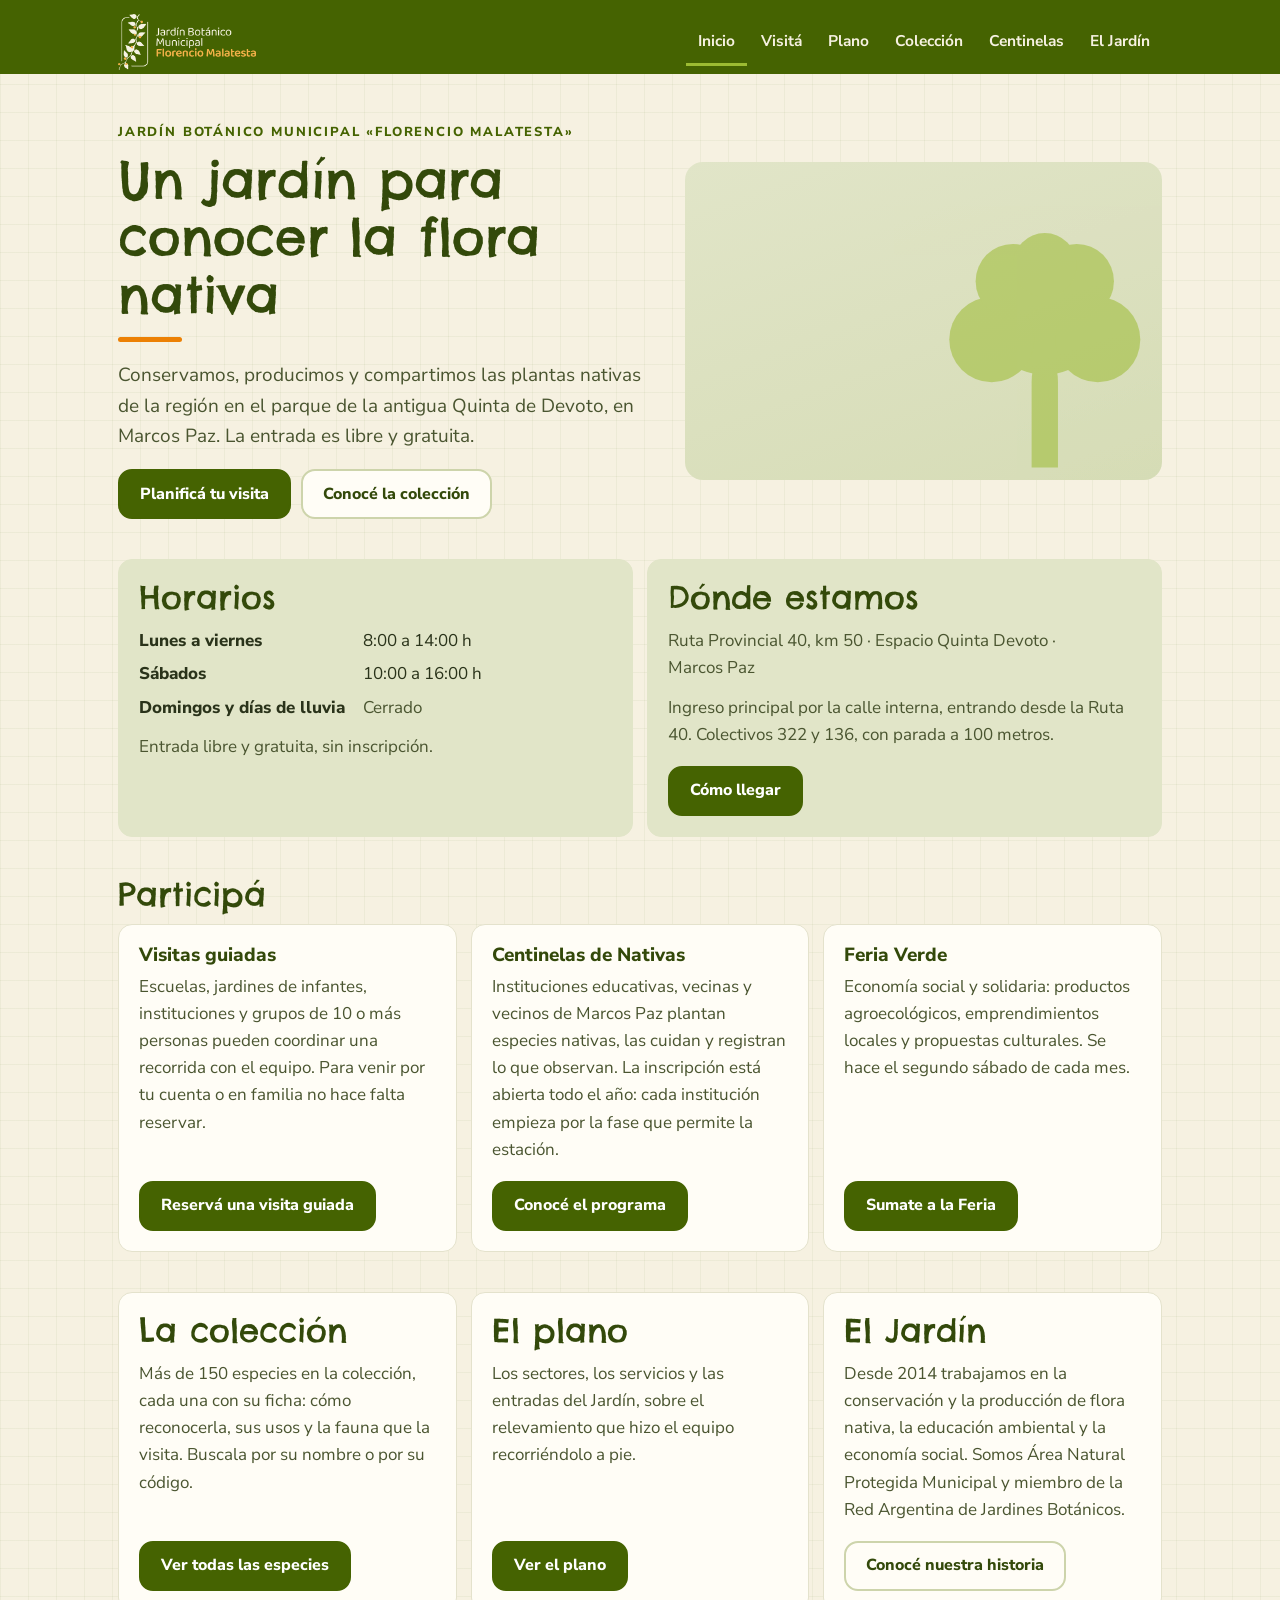
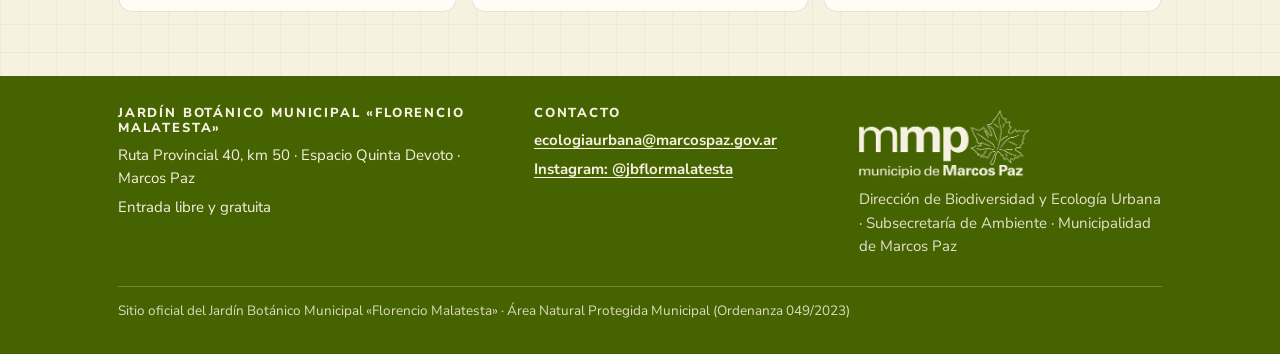
==== commit dbee9f19: "Sitio oficial · paso 2: portada con Plano y Centinelas, y guías actualizadas" ====
--- a/index.html
+++ b/index.html
@@ -48,7 +48,7 @@
   <div class="in">
     <a class="logo" href="./"><img src="img/logo-jb.png" width="460" height="187" alt="Jardín Botánico Municipal Florencio Malatesta · Inicio"></a>
     <nav class="principal" aria-label="Secciones del sitio">
-      <ul><li><a href="./" aria-current="page">Inicio</a></li><li><a href="visita/">Visitá</a></li><li><a href="coleccion/">Colección</a></li><li><a href="el-jardin/">El Jardín</a></li></ul>
+      <ul><li><a href="./" aria-current="page">Inicio</a></li><li><a href="visita/">Visitá</a></li><li><a href="plano/">Plano</a></li><li><a href="coleccion/">Colección</a></li><li><a href="centinelas/">Centinelas</a></li><li><a href="el-jardin/">El Jardín</a></li></ul>
     </nav>
   </div>
 </header>
@@ -106,7 +106,7 @@
         <div class="tarjeta" id="centinelas">
           <h3>Centinelas de Nativas</h3>
           <p>Instituciones educativas, vecinas y vecinos de Marcos Paz plantan especies nativas, las cuidan y registran lo que observan. La inscripción está abierta todo el año: cada institución empieza por la fase que permite la estación.</p>
-          <div class="botones"><a class="boton" data-enlace="centinelas" href="https://linktr.ee/jbflormalatesta" rel="noopener">Inscribite en el programa</a></div>
+          <div class="botones"><a class="boton" href="centinelas/">Conocé el programa</a></div>
         </div>
         <div class="tarjeta" id="feria-verde">
           <h3>Feria Verde</h3>
@@ -117,11 +117,16 @@
     </section>
 
     <section class="seccion" aria-labelledby="titulo-coleccion">
-      <div class="grilla dos">
+      <div class="grilla tres">
         <div class="tarjeta">
           <h2 id="titulo-coleccion">La colección</h2>
           <p>Más de 150 especies en la colección, cada una con su ficha: cómo reconocerla, sus usos y la fauna que la visita. Buscala por su nombre o por su código.</p>
           <div class="botones"><a class="boton" href="coleccion/">Ver todas las especies</a></div>
+        </div>
+        <div class="tarjeta">
+          <h2>El plano</h2>
+          <p>Los sectores, los servicios y las entradas del Jardín, sobre el relevamiento que hizo el equipo recorriéndolo a pie.</p>
+          <div class="botones"><a class="boton" href="plano/">Ver el plano</a></div>
         </div>
         <div class="tarjeta">
           <h2>El Jardín</h2>
--- a/comun/sitio.css
+++ b/comun/sitio.css
@@ -19,6 +19,9 @@
   --linea: #CDD4AB;
   --tinta-suave: #4A5530;
   --cientifico: #5C7433;
+  --produccion: #7A9622;     /* color de zona «producción» de la señalética (solo en el plano) */
+  --tierra: #E9DFC3;         /* tono oscuro del crema: calle de tierra y ripio (solo en el plano) */
+  --ripio: #C9BB93;          /* piedras del ripio (solo en el plano) */
 
   --radio: 14px;
   --ancho: 1080px;
@@ -64,8 +67,9 @@
 .principal a[aria-current="page"] { border-bottom-color: var(--verde-claro); }
 @media (max-width: 719px) {
   .banda .in { padding-bottom: 0; }
-  .principal { flex-basis: 100%; justify-content: flex-start; margin: 0 -12px; }
-  .principal a { padding: 10px 12px 10px; }
+  .principal { flex-basis: 100%; justify-content: flex-start; margin: 0 -11px; }
+  .principal ul { flex-wrap: wrap; overflow: visible; gap: 0 2px; }
+  .principal a { padding: 9px 11px 8px; }
 }
 @media (min-width: 720px) { .banda .logo img { height: 56px; } }
 
@@ -136,6 +140,14 @@
 .tarjeta h3.titulo { font-family: var(--fuente-titulo); font-weight: 400; font-size: 23px; }
 :target.tarjeta { border-color: var(--verde); box-shadow: 0 0 0 3px var(--verde-claro); }
 
+/* ---------- fases numeradas y listas ---------- */
+.fases { list-style: none; margin: 0; padding: 0; display: grid; gap: 14px; }
+@media (min-width: 860px) { .fases { grid-template-columns: repeat(3, 1fr); } }
+.fases li { position: relative; padding-top: 64px; }
+.fases .num { position: absolute; top: 16px; left: 20px; font-family: var(--fuente-titulo); font-size: 38px; line-height: 1; color: var(--verde); }
+.lista { margin: 0 0 8px; padding-left: 1.15em; color: var(--tinta-suave); }
+.lista li { margin: 5px 0; }
+
 /* ---------- horarios ---------- */
 .horarios { margin: 0 0 12px; display: grid; grid-template-columns: auto 1fr; gap: 6px 18px; }
 .horarios dt { font-weight: 800; }
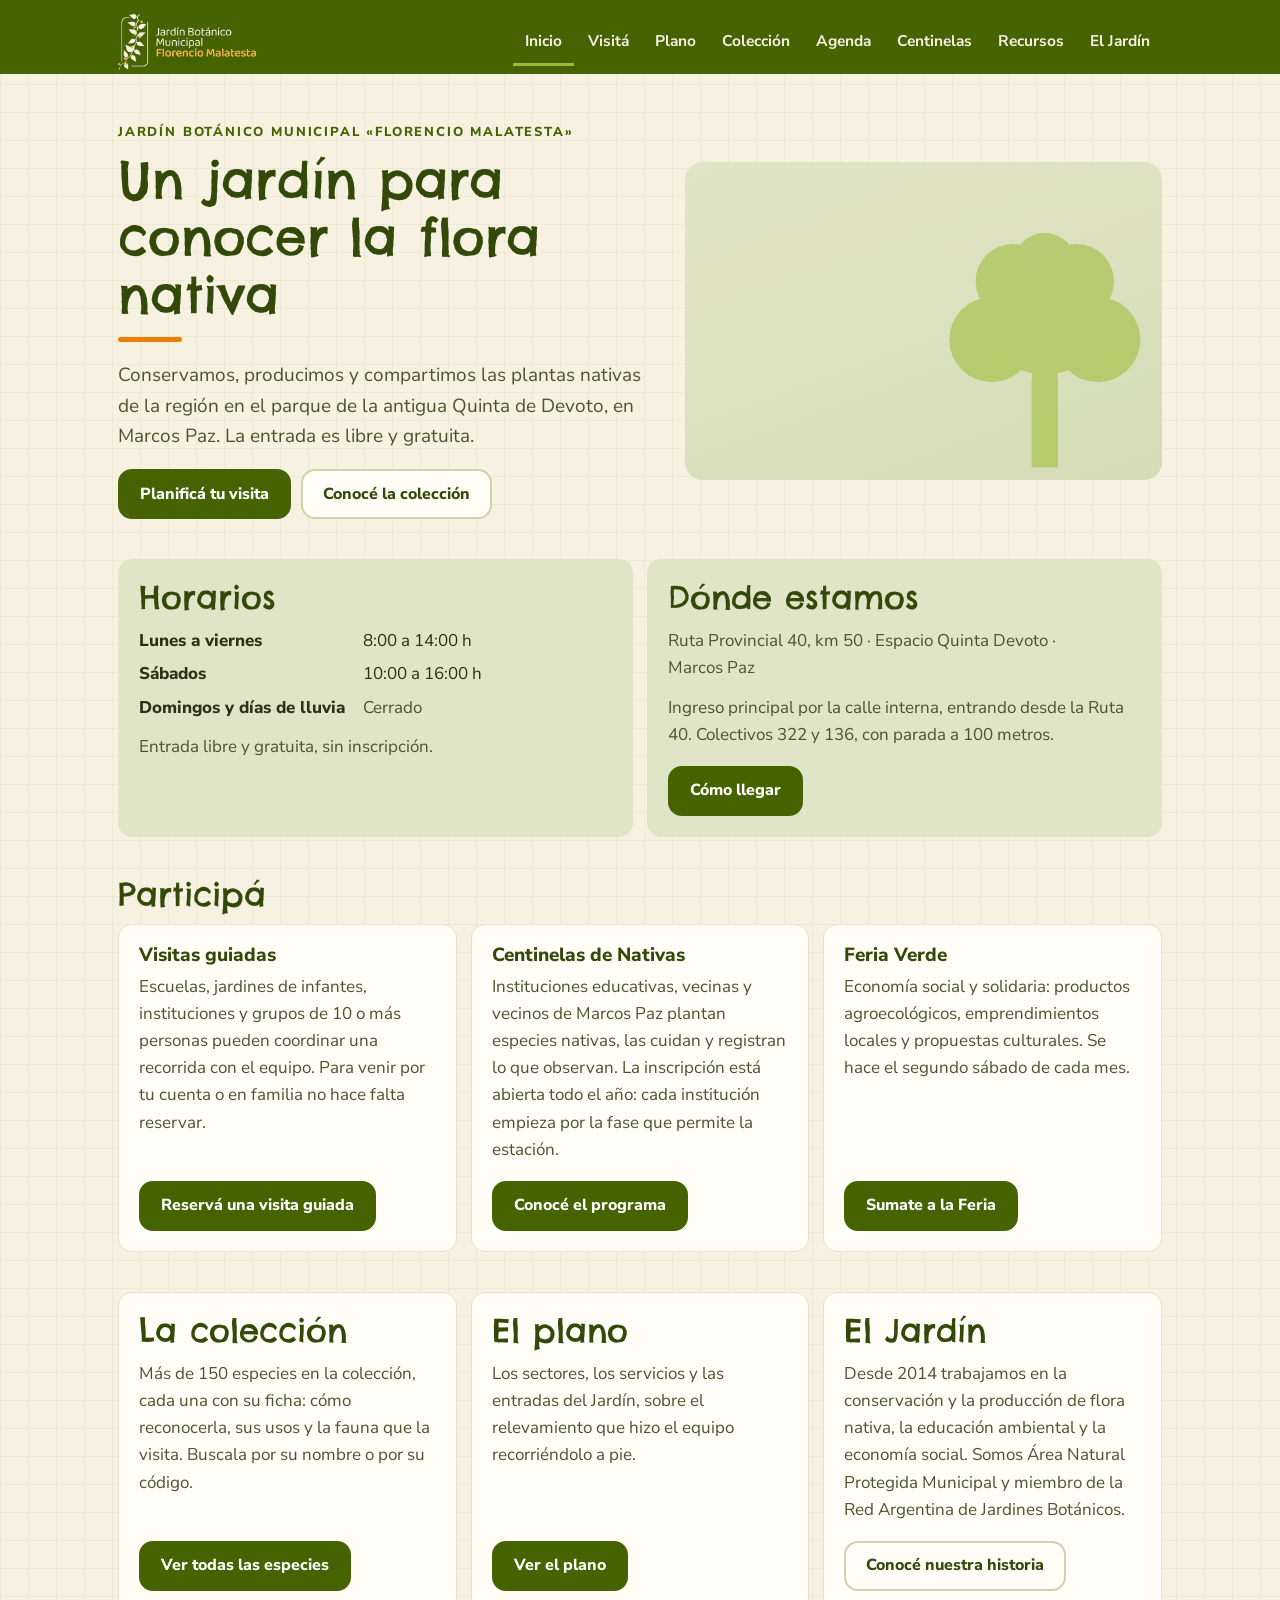
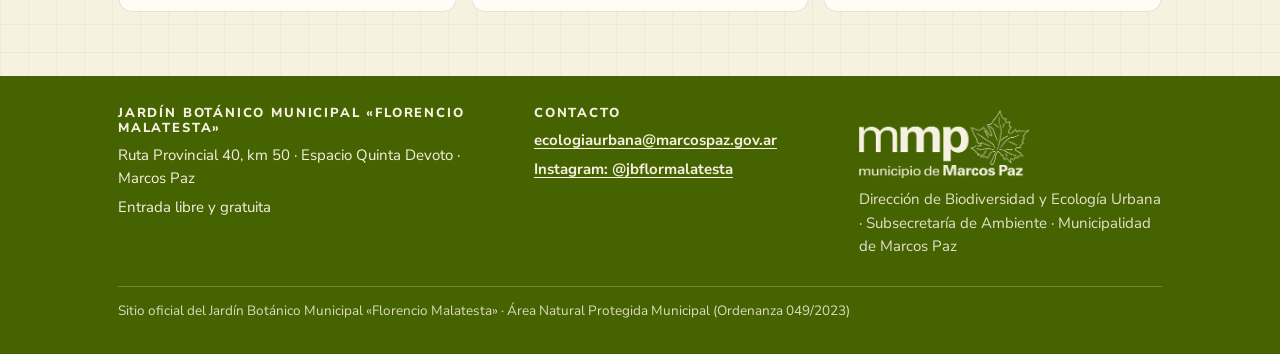
==== commit bdb5dff3: "Sitio oficial · paso 3: portada con Próximas actividades y guías actualizadas" ====
--- a/index.html
+++ b/index.html
@@ -48,7 +48,7 @@
   <div class="in">
     <a class="logo" href="./"><img src="img/logo-jb.png" width="460" height="187" alt="Jardín Botánico Municipal Florencio Malatesta · Inicio"></a>
     <nav class="principal" aria-label="Secciones del sitio">
-      <ul><li><a href="./" aria-current="page">Inicio</a></li><li><a href="visita/">Visitá</a></li><li><a href="plano/">Plano</a></li><li><a href="coleccion/">Colección</a></li><li><a href="centinelas/">Centinelas</a></li><li><a href="el-jardin/">El Jardín</a></li></ul>
+      <ul><li><a href="./" aria-current="page">Inicio</a></li><li><a href="visita/">Visitá</a></li><li><a href="plano/">Plano</a></li><li><a href="coleccion/">Colección</a></li><li><a href="agenda/">Agenda</a></li><li><a href="centinelas/">Centinelas</a></li><li><a href="recursos/">Recursos</a></li><li><a href="el-jardin/">El Jardín</a></li></ul>
     </nav>
   </div>
 </header>
@@ -93,6 +93,12 @@
           </div>
         </div>
       </div>
+    </section>
+
+    <section class="seccion" id="proximas" aria-labelledby="titulo-proximas" data-agenda-seccion hidden>
+      <h2 id="titulo-proximas">Próximas actividades</h2>
+      <div data-agenda="breve" data-max="3" data-pagina="agenda/"></div>
+      <div class="botones"><a class="boton sec" href="agenda/">Ver la agenda</a></div>
     </section>
 
     <section class="seccion" aria-labelledby="titulo-participa">
@@ -157,6 +163,7 @@
   </div>
 </footer>
 <script src="datos/sitio.js"></script>
+<script src="comun/agenda.js"></script>
 <script src="comun/sitio.js"></script>
 </body>
 </html>
--- a/comun/sitio.css
+++ b/comun/sitio.css
@@ -65,13 +65,14 @@
 }
 .principal a:hover { border-bottom-color: rgba(246, 241, 225, .45); color: var(--crema); }
 .principal a[aria-current="page"] { border-bottom-color: var(--verde-claro); }
-@media (max-width: 719px) {
+@media (max-width: 899px) {
   .banda .in { padding-bottom: 0; }
-  .principal { flex-basis: 100%; justify-content: flex-start; margin: 0 -11px; }
+  .principal { flex-basis: 100%; justify-content: flex-start; margin: 0 -8px; }
   .principal ul { flex-wrap: wrap; overflow: visible; gap: 0 2px; }
-  .principal a { padding: 9px 11px 8px; }
-}
-@media (min-width: 720px) { .banda .logo img { height: 56px; } }
+  .principal a { padding: 9px 8px 8px; }
+}
+@media (min-width: 900px) { .banda .logo img { height: 56px; } }
+@media (min-width: 900px) and (max-width: 1079px) { .principal a { padding-left: 9px; padding-right: 9px; font-size: 15px; } }
 
 /* ---------- aviso editable ---------- */
 .aviso { background: var(--salvia); border-bottom: 1px solid var(--linea); }
@@ -196,3 +197,49 @@
 }
 .seccion.pegada { padding-top: 0; }
 .mas-aire { margin-top: 14px; }
+
+/* ---------- agenda (comun/agenda.js) ---------- */
+.agenda-lista { display: grid; gap: 12px; }
+.agenda-mes { font-family: var(--fuente); font-weight: 800; font-size: 13px; letter-spacing: .14em; text-transform: uppercase;
+  color: var(--verde); margin: 22px 0 10px; }
+.agenda-mes:first-child { margin-top: 4px; }
+.actividad { display: grid; grid-template-columns: 62px 1fr; gap: 16px; align-items: start; background: var(--papel);
+  border: 1.5px solid #E4E2CC; border-radius: var(--radio); padding: 16px; }
+.actividad .fecha { margin: 0; background: var(--verde); color: #fff; border-radius: 12px; text-align: center; padding: 9px 4px 8px; line-height: 1; }
+.actividad .fecha .dia { display: block; font-family: var(--fuente-titulo); font-size: 30px; }
+.actividad .fecha .mes { display: block; font-size: 12px; font-weight: 800; letter-spacing: .12em; text-transform: uppercase; margin-top: 6px; }
+.actividad .cuando { margin: 0 0 2px; font-weight: 800; font-size: 15px; color: var(--verde); }
+.actividad h3 { margin: 0 0 6px; font-size: 20px; }
+.actividad .lugar { display: flex; gap: 6px; align-items: flex-start; margin: 0 0 6px; color: var(--tinta-suave); font-size: 15.5px; }
+.actividad .lugar svg { flex: 0 0 18px; width: 18px; height: 18px; margin-top: 3px; color: var(--verde); }
+.actividad .texto { margin: 0 0 6px; color: var(--tinta-suave); }
+.actividad .acciones { margin: 8px 0 0; font-weight: 800; font-size: 15px; }
+.actividad.breve { padding: 12px 14px; grid-template-columns: 54px 1fr; gap: 14px; }
+.actividad.breve .fecha .dia { font-size: 26px; }
+.actividad.breve h3 { font-size: 18px; margin-bottom: 2px; }
+.actividad.breve .lugar { margin: 0; }
+.marca-dia { display: inline-block; vertical-align: 1px; margin-left: 4px; background: var(--naranja); color: var(--tinta);
+  font-size: 11.5px; font-weight: 800; letter-spacing: .08em; text-transform: uppercase; border-radius: 999px; padding: 2px 9px; }
+.agenda-estado { background: var(--salvia); border-radius: var(--radio); padding: 18px 20px; }
+.agenda-estado p { margin: 0; color: var(--tinta); font-weight: 700; }
+.agenda-estado .botones { margin-top: 14px; }
+.agenda-cargando { color: var(--tinta-suave); font-weight: 700; }
+.agenda .nota { margin-top: 14px; }
+@media (min-width: 700px) { .agenda-lista.dos-col { grid-template-columns: repeat(2, 1fr); } }
+
+/* ---------- recursos (recursos/recursos.js) ---------- */
+.recursos-grupo + .recursos-grupo { margin-top: 26px; }
+.recursos-grupo h2 { font-family: var(--fuente); font-weight: 800; font-size: 13px; letter-spacing: .14em; text-transform: uppercase; color: var(--verde); margin: 4px 0 12px; }
+.recursos-lista { list-style: none; margin: 0; padding: 0; display: grid; gap: 12px; }
+.recurso { display: grid; grid-template-columns: 48px 1fr; gap: 6px 16px; align-items: start; background: var(--papel);
+  border: 1.5px solid #E4E2CC; border-radius: var(--radio); padding: 16px; }
+.recurso .ico { width: 48px; height: 48px; border-radius: 12px; background: var(--salvia); display: grid; place-items: center; color: var(--verde); }
+.recurso .ico svg { width: 26px; height: 26px; }
+.recurso h3 { margin: 2px 0 4px; }
+.recurso p { margin: 0 0 6px; color: var(--tinta-suave); }
+.recurso .meta { font-size: 14px; font-weight: 700; color: var(--cientifico); }
+.recurso .boton { grid-column: 2; justify-self: start; min-height: 46px; padding: 10px 20px; }
+@media (min-width: 700px) {
+  .recurso { grid-template-columns: 48px 1fr auto; align-items: center; }
+  .recurso .boton { grid-column: 3; justify-self: end; }
+}
